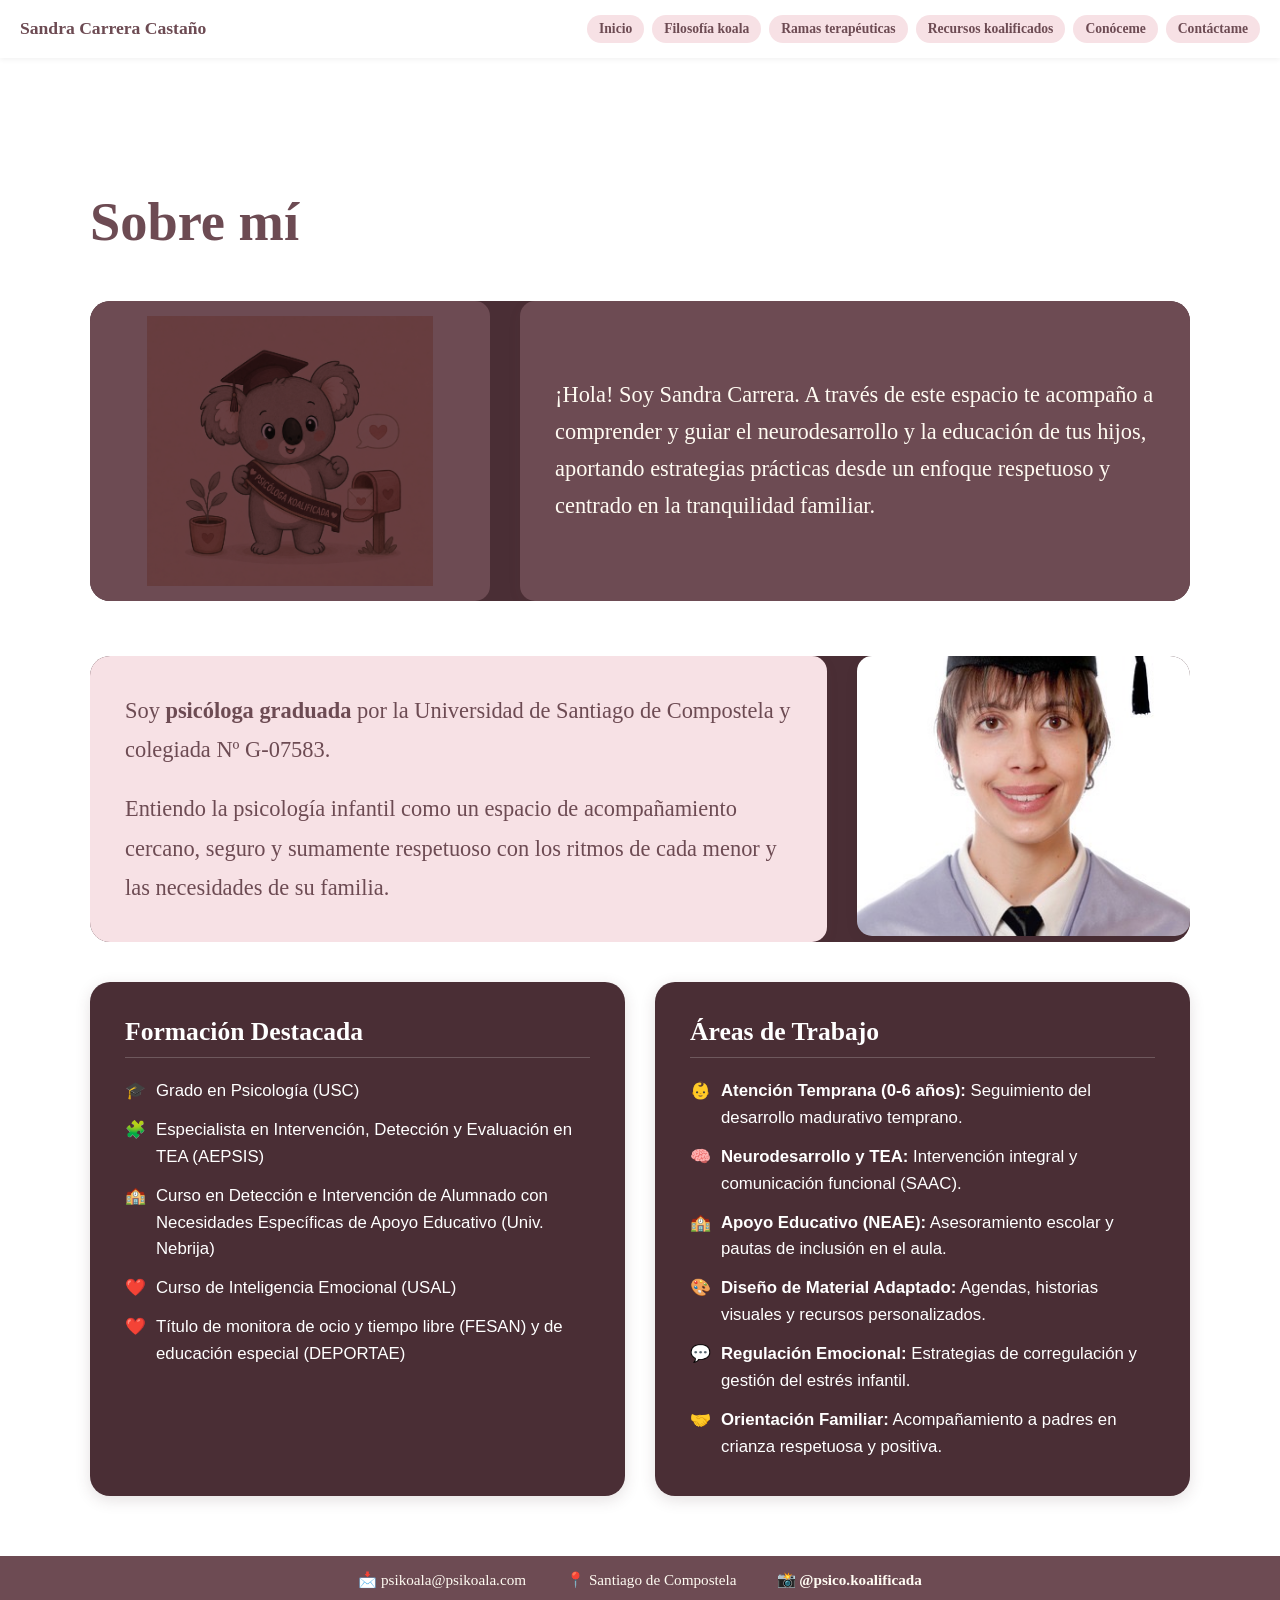
==== conoceme.html @ 3ca9caf6 "Update conoceme.html" ====
<!DOCTYPE html>
<html lang="es">
<head>
 <meta name="viewport" content="width=device-width, initial-scale=1.0">
   <meta charset="UTF-8">
    <title>Conóceme - Sandra Carrera</title>
    <link rel="stylesheet" href="style.css">
    <style>
        /* CONTENEDOR PRINCIPAL SEGURO */
        .sobre-mi-contenedor {
            max-width: 1100px; 
            margin: 140px auto 40px auto;
            padding: 0 20px;
            box-sizing: border-box;
        }

        /* FILA SUPERIOR: FLEXBOX EN DOS COLUMNAS */
        .fila-superior-flex {
            display: flex; 
            gap: 40px; 
            align-items: stretch; 
            margin-bottom: 40px; 
            flex-wrap: wrap;
        }

        /* COLUMNA FOTO DE SANDRA */
        .contenedor-foto-reducida {
            flex: 0.8; 
            min-width: 250px; 
            display: flex; 
            justify-content: center; 
            align-items: center;
        }

        .foto-perfil-sobremi {
            width: 100%; 
            max-width: 260px; 
            height: auto; 
            border-radius: 24px; 
            object-fit: cover;
            box-shadow: 0 8px 25px rgba(74, 46, 53, 0.1);
        }

        /* COLUMNA TARJETA SIDEBAR GRANATE */
        .tarjeta-sidebar {
            flex: 2; 
            min-width: 320px; 
            background-color: #4A2E35; 
            color: #ffffff; 
            padding: 35px; 
            border-radius: 24px; 
            box-shadow: 0 8px 25px rgba(74, 46, 53, 0.1);
            box-sizing: border-box;
        }
        .tarjeta-sidebar h3 {
            color: #F7E1E5; 
            font-size: 1.5rem; 
            margin-top: 0; 
            margin-bottom: 20px; 
            font-family: Georgia, serif;
            border-bottom: 1px solid rgba(247, 225, 229, 0.2);
            padding-bottom: 8px;
        }
        .tarjeta-sidebar ul {
            list-style: none;
            padding: 0;
            margin: 0;
        }
        .tarjeta-sidebar ul li {
            margin-bottom: 12px;
            line-height: 1.6;
            font-size: 1.05rem;
            color: #ffffff;
            display: flex;
            align-items: flex-start;
            gap: 10px;
        }

        /* FILA INFERIOR: TEXTO DE PRESENTACIÓN BLOCKE COMPLETO */
        .texto-presentacion {
            width: 100%; 
            text-align: left; 
            margin-top: 20px;
            box-sizing: border-box;
        }
        .texto-presentacion p {
            font-size: 1.15rem; 
            line-height: 1.7; 
            color: #4b4b4b; 
            margin-bottom: 20px;
            text-align: justify;
        }
        .bloque-destacado {
            background-color: #F7E1E5; 
            padding: 30px; 
            border-radius: 20px; 
            margin-bottom: 40px; 
            border-left: 6px solid #4A2E35;
        }
        .bloque-destacado p {
            font-size: 1.25rem; 
            font-style: italic; 
            color: #4A2E35; 
            margin: 0; 
            line-height: 1.6;
            text-align: left;
        }
        .texto-presentacion h2 {
            color: #4A2E35; 
            font-size: 2.1rem; 
            font-family: Georgia, serif; 
            margin: 40px 0 20px 0;
        }
    </style>
</head>
<body>

    <!-- MENÚ DE NAVEGACIÓN CORPORATIVA ADAPTADO A MÓVILES -->
    <nav class="nav-principal" style="display: flex; flex-wrap: wrap; justify-content: space-between; align-items: center; padding: 15px 20px; background-color: #ffffff; box-shadow: 0 2px 5px rgba(0,0,0,0.05); gap: 15px;">
        
        <!-- Nombre/Logo a la izquierda -->
        <a href="index.html" class="nav-logo" style="text-decoration: none; color: #6d4b53; font-family: Georgia, serif; font-weight: 700; font-size: 1.1rem;">
            <span style="white-space: nowrap;">Sandra Carrera Castaño</span>
        </a>
        
        <!-- Lista de botones que ahora se alinean al centro si caen de línea -->
        <ul class="nav-links" style="display: flex; flex-wrap: wrap; gap: 8px; justify-content: center; align-items: center; list-style: none; margin: 0; padding: 0;">
            <li><a href="index.html" style="background-color: #F7E1E5; color: #6d4b53; font-family: Georgia, serif; padding: 6px 12px; border-radius: 20px; text-decoration: none; display: inline-block; font-weight: 600; font-size: 0.85rem;">Inicio</a></li>
            <li><a href="filosofia.html" style="background-color: #F7E1E5; color: #6d4b53; font-family: Georgia, serif; padding: 6px 12px; border-radius: 20px; text-decoration: none; display: inline-block; font-weight: 600; font-size: 0.85rem;">Filosofía koala</a></li>
            <li><a href="terapia.html" style="background-color: #F7E1E5; color: #6d4b53; font-family: Georgia, serif; padding: 6px 12px; border-radius: 20px; text-decoration: none; display: inline-block; font-weight: 600; font-size: 0.85rem;">Ramas terapéuticas</a></li>
            <li><a href="recursos.html" style="background-color: #F7E1E5; color: #6d4b53; font-family: Georgia, serif; padding: 6px 12px; border-radius: 20px; text-decoration: none; display: inline-block; font-weight: 600; font-size: 0.85rem;">Recursos koalificados</a></li>
            <li><a href="conoceme.html" style="background-color: #F7E1E5; color: #6d4b53; font-family: Georgia, serif; padding: 6px 12px; border-radius: 20px; text-decoration: none; display: inline-block; font-weight: 600; font-size: 0.85rem;">Conóceme</a></li>
            <li><a href="contacto.html" style="background-color: #F7E1E5; color: #6d4b53; font-family: Georgia, serif; padding: 6px 12px; border-radius: 20px; text-decoration: none; display: inline-block; font-weight: 600; font-size: 0.85rem;">Contáctame</a></li>
        </ul>
    </nav>
</div>

 
<!-- CUERPO PRINCIPAL DE LA PÁGINA (SOBRE MÍ) -->
<main class="conoceme-contenedor-pagina" style="max-width: 1200px !important; margin: 0 auto !important; padding: 130px 20px 0 20px !important; box-sizing: border-box !important; display: block !important;">

  <!-- CONTENEDOR PRINCIPAL -->
  <div style="display: flex !important; flex-direction: column !important; gap: 20px !important; margin: 0 auto 40px auto !important; max-width: 1100px !important; width: 100% !important; box-sizing: border-box !important;">

    <!-- TÍTULO PRINCIPAL -->
    <h1 style="color: #6d4b53 !important; font-family: Georgia, 'Times New Roman', serif !important; font-size: 3.4rem !important; font-weight: 700 !important; margin: 0 0 25px 0 !important; line-height: 1.25 !important; text-transform: lowercase !important;">
        <span style="text-transform: capitalize !important;">Sobre</span> mí
    </h1>

    <!-- 1. SECCIÓN: PRESENTACIÓN (Koala a la izquierda, tarjeta rosa oscuro a la derecha) -->
    <div class="tarjeta-recurso" style="display: flex !important; flex-direction: row !important; gap: 30px !important; align-items: stretch !important; width: 100% !important; box-sizing: border-box !important; margin-bottom: 35px !important;">
        
        <!-- A. IMAGEN KOALA (A LA IZQUIERDA) -->
        <div style="flex: 1 !important; max-width: 400px !important; display: flex !important; background-color: #6d4b53 !important; border-radius: 15px !important; padding: 15px !important; box-sizing: border-box !important; justify-content: center !important; align-items: center !important;">
            <img src="img/conoceme-koala.png.PNG" alt="Conóceme Koala" style="width: 100% !important; height: auto !important; max-height: 100% !important; display: block !important; mix-blend-mode: multiply !important; object-fit: contain !important;">
        </div>

        <!-- B. TARJETA DE TEXTO ROSA OSCURO / LETRA CLARA (A LA DERECHA) -->
        <div class="tarjeta-presentacion-oscura" style="flex: 1.5 !important; background-color: #6d4b53 !important; padding: 35px !important; border-radius: 15px !important; box-shadow: 0 4px 15px rgba(109, 75, 83, 0.05) !important; box-sizing: border-box !important; display: flex !important; flex-direction: column !important; justify-content: center !important;">
            <p style="margin: 0 !important; color: #FFFBF2 !important; font-family: Georgia, 'Times New Roman', serif !important; font-size: 1.4rem !important; line-height: 1.65 !important;">
                ¡Hola! Soy Sandra Carrera. A través de este espacio te acompaño a comprender y guiar el neurodesarrollo y la educación de tus hijos, aportando estrategias prácticas desde un enfoque respetuoso y centrado en la tranquilidad familiar.
            </p>
        </div>

    </div>

    <!-- 2. SECCIÓN: BIOGRAFÍA (Texto a la izquierda con fondo actual, chica a la derecha) -->
    <div class="tarjeta-recurso" style="display: flex !important; flex-direction: row !important; gap: 30px !important; align-items: stretch !important; width: 100% !important; box-sizing: border-box !important;">
        
        <!-- D. TARJETA DE TEXTO CON SU FONDO ACTUAL (A LA IZQUIERDA) -->
        <div class="tarjeta-clara-texto" style="flex: 2 !important; background-color: #F7E1E5 !important; padding: 35px !important; border-radius: 15px !important; box-shadow: 0 4px 15px rgba(109, 75, 83, 0.05) !important; box-sizing: border-box !important; display: flex !important; flex-direction: column !important; justify-content: center !important;">
            <p style="margin: 0 0 20px 0 !important; color: #6d4b53 !important; font-size: 1.4rem !important; line-height: 1.75 !important; font-family: Georgia, serif !important;">
                Soy <strong style="color: #6d4b53 !important;">psicóloga graduada</strong> por la Universidad de Santiago de Compostela y colegiada Nº G-07583.
            </p>
            <p style="margin: 0 !important; color: #6d4b53 !important; font-size: 1.4rem !important; line-height: 1.75 !important; font-family: Georgia, serif !important;">
                Entiendo la psicología infantil como un espacio de acompañamiento cercano, seguro y sumamente respetuoso con los ritmos de cada menor y las necesidades de su familia.
            </p>
        </div>

        <!-- C. IMAGEN DE SANDRA (A LA DERECHA) -->
        <div style="flex: 1 !important; max-width: 400px !important; display: flex !important;">
            <img src="img/imagensandra.png" alt="Sandra Carrera - Psicóloga Infantil" style="width: 100% !important; height: 100% !important; border-radius: 15px !important; box-shadow: 0 4px 15px rgba(0,0,0,0.05) !important; object-fit: cover !important; display: block !important;">
        </div>

    </div>

  </div>
</main>


<!-- LÍNEA 2: COMPETENCIAS EN PARALELO (Mantienen su fondo oscuro para generar contraste) -->
<div class="fila-bloques-competencias" style="display: flex !important; gap: 30px !important; flex-wrap: wrap !important; align-items: stretch !important; margin: 0 auto 40px auto !important; max-width: 1100px !important; width: 100% !important; box-sizing: border-box !important;">
  
<!-- TARJETA Formación Destacada - TAMAÑO DE LETRA AUMENTADO -->
<aside class="tarjeta-sidebar" style="flex: 1 !important; min-width: 300px !important; background-color: #4A2E35 !important; padding: 35px !important; border-radius: 20px !important; box-shadow: 0 4px 15px rgba(74, 46, 53, 0.15) !important; box-sizing: border-box !important;">
    <h3 style="color: #ffffff !important; font-family: Georgia, serif !important; font-size: 1.6rem !important; margin-top: 0 !important; margin-bottom: 20px !important; border-bottom: 1px solid rgba(255,255,255,0.2) !important; padding-bottom: 10px !important;">Formación Destacada</h3>
    <ul style="margin: 0 !important; padding: 0 !important; list-style: none !important; font-family: sans-serif !important; color: #ffffff !important; line-height: 1.8 !important; font-size: 1.15rem !important;">
        <li style="margin-bottom: 12px !important; display: flex !important; gap: 10px !important; align-items: flex-start !important;"><span>🎓</span> <span>Grado en Psicología (USC)</span></li>
        <li style="margin-bottom: 12px !important; display: flex !important; gap: 10px !important; align-items: flex-start !important;"><span>🧩</span> <span>Especialista en Intervención, Detección y Evaluación en TEA (AEPSIS)</span></li>
        <li style="margin-bottom: 12px !important; display: flex !important; gap: 10px !important; align-items: flex-start !important;"><span>🏫</span> <span>Curso en Detección e Intervención de Alumnado con Necesidades Específicas de Apoyo Educativo (Univ. Nebrija)</span></li>
        <li style="margin-bottom: 12px !important; display: flex !important; gap: 10px !important; align-items: flex-start !important;"><span>❤️</span> <span>Curso de Inteligencia Emocional (USAL)</span></li>
        <li style="margin-bottom: 0 !important; display: flex !important; gap: 10px !important; align-items: flex-start !important;"><span>❤️</span> <span>Título de monitora de ocio y tiempo libre (FESAN) y de educación especial (DEPORTAE)</span></li>
    </ul>
</aside>

<!-- TARJETA Áreas de Trabajo - ENRIQUECIDA -->
<aside class="tarjeta-sidebar" style="flex: 1 !important; min-width: 300px !important; background-color: #4A2E35 !important; padding: 35px !important; border-radius: 20px !important; box-shadow: 0 4px 15px rgba(74, 46, 53, 0.15) !important; box-sizing: border-box !important;">
    <h3 style="color: #ffffff !important; font-family: Georgia, serif !important; font-size: 1.6rem !important; margin-top: 0 !important; margin-bottom: 20px !important; border-bottom: 1px solid rgba(255,255,255,0.2) !important; padding-bottom: 10px !important;">Áreas de Trabajo</h3>
    <ul style="margin: 0 !important; padding: 0 !important; list-style: none !important; font-family: sans-serif !important; color: #ffffff !important; line-height: 1.8 !important; font-size: 1.05rem !important;">
        <li style="margin-bottom: 12px !important; display: flex !important; gap: 10px !important; align-items: flex-start !important;"><span>👶</span> <span><strong>Atención Temprana (0-6 años):</strong> Seguimiento del desarrollo madurativo temprano.</span></li>
        <li style="margin-bottom: 12px !important; display: flex !important; gap: 10px !important; align-items: flex-start !important;"><span>🧠</span> <span><strong>Neurodesarrollo y TEA:</strong> Intervención integral y comunicación funcional (SAAC).</span></li>
        <li style="margin-bottom: 12px !important; display: flex !important; gap: 10px !important; align-items: flex-start !important;"><span>🏫</span> <span><strong>Apoyo Educativo (NEAE):</strong> Asesoramiento escolar y pautas de inclusión en el aula.</span></li>
        <li style="margin-bottom: 12px !important; display: flex !important; gap: 10px !important; align-items: flex-start !important;"><span>🎨</span> <span><strong>Diseño de Material Adaptado:</strong> Agendas, historias visuales y recursos personalizados.</span></li>
        <li style="margin-bottom: 12px !important; display: flex !important; gap: 10px !important; align-items: flex-start !important;"><span>💬</span> <span><strong>Regulación Emocional:</strong> Estrategias de corregulación y gestión del estrés infantil.</span></li>
        <li style="margin-bottom: 0 !important; display: flex !important; gap: 10px !important; align-items: flex-start !important;"><span>🤝</span> <span><strong>Orientación Familiar:</strong> Acompañamiento a padres en crianza respetuosa y positiva.</span></li>
    </ul>
</aside>
</div>

 
<!-- PIE DE PÁGINA FINAL HORIZONTAL EMPOJADO ABAJO DEL TODO -->
<footer class="pie-contacto-final" style="background-color: #6D4B53 !important; padding: 15px 0 !important; margin-top: 60px !important; width: 100vw !important; position: relative !important; left: 50% !important; right: 50% !important; margin-left: -50vw !important; margin-right: -50vw !important; box-sizing: border-box !important;">
    <div class="pie-contenedor" style="max-width: 1100px !important; margin: 0 auto !important; padding: 0 20px !important; box-sizing: border-box !important;">
        
        <ul class="contacto-final-lista" style="list-style: none !important; padding: 0 !important; margin: 0 !important; display: flex !important; flex-direction: row !important; justify-content: center !important; align-items: center !important; gap: 40px !important;">
            <li>
                <a href="mailto:psikoala@psikoala.com" style="text-decoration: none !important; color: #FFFBF2 !important; font-family: Georgia, serif !important; font-size: 0.95rem !important;">
                    📩 psikoala@psikoala.com
                </a>
            </li>
            <li style="display: inline-block !important; color: #FFFBF2 !important; font-family: Georgia, serif !important; font-size: 0.95rem !important; margin: 0 !important;">
                📍 Santiago de Compostela
            </li>
            <li>
                <a href="https://instagram.com" target="_blank" rel="noopener noreferrer" style="text-decoration: none !important; color: #FFFBF2 !important; font-family: Georgia, serif !important; font-size: 0.95rem !important; font-weight: 600 !important;">
                    📸 @psico.koalificada
                </a>
            </li>
        </ul>
    </div>
</footer>


</body>
</html>


</body>
</html>
---- style.css ----
/* ==========================================================================
   1. VARIABLES CORPORATIVAS (PALETA PASTEL UNIFICADA)
   ========================================================================== */
:root {
    --ff-display: 'Georgia', 'Playfair Display', serif, sans-serif;
    --bark: #6D4B53;                 /* Granate oscuro corporativo oficial */
    --cream: #FFFBF2;                /* Crema claro suave de contraste oficial */
    --white: #ffffff;                /* Blanco puro */
    --blush: #F7E1E5;                /* Rosa pastel de los botones del menú */
    --rose: #A36D77;                 /* Rosa viejo de las tarjetas del inicio */
    --muted: #8a636c;                /* Texto secundario apagado */
    --text: #332221;                 /* Texto principal oscuro */
    --radius-md: 20px;
    --radius-lg: 30px;
    --shadow: 0 10px 30px rgba(109, 75, 83, 0.08);
    
    /* Colores unificados para tarjetas de recursos y valores */
    --bg-dark-resource: #4A2E35;     /* Fondo ciruela oscuro */
    --text-light-resource: #FFFBF2;  /* Letras crema claro */
    --text-muted-resource: #e5dadc;  /* Texto secundario claro */
}

/* ==========================================================================
   2. REGLAS DE SOPORTE GENERAL (ORDENADOR Y MÓVIL)
   ========================================================================== */
* {
    box-sizing: border-box; /* Previene desbordamientos horizontales */
}

body {
    margin: 0;
    padding: 0;
    width: 100%;
    overflow-x: hidden;
    font-family: 'Segoe UI', Roboto, Helvetica, Arial, sans-serif;
    color: var(--text);
    background-color: var(--white);
}

section { 
    padding: 4rem 2rem; 
}

.section-inner { 
    max-width: 1100px; 
    margin: 0 auto; 
    padding: 0 20px;
    box-sizing: border-box;
}

/* Hace que todas las imágenes y vídeos sean responsivos por defecto */
img, video, iframe {
    max-width: 100%;
    height: auto;
    display: block;
}
/* ==========================================================================
   3. MENÚ DE NAVEGACIÓN COMPACTO Y FIJO (VISTA ORDENADOR)
   ========================================================================== */
.nav-principal {
    display: flex;
    justify-content: space-between;
    align-items: center;
    padding: 15px 40px;
    background-color: var(--white);
    position: sticky; /* Cambiado a sticky para que no pise el contenido superior */
    top: 0;
    left: 0;
    width: 100%;
    z-index: 1000;
    box-shadow: 0 2px 15px rgba(109, 75, 83, 0.05);
}

.nav-logo {
    font-family: var(--ff-display);
    color: var(--bark);
    font-size: 1.2rem;
    font-weight: 700;
    text-decoration: none;
    line-height: 1.2;
}

.nav-links {
    display: flex;
    list-style: none;
    gap: 12px; /* Espaciado ajustado para tus botones en óvalo */
    margin: 0;
    padding: 0;
    align-items: center;
}

.nav-links li {
    margin: 0;
    padding: 0;
}

.nav-links a {
    text-decoration: none;
    background-color: var(--blush); /* Fondo rosa pastel oficial */
    color: var(--bark);             /* Letra granate oficial */
    font-family: var(--ff-display); /* Tipografía Georgia unificada */
    padding: 8px 16px;
    border-radius: 20px;            /* Bordes redondeados perfectos */
    display: inline-block;
    font-weight: 600;
    font-size: 0.95rem;
    transition: background-color 0.2s ease, color 0.2s ease;
}

/* Efecto visual cuando pasas el ratón por encima de las pestañas */
.nav-links a:hover {
    background-color: var(--bark);
    color: var(--cream);
}

/* Clase de soporte para destacar un botón si lo necesitas en el futuro */
.boton-nav {
    background-color: var(--bark) !important;
    color: var(--cream) !important;
    padding: 8px 16px;
    border-radius: 20px;
}

.nav-links a.btn-contacto,
.nav-links a[href="contacto.html"] {
    font-weight: 700; /* Le da un ligero realce a la pestaña de contacto */
}
/* ==========================================================================
   4. HERO / CABECERA PRINCIPAL (VISTA ORDENADOR REORGANIZADA)
   ========================================================================== */
.hero-seccion {
    width: 100%;
    max-width: 1100px;
    margin: 0 auto;
    padding: 30px 20px 60px 20px;
    box-sizing: border-box;
}

/* Contenedor flexible vertical continuo para título -> koala -> tarjetas */
.hero-dos-columnas {
    display: flex;
    flex-direction: column;
    width: 100%;
    box-sizing: border-box;
}

.cabecera-titulo {
    width: 100%;
    text-align: center;
    margin-bottom: 30px;
    box-sizing: border-box;
}

.cabecera-titulo h1 {
    margin: 0;
    font-size: clamp(2.2rem, 4vw, 2.8rem);
    font-family: var(--ff-display);
    color: var(--bark); /* Granate corporativo unificado */
    line-height: 1.25;
    font-weight: 700;
}

/* Columna adaptada para centrar la ilustración del koala */
.columna-derecha-imagen {
    width: 100%;
    display: flex;
    align-items: center;
    justify-content: center;
    margin-bottom: 35px;
    box-sizing: border-box;
}

.imagen-sandra-koala-nueva {
    max-width: 100%;
    max-height: 320px;
    width: auto;
    object-fit: contain; /* Garantiza que el dibujo no se recorte de forma fea */
    display: block;
}

/* Contenedor de las dos tarjetas de texto inferiores */
.sub-tarjetas-container {
    display: flex;
    flex-direction: column;
    gap: 15px;
    width: 100%;
    box-sizing: border-box;
}

/* Estilo unificado para tus dos tarjetas de inicio */
.tarjeta-redondeada-cabecera {
    background-color: var(--rose) !important; /* Rosa viejo corporativo */
    padding: 20px 25px;
    border-radius: 12px;
    width: 100%;
    box-sizing: border-box;
    box-shadow: 0 4px 10px rgba(109, 75, 83, 0.05);
}

.tarjeta-redondeada-cabecera p {
    color: var(--cream) !important; /* Letras crema de alto contraste unificadas */
    font-family: var(--ff-display);
    font-size: 1.1rem;
    margin: 0;
    line-height: 1.5;
    font-weight: 400;
    text-align: left;
}
/* ==========================================================================
   5. SECCIÓN MIS VALORES (GRANATE OSCURO Y LETRA CREMA UNIFICADO)
   ========================================================================== */
#mis-valores { 
    background: var(--white); 
}

.seccion-valores-cabecera { 
    text-align: left; /* Alineado a la izquierda según tu HTML definitivo */
    margin-bottom: 40px; 
}

.valores-titulo { 
    font-family: var(--ff-display); 
    font-size: 2.6rem; 
    color: var(--bark); 
    font-weight: 700; 
    margin: 0;
    line-height: 1.25;
}

.linea-decorativa { 
    width: 60px; 
    height: 3px; 
    background-color: var(--bark); 
    margin: 15px 0 0 0; 
    border-radius: 2px; 
}

/* Cuadrícula de simetría forzada: 2 arriba y 2 abajo en pantallas grandes */
.values-list { 
    display: grid;
    grid-template-columns: repeat(auto-fit, minmax(48%, 1fr));
    gap: 30px; 
    width: 100%; 
    box-sizing: border-box;
}

.value-item, #mis-valores .card-valor, #mis-valores .card, .section-valores .card-valor, .valores-grid .card, .card-valor { 
    background-color: var(--bg-dark-resource) !important; /* Forzado a tu granate oficial */
    border: none !important;
    border-radius: 20px; 
    padding: 35px; 
    box-shadow: 0 6px 18px rgba(109, 75, 83, 0.08); 
    transition: transform 0.3s ease, box-shadow 0.3s ease; 
    display: flex; 
    flex-direction: column; 
    justify-content: space-between;
    box-sizing: border-box;
}

.value-item:hover { 
    transform: translateY(-4px); 
    box-shadow: 0 12px 36px rgba(109, 75, 83, 0.15); 
}

.value-icon { 
    font-size: 2.5rem; 
    margin-bottom: 15px; 
}

.value-name { 
    font-family: var(--ff-display) !important; 
    font-size: 1.5rem; 
    font-weight: 800; 
    color: var(--text-light-resource) !important; /* Letras crema claro */
    margin-top: 0;
    margin-bottom: 12px; 
}

.value-desc { 
    font-size: 1.1rem; 
    color: var(--text-light-resource) !important; 
    line-height: 1.6; 
    margin: 0;
    opacity: 0.95;
}

/* ==========================================================================
   6. SECCIÓN CÓMO TRABAJO Y TARJETAS ESTÁTICAS CONTINUAS
   ========================================================================== */
.como-trabajo-contenedor-seccion { 
    background: var(--cream);
    padding: 60px 0;
    width: 100%;
}

.como-trabajo-cabecera {
    text-align: center;
    margin-bottom: 4rem;
    width: 100%;
}

.como-trabajo-cabecera h2 {
    font-family: var(--ff-display) !important;
    font-size: clamp(2.4rem, 4vw, 3.2rem) !important;
    font-weight: 700 !important;
    color: var(--bark);
    margin: 0;
    padding-bottom: 15px;
    position: relative;
    display: inline-block;
}

.como-trabajo-cabecera h2::after {
    content: "";
    position: absolute;
    bottom: 0;
    left: 50%;
    transform: translateX(-50%);
    width: 60px;
    height: 3px;
    background-color: var(--rose);
    border-radius: 2px;
}

.tarjetas-grid-contenedor, .tarjetas-giratorias-contenedor {
    display: flex !important;
    flex-direction: row !important;
    justify-content: center;
    align-items: stretch; /* Mantiene alturas idénticas de tarjetas en PC */
    gap: 30px; 
    width: 100%;
    max-width: 1100px;
    margin: 0 auto;
    padding: 0 20px;
    flex-wrap: wrap; 
    box-sizing: border-box;
}

.tarjeta-giratoria, .card-trabajo-estatica { 
    flex: 1 1 320px !important; 
    max-width: 100%;
    background-color: var(--blush); /* Fondo rosa suave */
    border-radius: 20px; 
    box-shadow: var(--shadow);
    padding: 35px 24px; 
    box-sizing: border-box;
    display: flex;
    flex-direction: column;
    justify-content: space-between;
}

.contenido-frontal { 
    display: flex; 
    flex-direction: column; 
    height: 100%; 
    gap: 20px;
    justify-content: space-between;
}

.bloque-texto-frontal { 
    text-align: center; 
}

.tarjeta-frontal h3 { 
    font-family: var(--ff-display); 
    color: var(--bark); 
    font-size: 1.6rem; 
    font-weight: 700; 
    margin: 0 0 10px 0; 
}

.subtitulo-frontal { 
    color: var(--text); 
    font-size: 1rem; 
    line-height: 1.5; 
    margin: 0; 
    opacity: 0.9;
}

.bloque-imagen-frontal { 
    display: flex; 
    align-items: center; 
    justify-content: center; 
    overflow: hidden; 
    width: 100%;
}

.imagen-frontal-tarjeta { 
    width: 100%; 
    height: auto; 
    max-height: 220px; 
    object-fit: contain; 
    display: block;
}
/* ==========================================================================
   7. TARJETAS DE RECURSOS AMPLIAS (FONDOS OSCUROS DE ALTO CONTRASTE)
   ========================================================================== */
.tarjeta-recurso-amplia {
    max-width: 1000px; 
    margin: 0 auto 50px auto; 
    display: flex;
    flex-direction: row; 
    align-items: stretch; 
    gap: 30px; 
    width: 100%;
    background-color: transparent !important;
}

.tarjeta-recurso-amplia .contenedor-imagen-amplia {
    flex: 1; 
    display: flex;
    justify-content: center;
    align-items: center;
}

.tarjeta-recurso-amplia .contenedor-imagen-amplia img {
    width: 100%;
    height: 100%;
    object-fit: cover;
    border-radius: 16px;
}

.bloque-texto-difuminado {
    flex: 1;
    background-color: var(--bg-dark-resource) !important; /* Fondo granate oscuro */
    border-radius: 16px;
    padding: 30px 40px;
    box-shadow: 0 6px 20px rgba(52, 29, 34, 0.15);
    display: flex;
    flex-direction: column;
    justify-content: center;
}

.titulo-recurso-individual {
    color: var(--text-light-resource) !important; /* Letras crema claras */
    font-size: 2.2rem;
    font-weight: bold;
    margin-bottom: 20px;
    text-align: left;
}

.bloque-texto-difuminado p {
    color: var(--text-muted-resource) !important;
    font-size: 1.15rem;
    line-height: 1.7;
    margin: 0;
    text-align: left;
}

.imagen-cabecera-ramas {
    width: 140px;
    height: auto;
    object-fit: contain;
    vertical-align: middle;
    margin-left: 15px;
}

/* ==========================================================================
   8. ESTILOS GENERALES DE RECURSOS CUATRO BLOQUES (INFOGRAFÍAS PRINCIPALES)
   ========================================================================== */
.contenedor-articulos {
    max-width: 1100px;
    margin: 0 auto;
    padding: 20px;
    box-sizing: border-box;
    background: transparent !important;
}

.recurso-bloque {
    margin-bottom: 50px;
    display: flex;
    flex-direction: column;
    gap: 20px;
    background: none !important;
    border: none !important;
    padding: 0 !important;
}

.titulo-recurso {
    color: var(--bark);
    font-family: var(--ff-display);
    激font-size: 2.2rem;
    font-weight: 700;
    text-align: center;
    margin: 0;
}

/* Forzamos altura fija simétrica en pantallas de PC para unificar tamaños */
.tarjeta-recurso {
    display: flex !important;
    gap: 0 !important; /* Mantiene la unión perfecta entre texto e imagen */
    background-color: var(--bg-dark-resource) !important;
    border-radius: 20px !important;
    overflow: hidden !important;
    height: 380px !important; /* Altura idéntica unificada solicitada */
    width: 100%;
    box-sizing: border-box !important;
}

.contenedor-imagen {
    flex: 1 !important;
    height: 100% !important;
    display: flex !important;
    justify-content: center;
    align-items: center;
}

.contenedor-imagen img {
    width: 100% !important;
    height: 100% !important;
    object-fit: cover !important; /* Evita que las imágenes se deformen al estirarse */
    display: block !important;
}

.tarjeta-texto {
    flex: 1 !important;
    background-color: var(--bg-dark-resource) !important; /* Color granate corporativo */
    color: var(--text-light-resource) !important;        /* Letras crema unificadas */
    padding: 30px !important;
    display: flex !important;
    flex-direction: column !important;
    justify-content: center !important;
    box-sizing: border-box !important;
    overflow-y: auto !important; /* Añade soporte por si un texto es muy largo */
}

.subtitulo-recurso {
    font-size: 1.25rem;
    font-weight: 700;
    margin-top: 0;
    margin-bottom: 10px;
    color: var(--text-light-resource) !important;
    font-family: var(--ff-display);
}

.descripcion-recurso {
    margin-bottom: 20px;
    line-height: 1.6;
    color: var(--text-muted-resource) !important;
}

.lista-recurso {
    list-style: none;
    padding-left: 0;
    margin: 0;
    display: flex;
    flex-direction: column;
    gap: 12px;
    line-height: 1.5;
    color: var(--text-light-resource) !important;
}

.lista-recurso strong {
    color: var(--white) !important; /* Blanco puro para destacar términos clave */
}
/* ==========================================================================
   9. CONFIGURACIÓN DE IMÁGENES DE LA WEB (RESTAURADA)
   ========================================================================== */
.card-trabajo img,
.trabajo-grid img,
#como-trabajo img,
.contenedor-imagen img,
.recursos-container img,
.seccion-recursos img,
.bloque-izquierdo-visual img,
.tarjeta-horizontal img,
.contenedor-imagen-amplia img,
.imagen-sandra-koala-nueva {
    background-color: transparent !important;
    border-radius: 16px !important;
    box-shadow: none !important;
    border: none !important;
}


/* ==========================================================================
   10. PIE DE PÁGINA CORPORATIVO
   ========================================================================== */
.pie-contacto-final {
    width: 100% !important;
    background-color: var(--bark) !important; /* Granate oficial corporativo */
    padding: 15px 0 !important;
    margin-top: 60px !important; /* Margen fijo unificado para despegarlo */
    box-sizing: border-box !important;
}

.pie-contenedor {
    max-width: 1100px !important;
    margin: 0 auto !important;
    padding: 0 20px !important;
    box-sizing: border-box !important;
}

.contacto-final-lista {
    display: flex !important;
    flex-direction: row !important;
    justify-content: center !important;
    align-items: center !important;
    gap: 40px !important;
    list-style: none !important;
    margin: 0 !important;
    padding: 0 !important;
}

footer, footer p, footer a, .footer, .footer p, .footer a, .pie-contacto-final, .contacto-final-lista a, .contacto-final-lista span {
    color: var(--cream) !important; /* Tono crema claro oficial y legible */
    text-decoration: none !important;
    font-family: var(--ff-display) !important;
    font-size: 0.95rem !important;
    font-weight: 500 !important;
}

/* ==========================================================================
   11. CONSULTA DE MEDIOS (MEDIA QUERY DEFINITIVA RESPONSIVA < 768PX)
   ========================================================================== */
@media screen and (max-width: 768px) {
    /* Prevenir desbordamiento horizontal global en teléfonos */
    html, body {
        width: 100% !important;
        max-width: 100% !important;
        overflow-x: hidden !important;
    }
    
    body, container, main {
        padding-left: 15px !important;
        padding-right: 15px !important;
    }
    
    /* Convierte grids antiguos a una sola columna */
    .row, .flex-container, .grid-container {
        flex-direction: column !important;
        grid-template-columns: 1fr !important;
    }
    
    /* Fuentes adaptativas corregidas para evitar cortes de palabras largos */
    h1 { 
        font-size: 1.65rem !important; 
        word-wrap: break-word !important;
        text-align: center !important;
        width: 100% !important;
    }
    
    h2 { font-size: 1.5rem !important; }
    p { font-size: 1rem !important; line-height: 1.5 !important; }
    
    button, .btn, a.button {
        width: 100% !important;
        padding: 12px 20px !important;
        margin-bottom: 10px !important;
    }
    
    /* --- MENÚ DE NAVEGACIÓN MÓVIL COMPACTO --- */ 
    nav.nav-principal {
        display: flex !important;
        flex-direction: column !important;
        align-items: center !important;
        text-align: center !important;
        padding: 10px 5px !important;
        position: relative !important; /* Cambiado a relative para fluir en vertical sin pisar nada */
        width: 100% !important;
        height: auto !important;
    }
    
    nav.nav-principal .nav-logo {
        margin-bottom: 12px !important;
        font-size: 1.1rem !important;
        display: flex !important;
        flex-direction: column !important;
        align-items: center !important;
    }
    
    nav.nav-principal .nav-logo .colegiada {
        font-size: 0.85em !important;
        margin-top: 3px;
    }
    
    nav.nav-principal ul.nav-links {
        display: flex !important;
        flex-direction: row !important;
        flex-wrap: wrap !important; /* Botones ordenados en filas adaptativas */
        justify-content: center !important;
        gap: 8px !important;
        width: 100% !important;
        padding: 0 !important;
        margin: 0 !important;
    }
    
    nav.nav-principal ul.nav-links li {
        display: inline-block !important;
        margin: 0 !important;
        padding: 0 !important;
    }
    
    nav.nav-principal ul.nav-links li a {
        padding: 6px 12px !important;
        font-size: 0.8rem !important;
    }

    /* --- AJUSTE DE INFOGRAFÍAS Y RECURSOS EN MÓVIL --- */
    .hero-seccion {
        padding-top: 20px !important;
    }
    
    .hero-dos-columnas {
        display: flex !important;
        flex-direction: column-reverse !important; /* El koala sube encima del título */
        gap: 20px !important;
    }
    
    .tarjeta-recurso {
        height: auto !important; /* Elimina la altura fija de 380px en el móvil */
        display: flex !important;
        flex-direction: column !important; /* Apila texto arriba e imagen abajo */
    }
    
    .tarjeta-texto {
        height: auto !important;
        overflow-y: visible !important;
        padding: 20px !important;
    }
    
    .contenedor-imagen {
        height: auto !important;
        max-height: 300px !important;
        width: 100% !important;
    }
    
    .contenedor-imagen img {
        height: auto !important;
        max-height: 300px !important;
        object-fit: contain !important;
    }
    /* --- HERO MÓVIL --- */
    .columna-derecha-imagen {
        display: flex !important;
        justify-content: center !important;
    }
    
    .imagen-sandra-koala-nueva {
        max-width: 260px !important; /* Escala perfecta para pantallas de smartphones */
        height: auto !important;
        margin: 0 auto !important;
    }
    
    h1, .hero h1, .titulo-principal {
        text-align: center !important;
        width: 100% !important;
    }
    
    /* --- CONTROL ESTRICTO DE INFOGRAFÍAS (TÍTULO -> IMAGEN -> TEXTO) --- */
    /* Invierte el flujo en móvil para los recursos 2, 3 y 4. Fuerza a la imagen a subir arriba del texto de forma simétrica */
    .recurso-bloque:nth-child(2) .tarjeta-recurso,
    .recurso-bloque:nth-child(3) .tarjeta-recurso,
    .recurso-bloque:nth-child(4) .tarjeta-recurso {
        flex-direction: column-reverse !important;
    }
    
    .titulo-recurso { 
        font-size: 1.8rem !important; 
    }
    
    /* --- SECCIÓN RECURSOS AMPLIAS MÓVIL --- */
    .tarjeta-recurso-amplia {
        flex-direction: column !important; /* Apila imagen arriba y tarjeta abajo en teléfonos */
        gap: 20px !important;
    }
    
    .tarjeta-recurso-amplia .contenedor-imagen-amplia,
    .bloque-texto-difuminado {
        width: 100% !important;
        flex: none !important;
    }
    
    .bloque-texto-difuminado { 
        padding: 25px 20px !important; 
    }
    
    .titulo-recurso-individual { 
        font-size: 1.6rem !important; 
        text-align: center !important; 
    }
    
    /* --- OTRAS SECCIONES (VALORES, CONTACTO SIMPLE Y PIE) --- */
    .valores-container, .seccion-valores, .valor-card {
        width: 100% !important;
        max-width: 100% !important;
        box-sizing: border-box !important;
        padding-left: 15px !important;
        padding-right: 15px !important;
        overflow-x: hidden !important;
    }
    
    .valores-row, .flex-valores { 
        flex-direction: column !important; 
        width: 100% !important; 
    }
    
    .cards-grid, .valores-grid, .trabajo-grid, .lista-tarjetas-horizontales {
        display: flex !important;
        flex-direction: column !important;
        align-items: center !important;
        gap: 1.5rem !important;
        width: 100% !important;
        padding: 0 !important;
    }
    
    /* Mantenemos el pie de página fluido en móviles para que quepa en el ancho */
    .contacto-final-lista {
        display: flex !important;
        flex-direction: row !important;
        flex-wrap: wrap !important;
        justify-content: center !important;
        align-items: center !important;
        gap: 15px !important;
        width: 100% !important;
        padding: 0 !important;
    }
    
    .card-valor, .card-trabajo, .card-hero, .card, .tarjeta-horizontal {
        display: flex !important;
        flex-direction: column !important;
        max-width: 100% !important;
        width: 100% !important;
        overflow: hidden !important;
    }
    
    .bloque-izquierdo-visual, .bloque-derecho-texto {
        width: 100% !important;
        min-width: 0 !important;
        max-width: 100% !important;
        padding: 25px 15px !important;
    }
    
    .bloque-izquierdo-visual img { 
        max-width: 220px !important; 
        width: 100% !important; 
        margin: 0 auto !important; 
    }
    
    .tarjeta-horizontal h2, .tarjeta-horizontal h3 { 
        word-break: break-word; 
        hyphens: auto; 
        font-size: 1.4rem !important; 
    }
    
    .tarjeta-contacto h1, .tarjeta-contacto h2, .contacto-titulo {
        font-size: 1.8rem !important;
        word-wrap: break-word !important;
        overflow-wrap: break-word !important;
        white-space: normal !important;
        display: block !important;
        width: 100% !important;
        text-align: center !important;
    }
    
    .tarjeta-contacto, .contacto-card { 
        padding: 20px 15px !important; 
        max-width: 100% !important; 
    }
    
    /* El difuminado radial con máscara se ajusta en móviles para evitar parpadeos visuales */
    .bloque-izquierdo-visual img, .tarjeta-horizontal img {
        -webkit-mask-image: none !important;
        mask-image: none !important;
    }
} /* Fin de la consulta de medios móvil */
       /* --- ARREGLO DE INFOGRAFÍAS EN MÓVIL (QUITA LA ALTURA FIJA) --- */
    .tarjeta-recurso {
        height: auto !important; 
        display: flex !important;
        flex-direction: column !important; /* Por defecto: Elemento 1 (Imagen Koala) arriba, Elemento 2 (Texto) abajo */
    }

    /* Como en la Biografía pusimos el Texto primero en el HTML, lo invertimos en móvil para que la foto de la chica suba arriba */
    .tarjeta-recurso:nth-of-type(2) {
        flex-direction: column-reverse !important;
    }

    .tarjeta-clara-texto, .tarjeta-presentacion-oscura {
        height: auto !important;
        overflow-y: visible !important; 
        padding: 25px 20px !important; /* Reduce un poco el espacio interno en móviles */
    }

    /* Aplica el control de tamaño al contenedor del Koala y a la foto de Sandra */
    .tarjeta-recurso > div[style*="max-width: 400px"] {
        height: auto !important;
        max-height: 300px !important; 
        width: 100% !important;
    }

    .tarjeta-recurso img {
        height: auto !important;
        max-height: 280px !important;
        object-fit: contain !important; /* Evita que las imágenes se deformen */
        margin: 0 auto !important;
    }
           /* Asegura que el texto de la tarjeta del Koala se mantenga claro en móvil */
    .tarjeta-presentacion-oscura p {
        color: #FFFBF2 !important;
    }

    }
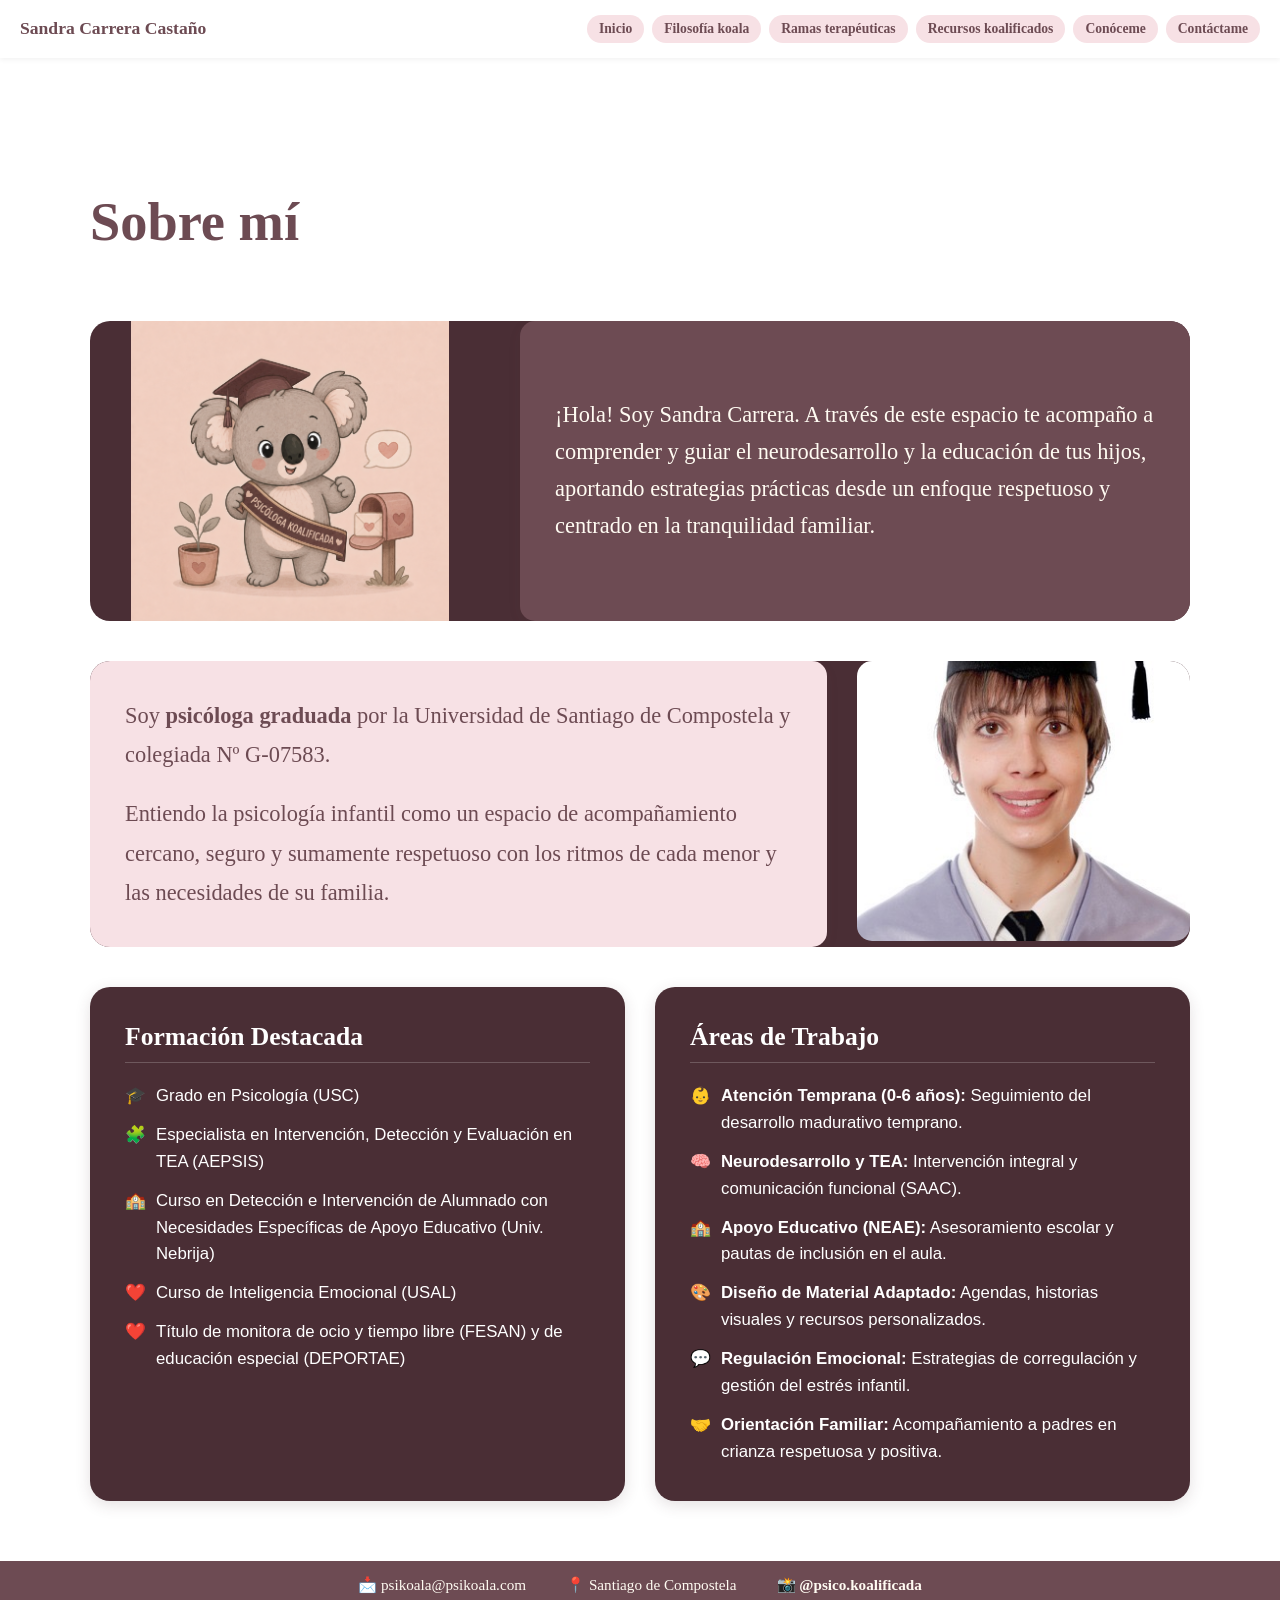
==== commit 2d38200e: "Update conoceme.html" ====
--- a/conoceme.html
+++ b/conoceme.html
@@ -140,19 +140,19 @@
 <main class="conoceme-contenedor-pagina" style="max-width: 1200px !important; margin: 0 auto !important; padding: 130px 20px 0 20px !important; box-sizing: border-box !important; display: block !important;">
 
   <!-- CONTENEDOR PRINCIPAL -->
-  <div style="display: flex !important; flex-direction: column !important; gap: 20px !important; margin: 0 auto 40px auto !important; max-width: 1100px !important; width: 100% !important; box-sizing: border-box !important;">
+  <div style="display: flex !important; flex-direction: column !important; gap: 40px !important; margin: 0 auto 40px auto !important; max-width: 1100px !important; width: 100% !important; box-sizing: border-box !important;">
 
     <!-- TÍTULO PRINCIPAL -->
     <h1 style="color: #6d4b53 !important; font-family: Georgia, 'Times New Roman', serif !important; font-size: 3.4rem !important; font-weight: 700 !important; margin: 0 0 25px 0 !important; line-height: 1.25 !important; text-transform: lowercase !important;">
         <span style="text-transform: capitalize !important;">Sobre</span> mí
     </h1>
 
-    <!-- 1. SECCIÓN: PRESENTACIÓN (Koala a la izquierda, tarjeta rosa oscuro a la derecha) -->
-    <div class="tarjeta-recurso" style="display: flex !important; flex-direction: row !important; gap: 30px !important; align-items: stretch !important; width: 100% !important; box-sizing: border-box !important; margin-bottom: 35px !important;">
-        
-        <!-- A. IMAGEN KOALA (A LA IZQUIERDA) -->
-        <div style="flex: 1 !important; max-width: 400px !important; display: flex !important; background-color: #6d4b53 !important; border-radius: 15px !important; padding: 15px !important; box-sizing: border-box !important; justify-content: center !important; align-items: center !important;">
-            <img src="img/conoceme-koala.png.PNG" alt="Conóceme Koala" style="width: 100% !important; height: auto !important; max-height: 100% !important; display: block !important; mix-blend-mode: multiply !important; object-fit: contain !important;">
+    <!-- 1. SECCIÓN: PRESENTACIÓN (Koala independiente a la izquierda, tarjeta rosa oscuro a la derecha) -->
+    <div class="tarjeta-recurso" style="display: flex !important; flex-direction: row !important; gap: 30px !important; align-items: stretch !important; width: 100% !important; box-sizing: border-box !important;">
+        
+        <!-- A. IMAGEN KOALA INDEPENDIENTE (Sin fondo unificador) -->
+        <div style="flex: 1 !important; max-width: 400px !important; display: flex !important; justify-content: center !important; align-items: center !important; box-sizing: border-box !important;">
+            <img src="img/conoceme-koala.png.PNG" alt="Conóceme Koala" style="width: 100% !important; height: auto !important; max-height: 100% !important; display: block !important; object-fit: contain !important;">
         </div>
 
         <!-- B. TARJETA DE TEXTO ROSA OSCURO / LETRA CLARA (A LA DERECHA) -->
@@ -164,7 +164,7 @@
 
     </div>
 
-    <!-- 2. SECCIÓN: BIOGRAFÍA (Texto a la izquierda con fondo actual, chica a la derecha) -->
+    <!-- 2. SECCIÓN: BIOGRAFÍA (Texto a la izquierda con fondo claro, chica independiente a la derecha) -->
     <div class="tarjeta-recurso" style="display: flex !important; flex-direction: row !important; gap: 30px !important; align-items: stretch !important; width: 100% !important; box-sizing: border-box !important;">
         
         <!-- D. TARJETA DE TEXTO CON SU FONDO ACTUAL (A LA IZQUIERDA) -->
@@ -177,9 +177,9 @@
             </p>
         </div>
 
-        <!-- C. IMAGEN DE SANDRA (A LA DERECHA) -->
+        <!-- C. IMAGEN DE SANDRA INDEPENDIENTE (Sin bordes ni fondos raros que la unan) -->
         <div style="flex: 1 !important; max-width: 400px !important; display: flex !important;">
-            <img src="img/imagensandra.png" alt="Sandra Carrera - Psicóloga Infantil" style="width: 100% !important; height: 100% !important; border-radius: 15px !important; box-shadow: 0 4px 15px rgba(0,0,0,0.05) !important; object-fit: cover !important; display: block !important;">
+            <img src="img/imagensandra.png" alt="Sandra Carrera - Psicóloga Infantil" style="width: 100% !important; height: 100% !important; border-radius: 15px !important; object-fit: cover !important; display: block !important;">
         </div>
 
     </div>
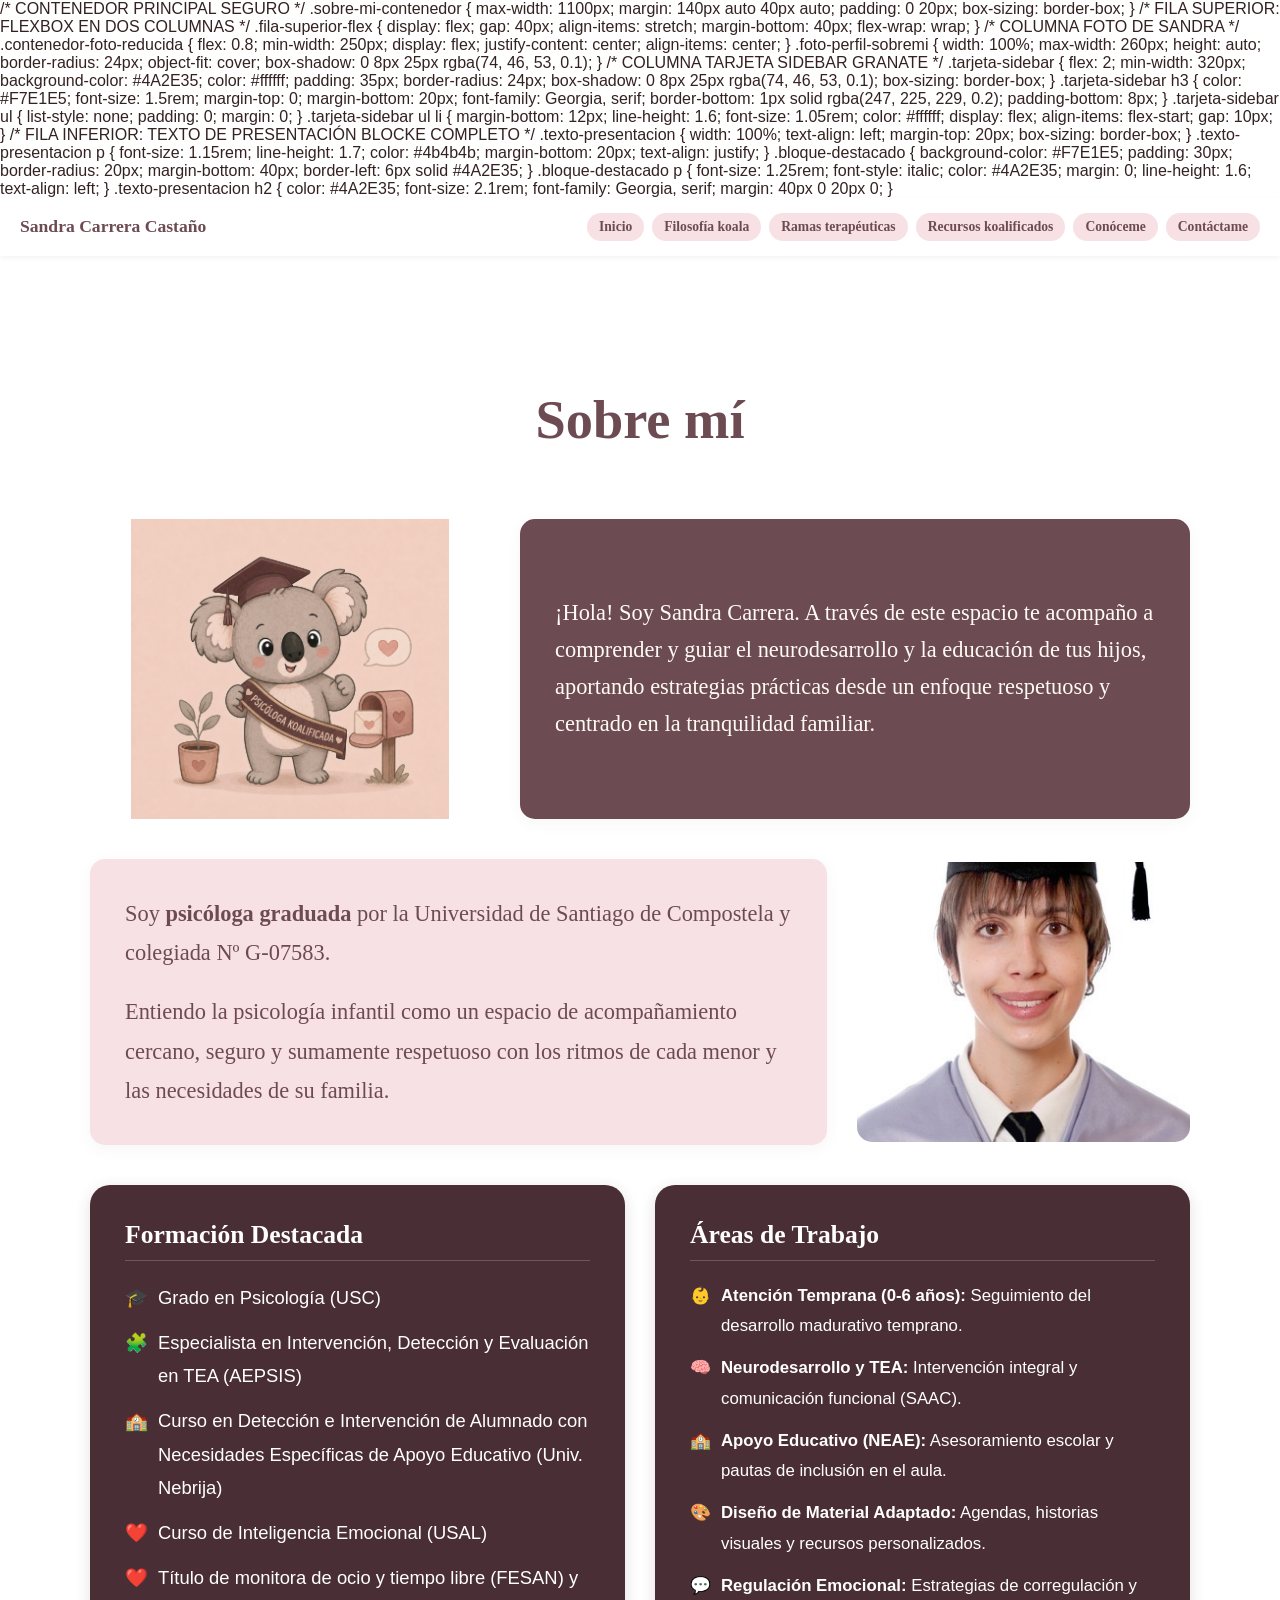
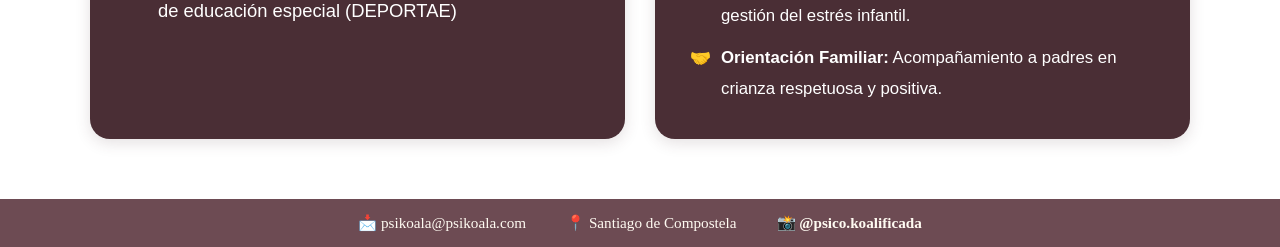
==== commit 288cf7fa: "Actualizar conoceme.html" ====
--- a/conoceme.html
+++ b/conoceme.html
@@ -1,11 +1,11 @@
- <!DOCTYPE html>
+<!DOCTYPE html>
 <html lang="es">
 <head>
- <meta name="viewport" content="width=device-width, initial-scale=1.0">
-   <meta charset="UTF-8">
+    <meta charset="UTF-8">
+    <meta name="viewport" content="width=device-width, initial-scale=1.0">
     <title>Conóceme - Sandra Carrera</title>
     <link rel="stylesheet" href="style.css">
-    <style>
+</head>
         /* CONTENEDOR PRINCIPAL SEGURO */
         .sobre-mi-contenedor {
             max-width: 1100px; 
--- a/style.css
+++ b/style.css
@@ -23,29 +23,31 @@
 /* ==========================================================================
    2. REGLAS DE SOPORTE GENERAL (ORDENADOR Y MÓVIL)
    ========================================================================== */
-* {
-    box-sizing: border-box; /* Previene desbordamientos horizontales */
+/* Se aplica de forma universal y estricta para evitar que los paddings rompan el layout */
+*, *::before, *::after {
+    box-sizing: border-box !important; 
 }
 
 body {
     margin: 0;
     padding: 0;
     width: 100%;
-    overflow-x: hidden;
+    overflow-x: hidden; /* Evita scrolls horizontales indeseados */
     font-family: 'Segoe UI', Roboto, Helvetica, Arial, sans-serif;
     color: var(--text);
     background-color: var(--white);
+    -webkit-font-smoothing: antialiased;
 }
 
 section { 
     padding: 4rem 2rem; 
+    width: 100%;
 }
 
 .section-inner { 
     max-width: 1100px; 
     margin: 0 auto; 
     padding: 0 20px;
-    box-sizing: border-box;
 }
 
 /* Hace que todas las imágenes y vídeos sean responsivos por defecto */
@@ -54,6 +56,7 @@
     height: auto;
     display: block;
 }
+
 /* ==========================================================================
    3. MENÚ DE NAVEGACIÓN COMPACTO Y FIJO (VISTA ORDENADOR)
    ========================================================================== */
@@ -63,7 +66,7 @@
     align-items: center;
     padding: 15px 40px;
     background-color: var(--white);
-    position: sticky; /* Cambiado a sticky para que no pise el contenido superior */
+    position: sticky; 
     top: 0;
     left: 0;
     width: 100%;
@@ -78,15 +81,17 @@
     font-weight: 700;
     text-decoration: none;
     line-height: 1.2;
+    flex-shrink: 0; /* Evita que el logo se deforme o se comprima */
 }
 
 .nav-links {
     display: flex;
     list-style: none;
-    gap: 12px; /* Espaciado ajustado para tus botones en óvalo */
+    gap: 12px; 
     margin: 0;
     padding: 0;
     align-items: center;
+    flex-wrap: wrap; /* Permite que los botones bajen de línea limpiamente si no caben en pantallas intermedias */
 }
 
 .nav-links li {
@@ -96,14 +101,15 @@
 
 .nav-links a {
     text-decoration: none;
-    background-color: var(--blush); /* Fondo rosa pastel oficial */
-    color: var(--bark);             /* Letra granate oficial */
-    font-family: var(--ff-display); /* Tipografía Georgia unificada */
+    background-color: var(--blush); 
+    color: var(--bark);             
+    font-family: var(--ff-display); 
     padding: 8px 16px;
-    border-radius: 20px;            /* Bordes redondeados perfectos */
+    border-radius: 20px;            
     display: inline-block;
     font-weight: 600;
     font-size: 0.95rem;
+    white-space: nowrap; /* Evita que los textos de los botones del menú se corten en dos líneas */
     transition: background-color 0.2s ease, color 0.2s ease;
 }
 
@@ -125,6 +131,7 @@
 .nav-links a[href="contacto.html"] {
     font-weight: 700; /* Le da un ligero realce a la pestaña de contacto */
 }
+
 /* ==========================================================================
    4. HERO / CABECERA PRINCIPAL (VISTA ORDENADOR REORGANIZADA)
    ========================================================================== */
@@ -133,7 +140,6 @@
     max-width: 1100px;
     margin: 0 auto;
     padding: 30px 20px 60px 20px;
-    box-sizing: border-box;
 }
 
 /* Contenedor flexible vertical continuo para título -> koala -> tarjetas */
@@ -141,14 +147,12 @@
     display: flex;
     flex-direction: column;
     width: 100%;
-    box-sizing: border-box;
 }
 
 .cabecera-titulo {
     width: 100%;
     text-align: center;
     margin-bottom: 30px;
-    box-sizing: border-box;
 }
 
 .cabecera-titulo h1 {
@@ -167,7 +171,6 @@
     align-items: center;
     justify-content: center;
     margin-bottom: 35px;
-    box-sizing: border-box;
 }
 
 .imagen-sandra-koala-nueva {
@@ -178,23 +181,23 @@
     display: block;
 }
 
-/* Contenedor de las dos tarjetas de texto inferiores */
+/* Contenedor de las dos tarjetas de texto inferiores (Optimizado para aprovechar el espacio en PC) */
 .sub-tarjetas-container {
     display: flex;
-    flex-direction: column;
-    gap: 15px;
-    width: 100%;
-    box-sizing: border-box;
+    flex-direction: row; /* En PC se alinean de forma paralela y limpia */
+    gap: 20px;
+    width: 100%;
 }
 
 /* Estilo unificado para tus dos tarjetas de inicio */
 .tarjeta-redondeada-cabecera {
     background-color: var(--rose) !important; /* Rosa viejo corporativo */
-    padding: 20px 25px;
-    border-radius: 12px;
-    width: 100%;
-    box-sizing: border-box;
+    padding: 25px;
+    border-radius: 15px; /* Ajustado sutilmente para seguir la línea de tu marca */
+    flex: 1; /* Hace que ambas tarjetas midan exactamente lo mismo de ancho */
     box-shadow: 0 4px 10px rgba(109, 75, 83, 0.05);
+    display: flex;
+    align-items: center;
 }
 
 .tarjeta-redondeada-cabecera p {
@@ -202,10 +205,11 @@
     font-family: var(--ff-display);
     font-size: 1.1rem;
     margin: 0;
-    line-height: 1.5;
+    line-height: 1.6;
     font-weight: 400;
     text-align: left;
 }
+
 /* ==========================================================================
    5. SECCIÓN MIS VALORES (GRANATE OSCURO Y LETRA CREMA UNIFICADO)
    ========================================================================== */
@@ -235,13 +239,13 @@
     border-radius: 2px; 
 }
 
-/* Cuadrícula de simetría forzada: 2 arriba y 2 abajo en pantallas grandes */
+/* Cuadrícula de simetría fluida: 2 arriba y 2 abajo en PC, se adapta sola en móviles */
 .values-list { 
     display: grid;
-    grid-template-columns: repeat(auto-fit, minmax(48%, 1fr));
+    /* Ajustado minmax a 300px mínimos para que en pantallas pequeñas no intente meter dos columnas apretadas */
+    grid-template-columns: repeat(auto-fit, minmax(300px, 1fr));
     gap: 30px; 
     width: 100%; 
-    box-sizing: border-box;
 }
 
 .value-item, #mis-valores .card-valor, #mis-valores .card, .section-valores .card-valor, .valores-grid .card, .card-valor { 
@@ -253,8 +257,8 @@
     transition: transform 0.3s ease, box-shadow 0.3s ease; 
     display: flex; 
     flex-direction: column; 
-    justify-content: space-between;
-    box-sizing: border-box;
+    justify-content: flex-start; /* Cambiado a flex-start para que el texto fluya mejor si hay diferentes largos */
+    gap: 12px;
 }
 
 .value-item:hover { 
@@ -264,7 +268,7 @@
 
 .value-icon { 
     font-size: 2.5rem; 
-    margin-bottom: 15px; 
+    margin-bottom: 5px; 
 }
 
 .value-name { 
@@ -273,7 +277,7 @@
     font-weight: 800; 
     color: var(--text-light-resource) !important; /* Letras crema claro */
     margin-top: 0;
-    margin-bottom: 12px; 
+    margin-bottom: 5px; 
 }
 
 .value-desc { 
@@ -333,20 +337,19 @@
     margin: 0 auto;
     padding: 0 20px;
     flex-wrap: wrap; 
-    box-sizing: border-box;
 }
 
 .tarjeta-giratoria, .card-trabajo-estatica { 
-    flex: 1 1 320px !important; 
+    flex: 1 1 300px !important; /* Cambiado el tamaño base a 300px para evitar desbordes en smartphones estándar */
     max-width: 100%;
     background-color: var(--blush); /* Fondo rosa suave */
     border-radius: 20px; 
     box-shadow: var(--shadow);
     padding: 35px 24px; 
-    box-sizing: border-box;
     display: flex;
     flex-direction: column;
     justify-content: space-between;
+    gap: 20px;
 }
 
 .contenido-frontal { 
@@ -383,6 +386,7 @@
     justify-content: center; 
     overflow: hidden; 
     width: 100%;
+    margin-top: auto; /* Empuja las ilustraciones hacia abajo de forma unificada si los textos difieren en tamaño */
 }
 
 .imagen-frontal-tarjeta { 
@@ -392,6 +396,7 @@
     object-fit: contain; 
     display: block;
 }
+
 /* ==========================================================================
    7. TARJETAS DE RECURSOS AMPLIAS (FONDOS OSCUROS DE ALTO CONTRASTE)
    ========================================================================== */
@@ -456,13 +461,13 @@
 }
 
 /* ==========================================================================
-   8. ESTILOS GENERALES DE RECURSOS CUATRO BLOQUES (INFOGRAFÍAS PRINCIPALES)
+   8 y 9. CORRECCIÓN DEFINITIVA: SEPARACIÓN DE IMÁGENES Y TARJETAS INDEPENDIENTES
    ========================================================================== */
+
 .contenedor-articulos {
     max-width: 1100px;
     margin: 0 auto;
     padding: 20px;
-    box-sizing: border-box;
     background: transparent !important;
 }
 
@@ -479,83 +484,41 @@
 .titulo-recurso {
     color: var(--bark);
     font-family: var(--ff-display);
-    激font-size: 2.2rem;
+    font-size: 2.2rem;
     font-weight: 700;
     text-align: center;
     margin: 0;
 }
 
-/* Forzamos altura fija simétrica en pantallas de PC para unificar tamaños */
+/* 1. Limpieza absoluta del contenedor que une los dos elementos */
 .tarjeta-recurso {
     display: flex !important;
-    gap: 0 !important; /* Mantiene la unión perfecta entre texto e imagen */
-    background-color: var(--bg-dark-resource) !important;
-    border-radius: 20px !important;
-    overflow: hidden !important;
-    height: 380px !important; /* Altura idéntica unificada solicitada */
-    width: 100%;
-    box-sizing: border-box !important;
-}
-
-.contenedor-imagen {
+    flex-direction: row !important;
+    gap: 40px !important;            /* Espacio amplio para separar la imagen del texto */
+    align-items: stretch !important;  /* Mantiene alturas alineadas en PC */
+    width: 100% !important;
+    background-color: transparent !important; 
+    background: transparent !important;       
+    border: none !important;                  
+    box-shadow: none !important;              
+    overflow: visible !important;             
+    height: auto !important;                  /* Elimina la altura fija de 380px en PC */
+}
+
+/* 2. Forzamos a que el contenedor de la imagen y la etiqueta img sean 100% transparentes */
+.contenedor-imagen, 
+.tarjeta-recurso > div[style*="max-width: 400px"] {
     flex: 1 !important;
-    height: 100% !important;
+    max-width: 400px !important;
     display: flex !important;
-    justify-content: center;
-    align-items: center;
-}
-
-.contenedor-imagen img {
-    width: 100% !important;
-    height: 100% !important;
-    object-fit: cover !important; /* Evita que las imágenes se deformen al estirarse */
-    display: block !important;
-}
-
-.tarjeta-texto {
-    flex: 1 !important;
-    background-color: var(--bg-dark-resource) !important; /* Color granate corporativo */
-    color: var(--text-light-resource) !important;        /* Letras crema unificadas */
-    padding: 30px !important;
-    display: flex !important;
-    flex-direction: column !important;
     justify-content: center !important;
-    box-sizing: border-box !important;
-    overflow-y: auto !important; /* Añade soporte por si un texto es muy largo */
-}
-
-.subtitulo-recurso {
-    font-size: 1.25rem;
-    font-weight: 700;
-    margin-top: 0;
-    margin-bottom: 10px;
-    color: var(--text-light-resource) !important;
-    font-family: var(--ff-display);
-}
-
-.descripcion-recurso {
-    margin-bottom: 20px;
-    line-height: 1.6;
-    color: var(--text-muted-resource) !important;
-}
-
-.lista-recurso {
-    list-style: none;
-    padding-left: 0;
-    margin: 0;
-    display: flex;
-    flex-direction: column;
-    gap: 12px;
-    line-height: 1.5;
-    color: var(--text-light-resource) !important;
-}
-
-.lista-recurso strong {
-    color: var(--white) !important; /* Blanco puro para destacar términos clave */
-}
-/* ==========================================================================
-   9. CONFIGURACIÓN DE IMÁGENES DE LA WEB (RESTAURADA)
-   ========================================================================== */
+    align-items: center !important;
+    background-color: transparent !important; 
+    background: transparent !important;
+    border: none !important;
+    box-shadow: none !important;
+}
+
 .card-trabajo img,
 .trabajo-grid img,
 #como-trabajo img,
@@ -565,11 +528,78 @@
 .bloque-izquierdo-visual img,
 .tarjeta-horizontal img,
 .contenedor-imagen-amplia img,
-.imagen-sandra-koala-nueva {
-    background-color: transparent !important;
+.imagen-sandra-koala-nueva,
+.tarjeta-recurso img {
+    background-color: transparent !important; /* CORRECCIÓN: Evita el fondo gris/granate en las fotos */
+    background: transparent !important;
     border-radius: 16px !important;
     box-shadow: none !important;
     border: none !important;
+    width: 100% !important;
+    height: 100% !important;
+    object-fit: contain !important; /* Muestra los koalas completos y nítidos */
+    display: block !important;
+}
+
+/* Asegura que la foto real de Sandra en Conóceme cubra su espacio sin deformarse */
+.tarjeta-recurso img[src*="imagensandra"] {
+    object-fit: cover !important; 
+}
+
+/* 3. El fondo granate y los bordes ahora pertenecen ÚNICAMENTE a la caja de texto */
+.tarjeta-texto {
+    flex: 1.5 !important;
+    background-color: var(--bg-dark-resource) !important; /* Aplica el granate ciruela en Recursos */
+    color: var(--text-light-resource) !important;        
+    padding: 40px !important;                 
+    border-radius: 20px !important;           
+    display: flex !important;
+    flex-direction: column !important;
+    justify-content: center !important;
+    box-shadow: 0 8px 24px rgba(109, 75, 83, 0.12) !important; 
+}
+
+/* El texto de la sección "Sobre mí" rosa oscuro también se estila de forma idéntica */
+.tarjeta-presentacion-oscura {
+    flex: 1.5 !important;
+    background-color: var(--bark) !important; /* Granate oficial en Sobre Mí */
+    padding: 40px !important;
+    border-radius: 20px !important;
+    display: flex !important;
+    flex-direction: column !important;
+    justify-content: center !important;
+    box-shadow: 0 8px 24px rgba(109, 75, 83, 0.12) !important;
+}
+
+/* Clases de apoyo para las descripciones */
+.subtitulo-recurso {
+    font-size: 1.25rem;
+    font-weight: 700;
+    margin-top: 0;
+    margin-bottom: 10px;
+    color: var(--text-light-resource) !important;
+    font-family: var(--ff-display);
+}
+
+.descripcion-recurso {
+    margin-bottom: 20px;
+    line-height: 1.6;
+    color: var(--text-muted-resource) !important;
+}
+
+.lista-recurso {
+    list-style: none;
+    padding-left: 0;
+    margin: 0;
+    display: flex;
+    flex-direction: column;
+    gap: 12px;
+    line-height: 1.5;
+    color: var(--text-light-resource) !important;
+}
+
+.lista-recurso strong {
+    color: var(--white) !important; 
 }
 
 
@@ -577,10 +607,15 @@
    10. PIE DE PÁGINA CORPORATIVO
    ========================================================================== */
 .pie-contacto-final {
-    width: 100% !important;
+    width: 100vw !important; /* Fuerza a ocupar el 100% real del ancho del visor de pantalla */
+    position: relative !important;
+    left: 50% !important;
+    right: 50% !important;
+    margin-left: -50vw !important;
+    margin-right: -50vw !important;
     background-color: var(--bark) !important; /* Granate oficial corporativo */
-    padding: 15px 0 !important;
-    margin-top: 60px !important; /* Margen fijo unificado para despegarlo */
+    padding: 20px 0 !important;
+    margin-top: 60px !important; 
     box-sizing: border-box !important;
 }
 
@@ -622,8 +657,8 @@
     }
     
     body, container, main {
-        padding-left: 15px !important;
-        padding-right: 15px !important;
+        padding-left: 10px !important;
+        padding-right: 10px !important;
     }
     
     /* Convierte grids antiguos a una sola columna */
@@ -634,7 +669,7 @@
     
     /* Fuentes adaptativas corregidas para evitar cortes de palabras largos */
     h1 { 
-        font-size: 1.65rem !important; 
+        font-size: 1.8rem !important; 
         word-wrap: break-word !important;
         text-align: center !important;
         width: 100% !important;
@@ -655,8 +690,8 @@
         flex-direction: column !important;
         align-items: center !important;
         text-align: center !important;
-        padding: 10px 5px !important;
-        position: relative !important; /* Cambiado a relative para fluir en vertical sin pisar nada */
+        padding: 15px 10px !important;
+        position: relative !important; 
         width: 100% !important;
         height: auto !important;
     }
@@ -677,7 +712,7 @@
     nav.nav-principal ul.nav-links {
         display: flex !important;
         flex-direction: row !important;
-        flex-wrap: wrap !important; /* Botones ordenados en filas adaptativas */
+        flex-wrap: wrap !important; 
         justify-content: center !important;
         gap: 8px !important;
         width: 100% !important;
@@ -696,40 +731,106 @@
         font-size: 0.8rem !important;
     }
 
-    /* --- AJUSTE DE INFOGRAFÍAS Y RECURSOS EN MÓVIL --- */
+    /* --- HERO CABECERA MÓVIL --- */
+    .sub-tarjetas-container {
+        flex-direction: column !important;
+        gap: 15px !important;
+    }
+
+    /* --- ADAPTACIÓN DE TARJETAS DE RECURSOS E INFOGRAFÍAS EN MÓVIL --- */
+    .tarjeta-recurso {
+        height: auto !important; /* Elimina alturas rígidas en el smartphone */
+        flex-direction: column !important; /* Apila los elementos en vertical */
+        gap: 20px !important;
+    }
+
+    /* Invierte el flujo en la fila de biografía de Sandra para que la foto suba arriba del texto */
+    .tarjeta-recurso:has(.tarjeta-clara-texto) {
+        flex-direction: column-reverse !important;
+    }
+
+    .tarjeta-texto, .tarjeta-clara-texto, .tarjeta-presentacion-oscura {
+        width: 100% !important;
+        flex: none !important;
+        padding: 25px 20px !important; /* Hace más compacto el espacio en pantallas pequeñas */
+        border-radius: 15px !important;
+    }
+
+    .contenedor-imagen {
+        width: 100% !important;
+        max-width: 100% !important;
+        flex: none !important;
+        height: auto !important;
+    }
+
+    .contenedor-imagen img {
+        max-height: 260px !important; /* Modula los koalas para que no crezcan de forma gigante */
+        width: auto !important;
+        margin: 0 auto !important;
+    }
+
+    /* --- ADAPTACIÓN DE PIE DE PÁGINA EN MÓVIL --- */
+    .contacto-final-lista {
+        flex-direction: column !important; /* Los datos de contacto bajan en fila limpia */
+        gap: 15px !important;
+        text-align: center !important;
+    }
+}
+
+     /* ==========================================================================
+       12. AJUSTES DE INFOGRAFÍAS Y RECURSOS EN MÓVIL (COMPLEMENTARIOS)
+       ========================================================================== */
     .hero-seccion {
         padding-top: 20px !important;
     }
     
     .hero-dos-columnas {
         display: flex !important;
-        flex-direction: column-reverse !important; /* El koala sube encima del título */
+        /* CORREGIDO: Se mantiene el título arriba y el dibujo del koala abajo para respetar el orden de lectura natural */
+        flex-direction: column !important; 
         gap: 20px !important;
     }
     
+    /* --- CONTROL ESTRICTO DE INFOGRAFÍAS (IMAGEN ARRIBA -> TEXTO ABAJO) --- */
     .tarjeta-recurso {
         height: auto !important; /* Elimina la altura fija de 380px en el móvil */
         display: flex !important;
-        flex-direction: column !important; /* Apila texto arriba e imagen abajo */
-    }
-    
-    .tarjeta-texto {
+        flex-direction: column !important; /* Por defecto pone el primer elemento (Imagen) arriba y el segundo (Texto) abajo */
+        gap: 20px !important;
+    }
+    
+    /* CORREGIDO: Como en la sección "Sobre mí" alteramos el orden del HTML en la Biografía para poner el texto a la izquierda, 
+       usamos esta regla específica para forzar a que la foto de Sandra suba arriba en los teléfonos */
+    .tarjeta-recurso:has(.tarjeta-clara-texto) {
+        flex-direction: column-reverse !important;
+    }
+    
+    .tarjeta-texto, .tarjeta-clara-texto, .tarjeta-presentacion-oscura {
         height: auto !important;
+        width: 100% !important;
+        flex: none !important;
         overflow-y: visible !important;
-        padding: 20px !important;
+        padding: 25px 20px !important; /* Reduce los espacios internos para que respire en pantallas estrechas */
+        border-radius: 15px !important;
     }
     
     .contenedor-imagen {
         height: auto !important;
-        max-height: 300px !important;
-        width: 100% !important;
+        width: 100% !important;
+        flex: none !important;
+        display: flex !important;
+        justify-content: center !important;
+        align-items: center !important;
     }
     
     .contenedor-imagen img {
         height: auto !important;
-        max-height: 300px !important;
+        max-height: 280px !important; /* Modula el tamaño de los koalas para que no queden gigantes */
+        width: auto !important;
         object-fit: contain !important;
-    }
+        margin: 0 auto !important;
+    }
+    
     /* --- HERO MÓVIL --- */
     .columna-derecha-imagen {
         display: flex !important;
@@ -745,14 +846,7 @@
     h1, .hero h1, .titulo-principal {
         text-align: center !important;
         width: 100% !important;
-    }
-    
-    /* --- CONTROL ESTRICTO DE INFOGRAFÍAS (TÍTULO -> IMAGEN -> TEXTO) --- */
-    /* Invierte el flujo en móvil para los recursos 2, 3 y 4. Fuerza a la imagen a subir arriba del texto de forma simétrica */
-    .recurso-bloque:nth-child(2) .tarjeta-recurso,
-    .recurso-bloque:nth-child(3) .tarjeta-recurso,
-    .recurso-bloque:nth-child(4) .tarjeta-recurso {
-        flex-direction: column-reverse !important;
+        word-wrap: break-word !important;
     }
     
     .titulo-recurso { 
@@ -803,7 +897,10 @@
         width: 100% !important;
         padding: 0 !important;
     }
-    
+
+      /* ==========================================================================
+       13. CIERRE DE SECCIONES GENERALES Y ADAPTACIÓN EN MÓVIL
+       ========================================================================== */
     /* Mantenemos el pie de página fluido en móviles para que quepa en el ancho */
     .contacto-final-lista {
         display: flex !important;
@@ -863,23 +960,28 @@
         -webkit-mask-image: none !important;
         mask-image: none !important;
     }
-} /* Fin de la consulta de medios móvil */
-       /* --- ARREGLO DE INFOGRAFÍAS EN MÓVIL (QUITA LA ALTURA FIJA) --- */
+
+    /* --- CORREGIDO: REGLAS CORRESPONDIENTES A LAS PÁGINAS REVISADAS (AHORA DENTRO DE MÓVIL) --- */
     .tarjeta-recurso {
         height: auto !important; 
         display: flex !important;
-        flex-direction: column !important; /* Por defecto: Elemento 1 (Imagen Koala) arriba, Elemento 2 (Texto) abajo */
-    }
-
-    /* Como en la Biografía pusimos el Texto primero en el HTML, lo invertimos en móvil para que la foto de la chica suba arriba */
-    .tarjeta-recurso:nth-of-type(2) {
+        flex-direction: column !important; /* Por defecto: Imagen Koala arriba, tarjeta con texto abajo */
+    }
+
+    /* Modificador exclusivo para la biografía en 'Sobre mí' que fuerza a la foto a subir arriba del texto */
+    .tarjeta-recurso:has(.tarjeta-clara-texto) {
         flex-direction: column-reverse !important;
     }
 
     .tarjeta-clara-texto, .tarjeta-presentacion-oscura {
         height: auto !important;
         overflow-y: visible !important; 
-        padding: 25px 20px !important; /* Reduce un poco el espacio interno en móviles */
+        padding: 25px 20px !important; 
+    }
+
+    /* Asegura que el texto de la tarjeta del Koala se mantenga claro en móvil */
+    .tarjeta-presentacion-oscura p {
+        color: #FFFBF2 !important;
     }
 
     /* Aplica el control de tamaño al contenedor del Koala y a la foto de Sandra */
@@ -892,12 +994,25 @@
     .tarjeta-recurso img {
         height: auto !important;
         max-height: 280px !important;
-        object-fit: contain !important; /* Evita que las imágenes se deformen */
+        object-fit: contain !important; 
         margin: 0 auto !important;
     }
-           /* Asegura que el texto de la tarjeta del Koala se mantenga claro en móvil */
-    .tarjeta-presentacion-oscura p {
-        color: #FFFBF2 !important;
-    }
-
-    }
+@media (max-width: 768px) {
+  /* Forzamos a que el contenedor cambie de fila a columna */
+  .tarjeta-recurso, 
+  .contenedor-mochila { 
+    display: flex !important;
+    flex-direction: column !important;
+    align-items: center !important;
+    width: 100% !important;
+  }
+
+  /* Ajustamos la imagen para que se ponga arriba y centrada */
+  .tarjeta-recurso img,
+  .contenedor-mochila img {
+    width: 120px; /* Ajusta el tamaño de la ilustración */
+    height: auto;
+    margin-bottom: 15px; /* Espacio entre la imagen y la tarjeta */
+  }
+}
+} /* <<< ESTE ES EL CIERRE DE LA MEDIA QUERY GENERAL MÓVIL (CORREGIDO Y SIN LLAVES SOBERANTES) */
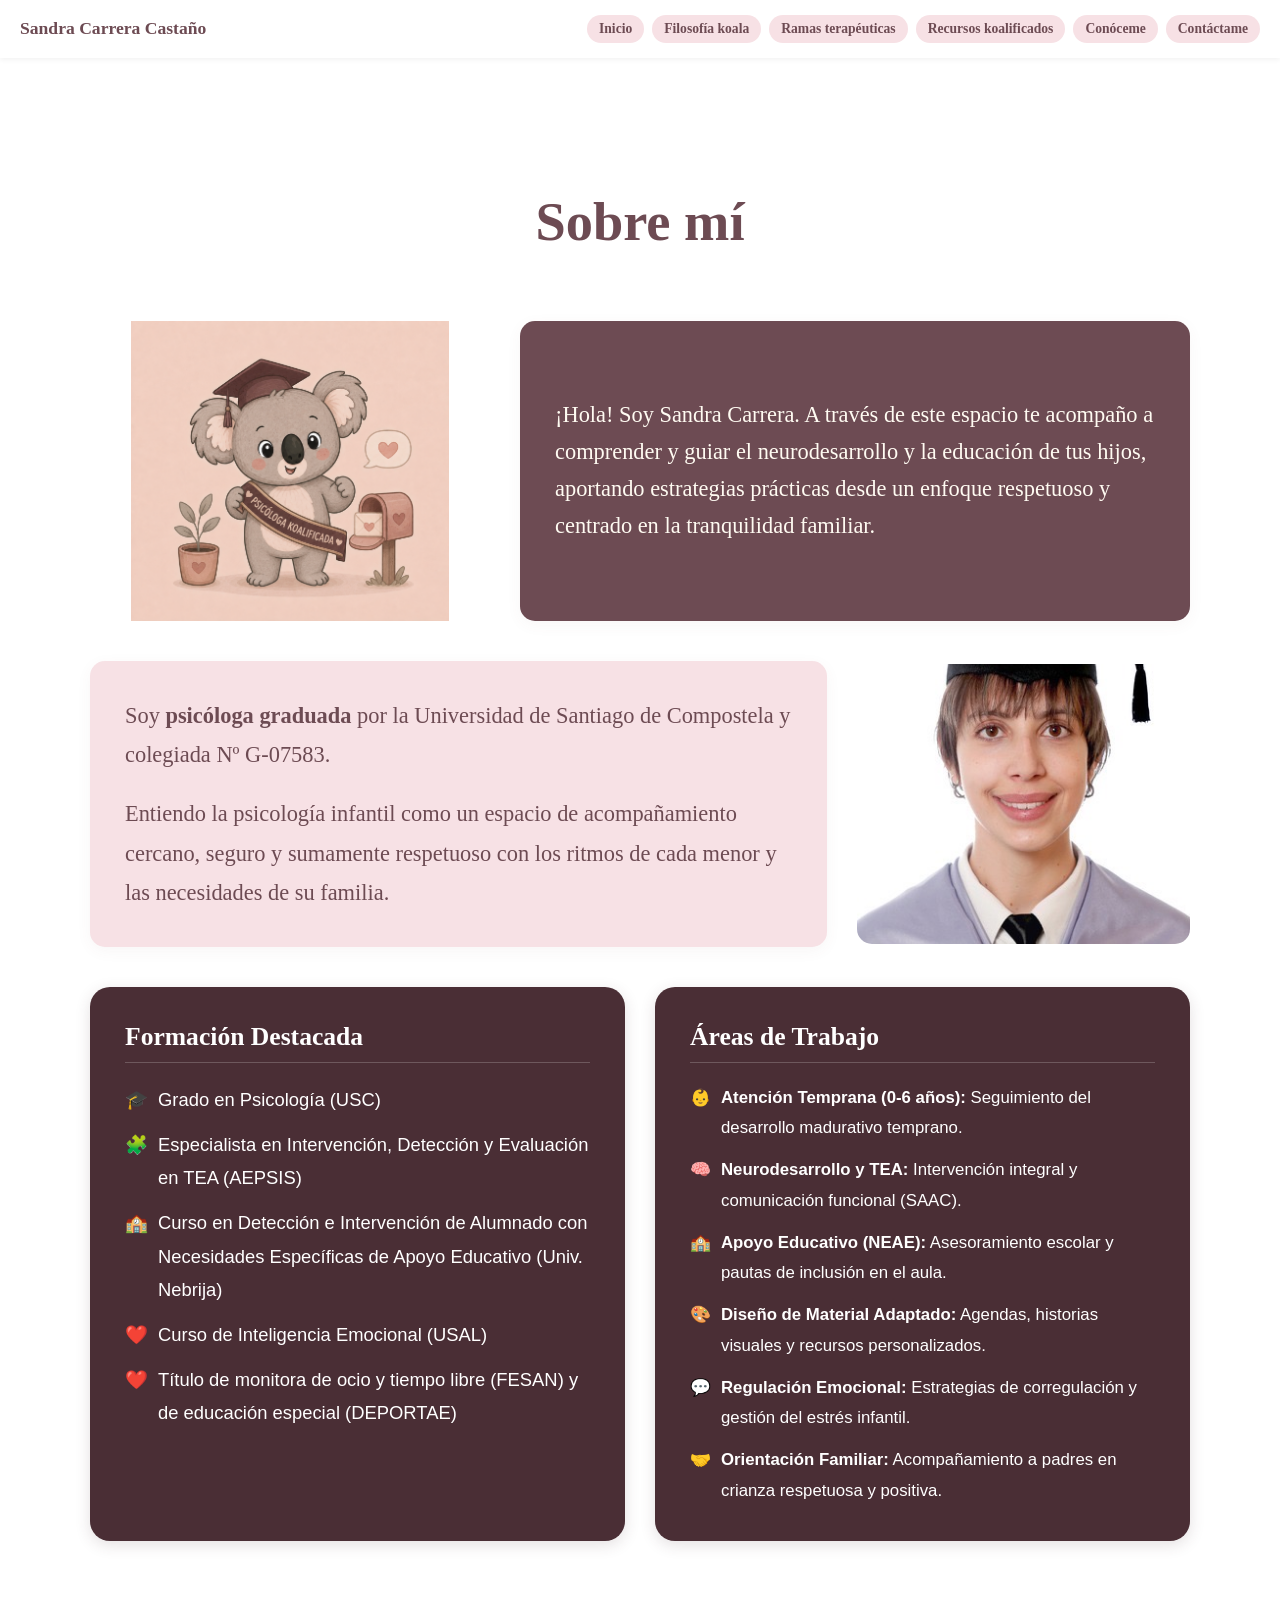
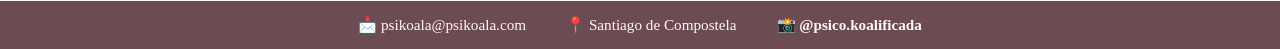
==== commit 574f4dbd: "Actualizar conoceme.html" ====
--- a/conoceme.html
+++ b/conoceme.html
@@ -6,114 +6,7 @@
     <title>Conóceme - Sandra Carrera</title>
     <link rel="stylesheet" href="style.css">
 </head>
-        /* CONTENEDOR PRINCIPAL SEGURO */
-        .sobre-mi-contenedor {
-            max-width: 1100px; 
-            margin: 140px auto 40px auto;
-            padding: 0 20px;
-            box-sizing: border-box;
-        }
 
-        /* FILA SUPERIOR: FLEXBOX EN DOS COLUMNAS */
-        .fila-superior-flex {
-            display: flex; 
-            gap: 40px; 
-            align-items: stretch; 
-            margin-bottom: 40px; 
-            flex-wrap: wrap;
-        }
-
-        /* COLUMNA FOTO DE SANDRA */
-        .contenedor-foto-reducida {
-            flex: 0.8; 
-            min-width: 250px; 
-            display: flex; 
-            justify-content: center; 
-            align-items: center;
-        }
-
-        .foto-perfil-sobremi {
-            width: 100%; 
-            max-width: 260px; 
-            height: auto; 
-            border-radius: 24px; 
-            object-fit: cover;
-            box-shadow: 0 8px 25px rgba(74, 46, 53, 0.1);
-        }
-
-        /* COLUMNA TARJETA SIDEBAR GRANATE */
-        .tarjeta-sidebar {
-            flex: 2; 
-            min-width: 320px; 
-            background-color: #4A2E35; 
-            color: #ffffff; 
-            padding: 35px; 
-            border-radius: 24px; 
-            box-shadow: 0 8px 25px rgba(74, 46, 53, 0.1);
-            box-sizing: border-box;
-        }
-        .tarjeta-sidebar h3 {
-            color: #F7E1E5; 
-            font-size: 1.5rem; 
-            margin-top: 0; 
-            margin-bottom: 20px; 
-            font-family: Georgia, serif;
-            border-bottom: 1px solid rgba(247, 225, 229, 0.2);
-            padding-bottom: 8px;
-        }
-        .tarjeta-sidebar ul {
-            list-style: none;
-            padding: 0;
-            margin: 0;
-        }
-        .tarjeta-sidebar ul li {
-            margin-bottom: 12px;
-            line-height: 1.6;
-            font-size: 1.05rem;
-            color: #ffffff;
-            display: flex;
-            align-items: flex-start;
-            gap: 10px;
-        }
-
-        /* FILA INFERIOR: TEXTO DE PRESENTACIÓN BLOCKE COMPLETO */
-        .texto-presentacion {
-            width: 100%; 
-            text-align: left; 
-            margin-top: 20px;
-            box-sizing: border-box;
-        }
-        .texto-presentacion p {
-            font-size: 1.15rem; 
-            line-height: 1.7; 
-            color: #4b4b4b; 
-            margin-bottom: 20px;
-            text-align: justify;
-        }
-        .bloque-destacado {
-            background-color: #F7E1E5; 
-            padding: 30px; 
-            border-radius: 20px; 
-            margin-bottom: 40px; 
-            border-left: 6px solid #4A2E35;
-        }
-        .bloque-destacado p {
-            font-size: 1.25rem; 
-            font-style: italic; 
-            color: #4A2E35; 
-            margin: 0; 
-            line-height: 1.6;
-            text-align: left;
-        }
-        .texto-presentacion h2 {
-            color: #4A2E35; 
-            font-size: 2.1rem; 
-            font-family: Georgia, serif; 
-            margin: 40px 0 20px 0;
-        }
-    </style>
-</head>
-<body>
 
     <!-- MENÚ DE NAVEGACIÓN CORPORATIVA ADAPTADO A MÓVILES -->
     <nav class="nav-principal" style="display: flex; flex-wrap: wrap; justify-content: space-between; align-items: center; padding: 15px 20px; background-color: #ffffff; box-shadow: 0 2px 5px rgba(0,0,0,0.05); gap: 15px;">
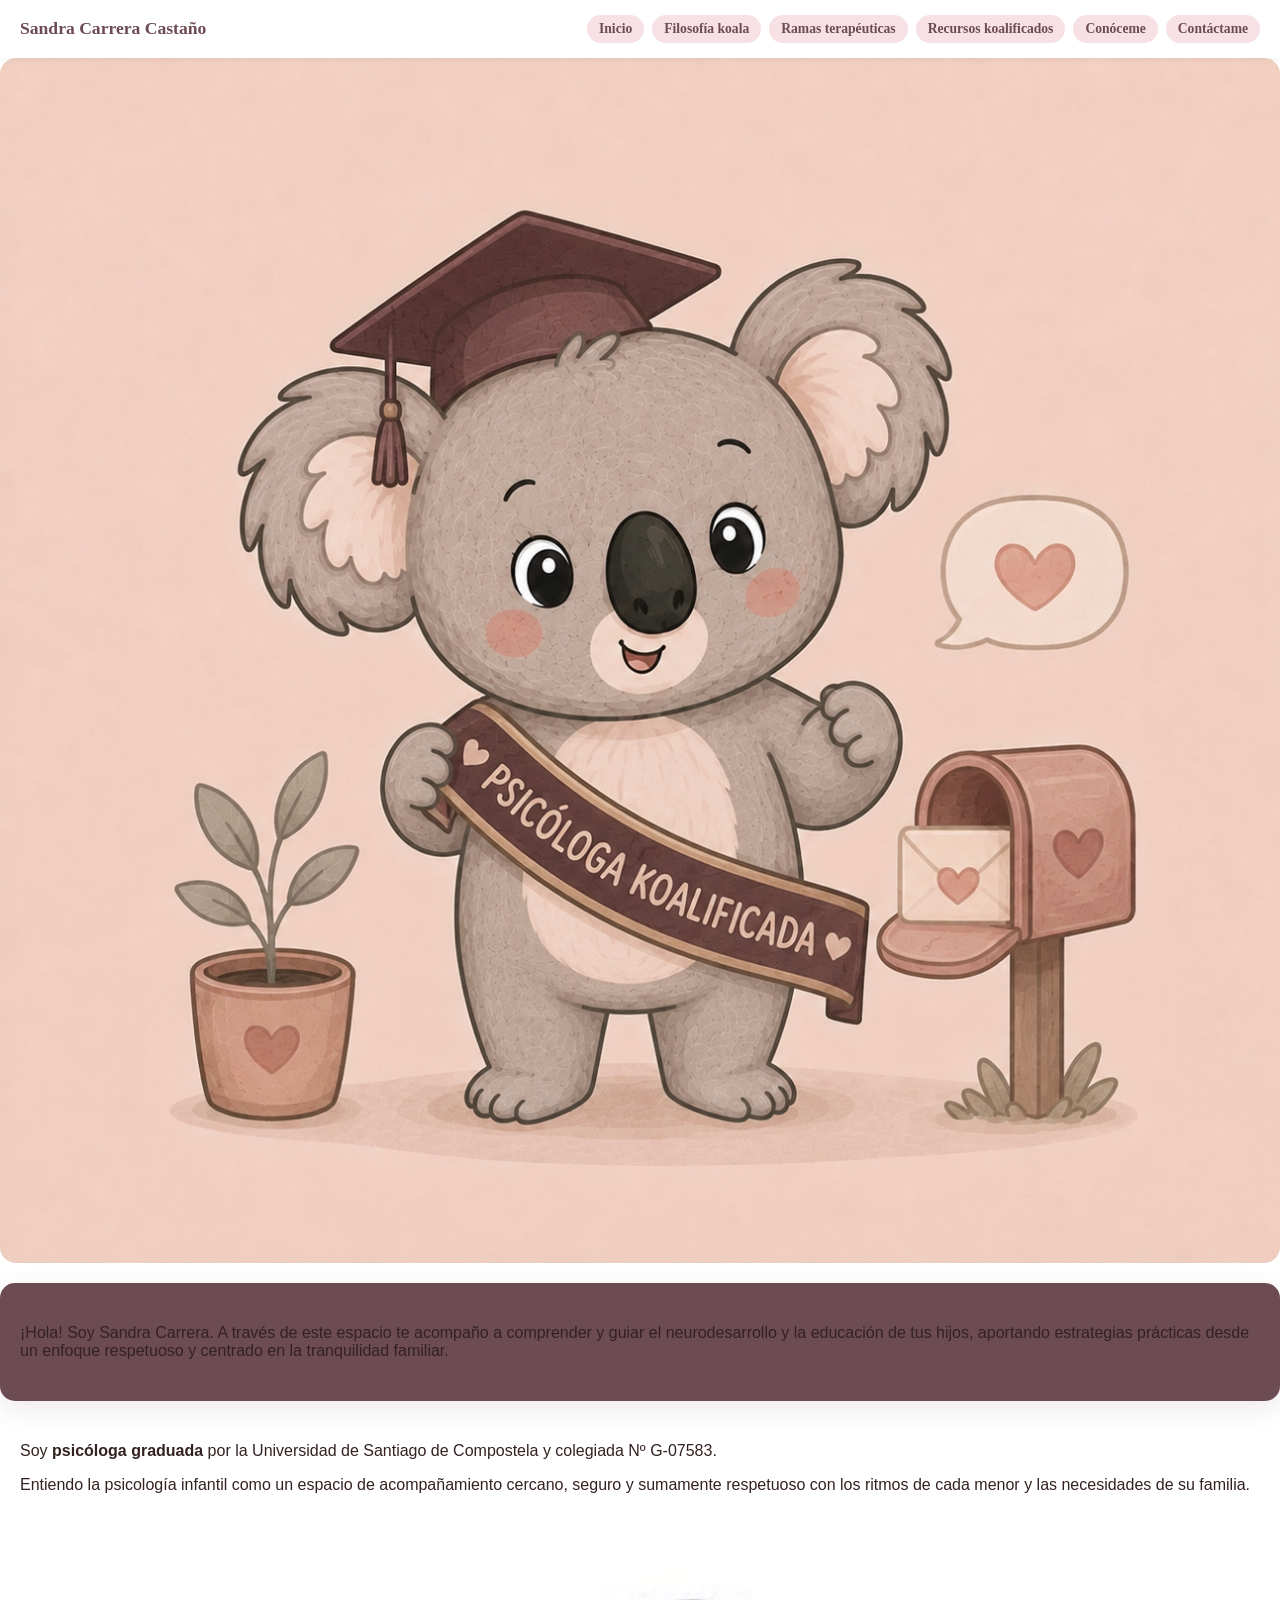
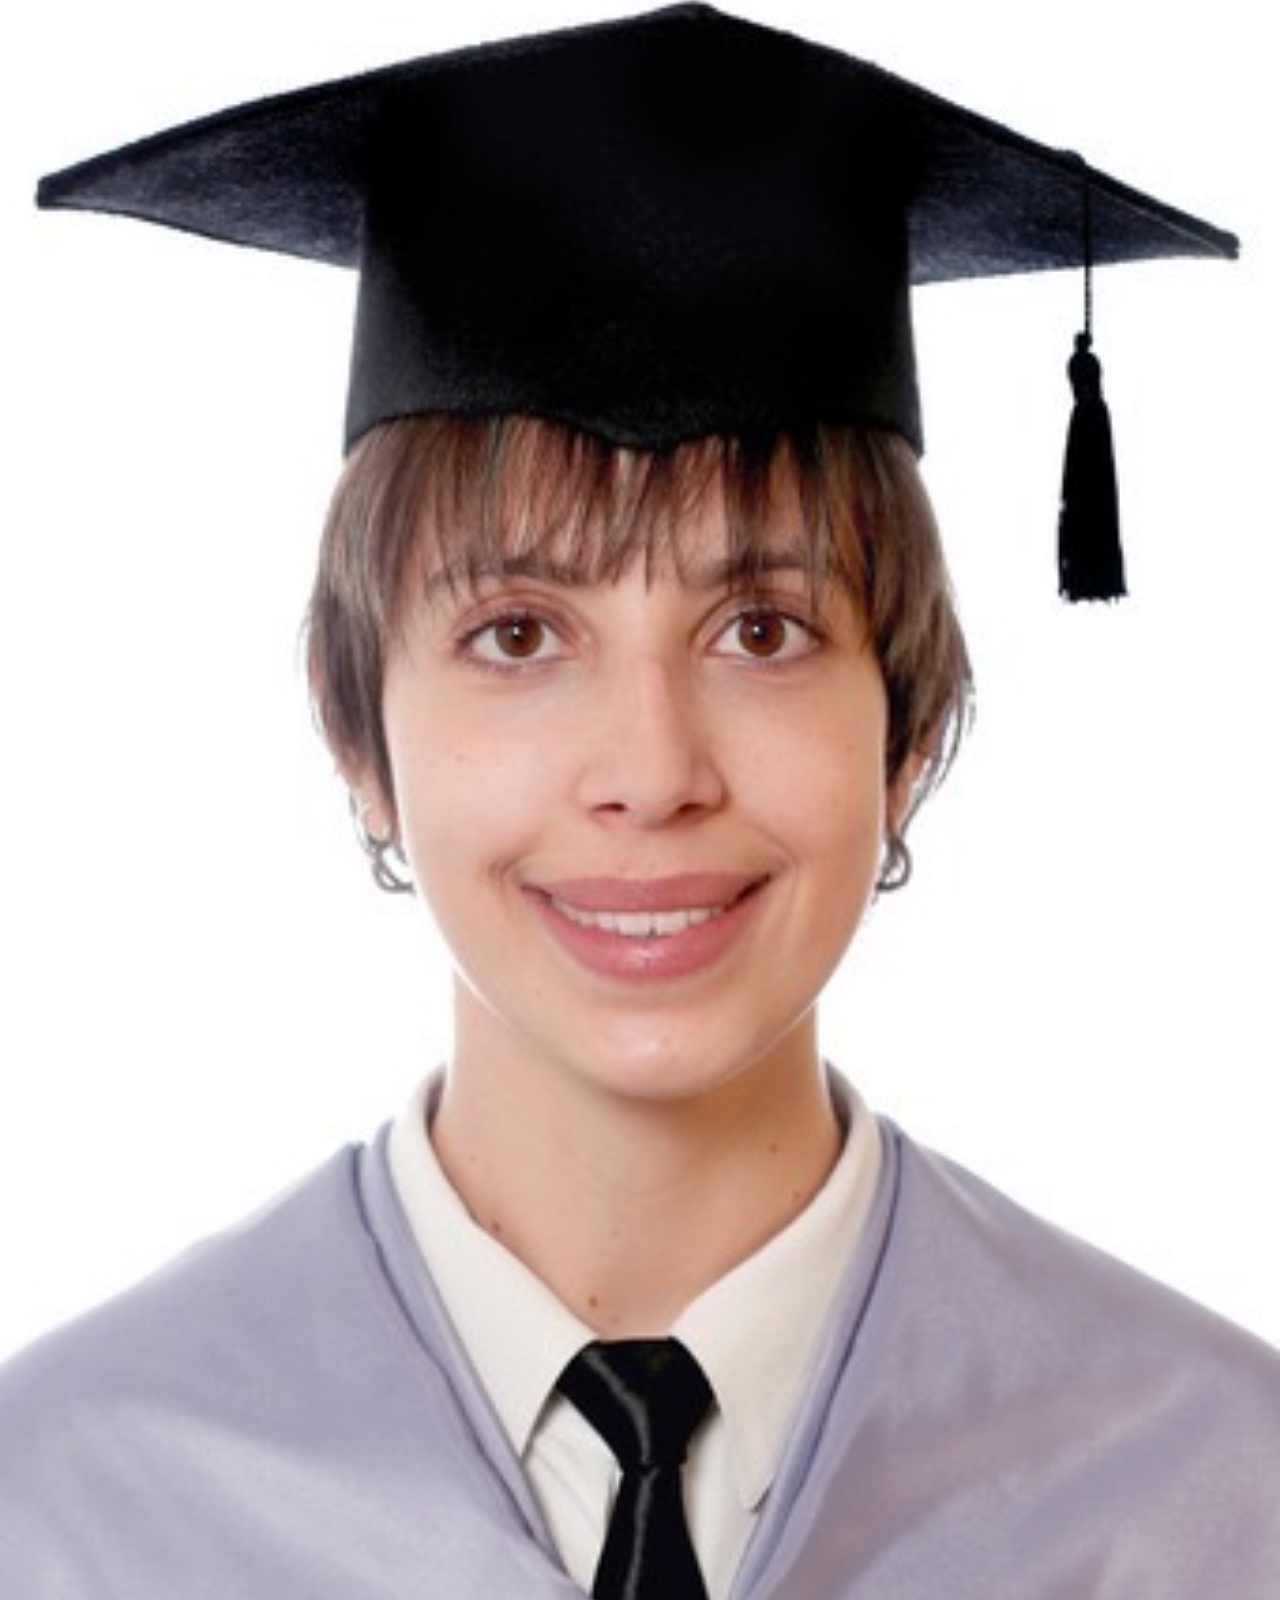
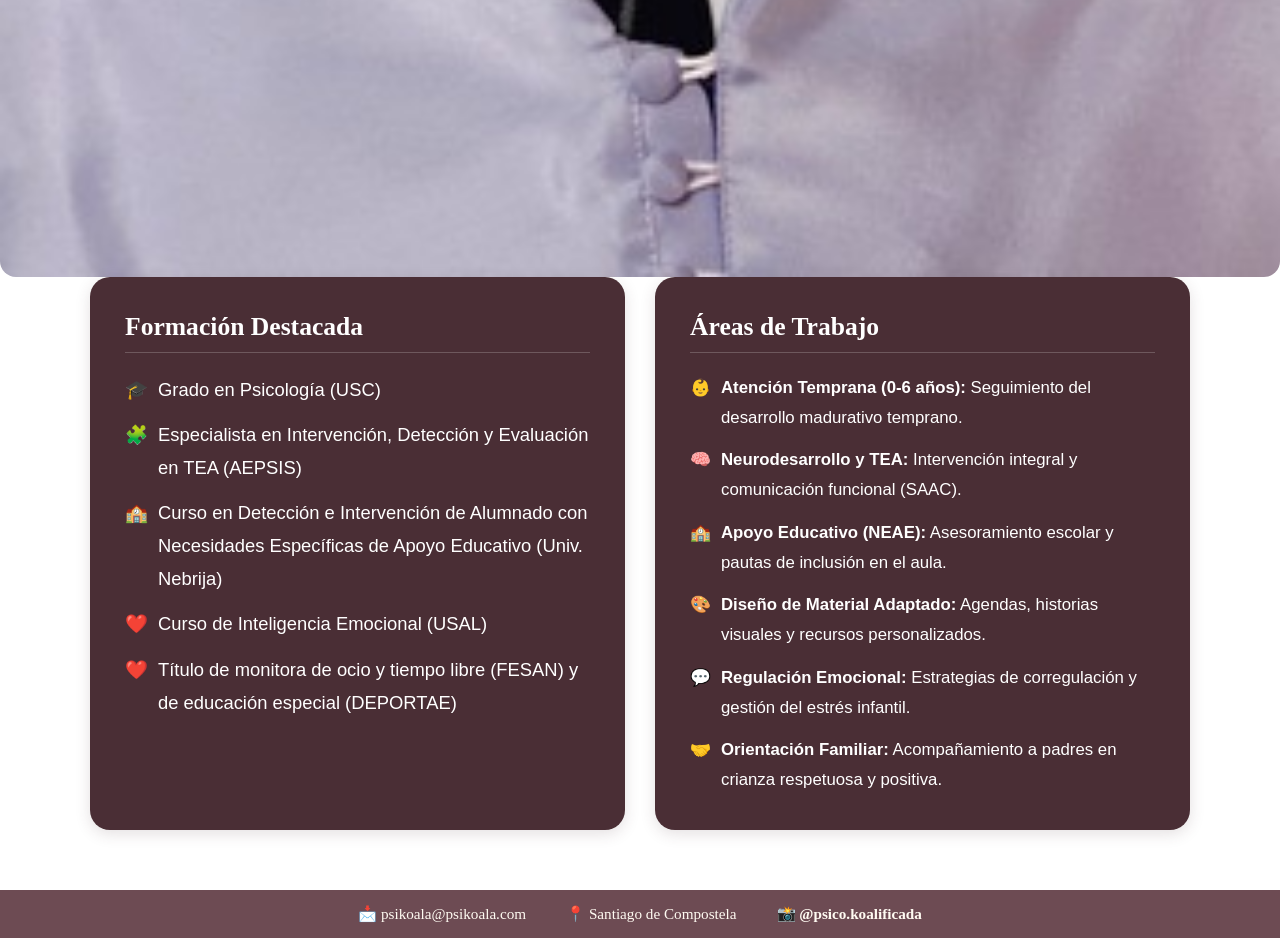
==== commit c12d0a85: "Actualizar conoceme.html" ====
--- a/conoceme.html
+++ b/conoceme.html
@@ -29,56 +29,42 @@
 </div>
 
  
-<!-- CUERPO PRINCIPAL DE LA PÁGINA (SOBRE MÍ) -->
-<main class="conoceme-contenedor-pagina" style="max-width: 1200px !important; margin: 0 auto !important; padding: 130px 20px 0 20px !important; box-sizing: border-box !important; display: block !important;">
-
-  <!-- CONTENEDOR PRINCIPAL -->
-  <div style="display: flex !important; flex-direction: column !important; gap: 40px !important; margin: 0 auto 40px auto !important; max-width: 1100px !important; width: 100% !important; box-sizing: border-box !important;">
-
-    <!-- TÍTULO PRINCIPAL -->
-    <h1 style="color: #6d4b53 !important; font-family: Georgia, 'Times New Roman', serif !important; font-size: 3.4rem !important; font-weight: 700 !important; margin: 0 0 25px 0 !important; line-height: 1.25 !important; text-transform: lowercase !important;">
-        <span style="text-transform: capitalize !important;">Sobre</span> mí
-    </h1>
-
-    <!-- 1. SECCIÓN: PRESENTACIÓN (Koala independiente a la izquierda, tarjeta rosa oscuro a la derecha) -->
-    <div class="tarjeta-recurso" style="display: flex !important; flex-direction: row !important; gap: 30px !important; align-items: stretch !important; width: 100% !important; box-sizing: border-box !important;">
-        
-        <!-- A. IMAGEN KOALA INDEPENDIENTE (Sin fondo unificador) -->
-        <div style="flex: 1 !important; max-width: 400px !important; display: flex !important; justify-content: center !important; align-items: center !important; box-sizing: border-box !important;">
-            <img src="img/conoceme-koala.png.PNG" alt="Conóceme Koala" style="width: 100% !important; height: auto !important; max-height: 100% !important; display: block !important; object-fit: contain !important;">
-        </div>
-
-        <!-- B. TARJETA DE TEXTO ROSA OSCURO / LETRA CLARA (A LA DERECHA) -->
-        <div class="tarjeta-presentacion-oscura" style="flex: 1.5 !important; background-color: #6d4b53 !important; padding: 35px !important; border-radius: 15px !important; box-shadow: 0 4px 15px rgba(109, 75, 83, 0.05) !important; box-sizing: border-box !important; display: flex !important; flex-direction: column !important; justify-content: center !important;">
-            <p style="margin: 0 !important; color: #FFFBF2 !important; font-family: Georgia, 'Times New Roman', serif !important; font-size: 1.4rem !important; line-height: 1.65 !important;">
-                ¡Hola! Soy Sandra Carrera. A través de este espacio te acompaño a comprender y guiar el neurodesarrollo y la educación de tus hijos, aportando estrategias prácticas desde un enfoque respetuoso y centrado en la tranquilidad familiar.
-            </p>
-        </div>
-
+<!-- 1. SECCIÓN: PRESENTACIÓN -->
+<div class="tarjeta-recurso">
+    
+    <!-- A. IMAGEN KOALA INDEPENDIENTE -->
+    <div class="contenedor-imagen-recurso">
+        <img src="img/conoceme-koala.png.PNG" alt="Conóceme Koala">
     </div>
 
-    <!-- 2. SECCIÓN: BIOGRAFÍA (Texto a la izquierda con fondo claro, chica independiente a la derecha) -->
-    <div class="tarjeta-recurso" style="display: flex !important; flex-direction: row !important; gap: 30px !important; align-items: stretch !important; width: 100% !important; box-sizing: border-box !important;">
-        
-        <!-- D. TARJETA DE TEXTO CON SU FONDO ACTUAL (A LA IZQUIERDA) -->
-        <div class="tarjeta-clara-texto" style="flex: 2 !important; background-color: #F7E1E5 !important; padding: 35px !important; border-radius: 15px !important; box-shadow: 0 4px 15px rgba(109, 75, 83, 0.05) !important; box-sizing: border-box !important; display: flex !important; flex-direction: column !important; justify-content: center !important;">
-            <p style="margin: 0 0 20px 0 !important; color: #6d4b53 !important; font-size: 1.4rem !important; line-height: 1.75 !important; font-family: Georgia, serif !important;">
-                Soy <strong style="color: #6d4b53 !important;">psicóloga graduada</strong> por la Universidad de Santiago de Compostela y colegiada Nº G-07583.
-            </p>
-            <p style="margin: 0 !important; color: #6d4b53 !important; font-size: 1.4rem !important; line-height: 1.75 !important; font-family: Georgia, serif !important;">
-                Entiendo la psicología infantil como un espacio de acompañamiento cercano, seguro y sumamente respetuoso con los ritmos de cada menor y las necesidades de su familia.
-            </p>
-        </div>
-
-        <!-- C. IMAGEN DE SANDRA INDEPENDIENTE (Sin bordes ni fondos raros que la unan) -->
-        <div style="flex: 1 !important; max-width: 400px !important; display: flex !important;">
-            <img src="img/imagensandra.png" alt="Sandra Carrera - Psicóloga Infantil" style="width: 100% !important; height: 100% !important; border-radius: 15px !important; object-fit: cover !important; display: block !important;">
-        </div>
-
+    <!-- B. TARJETA DE TEXTO ROSA OSCURO -->
+    <div class="tarjeta-presentacion-oscura">
+        <p>
+            ¡Hola! Soy Sandra Carrera. A través de este espacio te acompaño a comprender y guiar el neurodesarrollo y la educación de tus hijos, aportando estrategias prácticas desde un enfoque respetuoso y centrado en la tranquilidad familiar.
+        </p>
     </div>
 
-  </div>
-</main>
+</div>
+
+<!-- 2. SECCIÓN: BIOGRAFÍA (Imagen primero en el HTML para que en móvil quede arriba) -->
+<div class="tarjeta-recurso">
+    
+    <!-- C. IMAGEN DE SANDRA (Puesta arriba del texto) -->
+    <div class="contenedor-imagen-recurso">
+        <img src="img/imagensandra.png" alt="Sandra Carrera - Psicóloga Infantil" class="foto-sandra">
+    </div>
+
+    <!-- D. TARJETA DE TEXTO ROSA CLARO -->
+    <div class="tarjeta-clara-texto">
+        <p>
+            Soy <strong>psicóloga graduada</strong> por la Universidad de Santiago de Compostela y colegiada Nº G-07583.
+        </p>
+        <p>
+            Entiendo la psicología infantil como un espacio de acompañamiento cercano, seguro y sumamente respetuoso con los ritmos de cada menor y las necesidades de su familia.
+        </p>
+    </div>
+
+</div>
 
 
 <!-- LÍNEA 2: COMPETENCIAS EN PARALELO (Mantienen su fondo oscuro para generar contraste) -->
--- a/style.css
+++ b/style.css
@@ -899,9 +899,11 @@
     }
 
       /* ==========================================================================
-       13. CIERRE DE SECCIONES GENERALES Y ADAPTACIÓN EN MÓVIL
-       ========================================================================== */
-    /* Mantenemos el pie de página fluido en móviles para que quepa en el ancho */
+   13. CIERRE DE SECCIONES GENERALES Y ADAPTACIÓN EN MÓVIL
+   ========================================================================== */
+@media (max-width: 768px) {
+
+    /* Pie de página fluido */
     .contacto-final-lista {
         display: flex !important;
         flex-direction: row !important;
@@ -955,20 +957,23 @@
         max-width: 100% !important; 
     }
     
-    /* El difuminado radial con máscara se ajusta en móviles para evitar parpadeos visuales */
+    /* Quitar máscaras en móviles */
     .bloque-izquierdo-visual img, .tarjeta-horizontal img {
         -webkit-mask-image: none !important;
         mask-image: none !important;
     }
 
-    /* --- CORREGIDO: REGLAS CORRESPONDIENTES A LAS PÁGINAS REVISADAS (AHORA DENTRO DE MÓVIL) --- */
-    .tarjeta-recurso {
+    /* Adaptación de tarjetas y recursos */
+    .tarjeta-recurso, 
+    .contenedor-mochila {
         height: auto !important; 
         display: flex !important;
-        flex-direction: column !important; /* Por defecto: Imagen Koala arriba, tarjeta con texto abajo */
-    }
-
-    /* Modificador exclusivo para la biografía en 'Sobre mí' que fuerza a la foto a subir arriba del texto */
+        flex-direction: column !important;
+        align-items: center !important;
+        width: 100% !important;
+    }
+
+    /* Invierte el orden solo en la biografía si contiene la tarjeta clara */
     .tarjeta-recurso:has(.tarjeta-clara-texto) {
         flex-direction: column-reverse !important;
     }
@@ -979,40 +984,78 @@
         padding: 25px 20px !important; 
     }
 
-    /* Asegura que el texto de la tarjeta del Koala se mantenga claro en móvil */
     .tarjeta-presentacion-oscura p {
         color: #FFFBF2 !important;
     }
 
-    /* Aplica el control de tamaño al contenedor del Koala y a la foto de Sandra */
     .tarjeta-recurso > div[style*="max-width: 400px"] {
         height: auto !important;
         max-height: 300px !important; 
         width: 100% !important;
     }
 
-    .tarjeta-recurso img {
+    .tarjeta-recurso img,
+    .contenedor-mochila img {
+        width: 100% !important;
+        max-width: 220px !important;
         height: auto !important;
-        max-height: 280px !important;
         object-fit: contain !important; 
-        margin: 0 auto !important;
-    }
+        margin: 0 auto 15px auto !important;
+    }
+/* FORZAR APILADO VERTICAL EN MÓVILES */
 @media (max-width: 768px) {
-  /* Forzamos a que el contenedor cambie de fila a columna */
-  .tarjeta-recurso, 
-  .contenedor-mochila { 
+  
+  /* 1. SECCIÓN CONÓCEME */
+  .fila-superior-flex {
     display: flex !important;
-    flex-direction: column !important;
+    flex-direction: column !important; /* Pone los elementos uno debajo de otro */
     align-items: center !important;
     width: 100% !important;
   }
 
-  /* Ajustamos la imagen para que se ponga arriba y centrada */
+  .contenedor-foto-reducida {
+    order: 1 !important; /* Fuerza a la foto a ir ARRIBA */
+    width: 100% !important;
+    margin-bottom: 25px !important;
+  }
+
+  .contenedor-foto-reducida img,
+  .foto-perfil-sobremi {
+    width: 100% !important;
+    max-width: 240px !important; /* Tamaño visible y centrado de la foto */
+    height: auto !important;
+    margin: 0 auto !important;
+  }
+
+  .tarjeta-sidebar {
+    order: 2 !important; /* Fuerza a la tarjeta a ir DEBAJO de la foto */
+    width: 100% !important;
+    min-width: 0 !important;
+  }
+
+  /* 2. SECCIÓN RECURSOS (MOCHILA SENSORAL) */
+  .tarjeta-recurso,
+  div[class*="recurso"],
+  main > div {
+    display: flex !important;
+    flex-direction: column !important; /* Imagen arriba, tarjeta abajo */
+    align-items: center !important;
+    width: 100% !important;
+  }
+
   .tarjeta-recurso img,
-  .contenedor-mochila img {
-    width: 120px; /* Ajusta el tamaño de la ilustración */
-    height: auto;
-    margin-bottom: 15px; /* Espacio entre la imagen y la tarjeta */
+  div[class*="recurso"] img {
+    order: 1 !important;
+    width: 100% !important;
+    max-width: 200px !important; /* Tamaño grande de la ilustración de la mochila */
+    height: auto !important;
+    margin: 0 auto 20px auto !important;
   }
-}
-} /* <<< ESTE ES EL CIERRE DE LA MEDIA QUERY GENERAL MÓVIL (CORREGIDO Y SIN LLAVES SOBERANTES) */
+
+  .tarjeta-presentacion-oscura,
+  .tarjeta-clara-texto {
+    order: 2 !important;
+    width: 100% !important;
+  }
+}
+} /* Fin de la @media query */
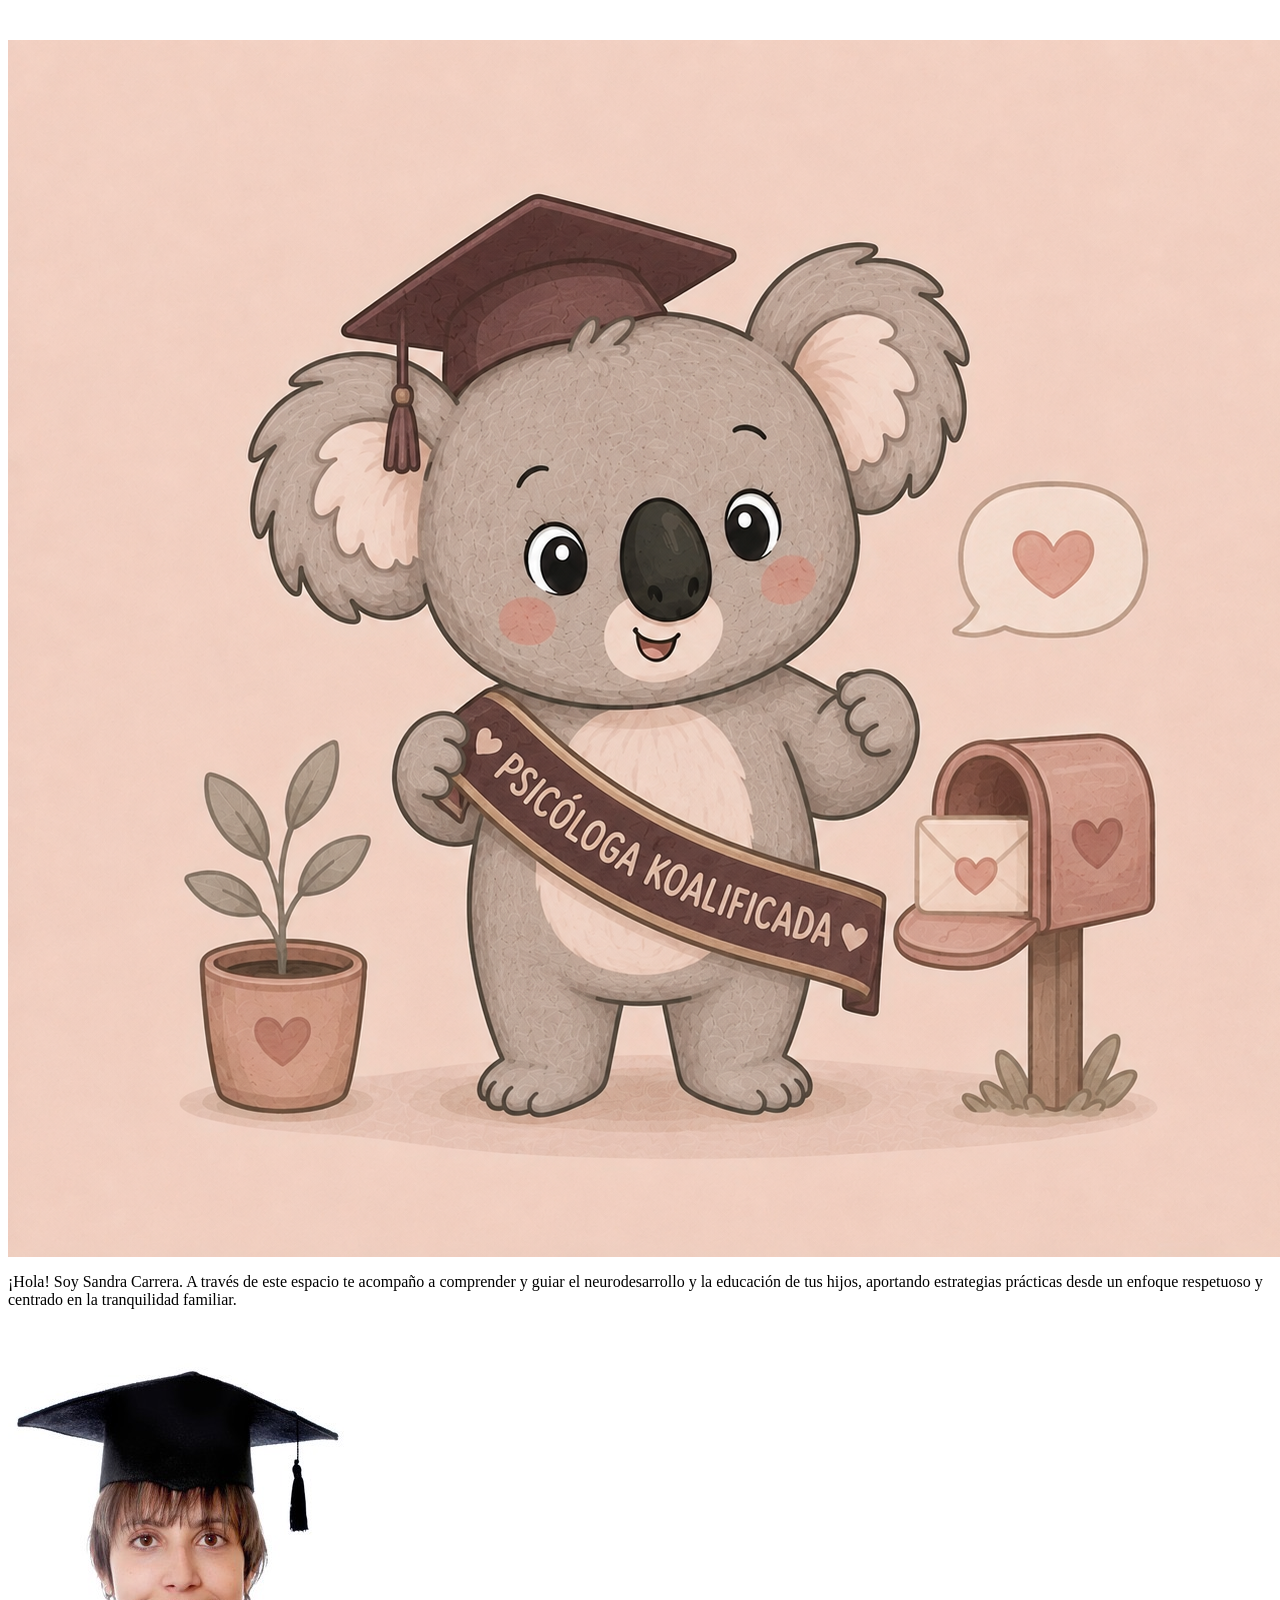
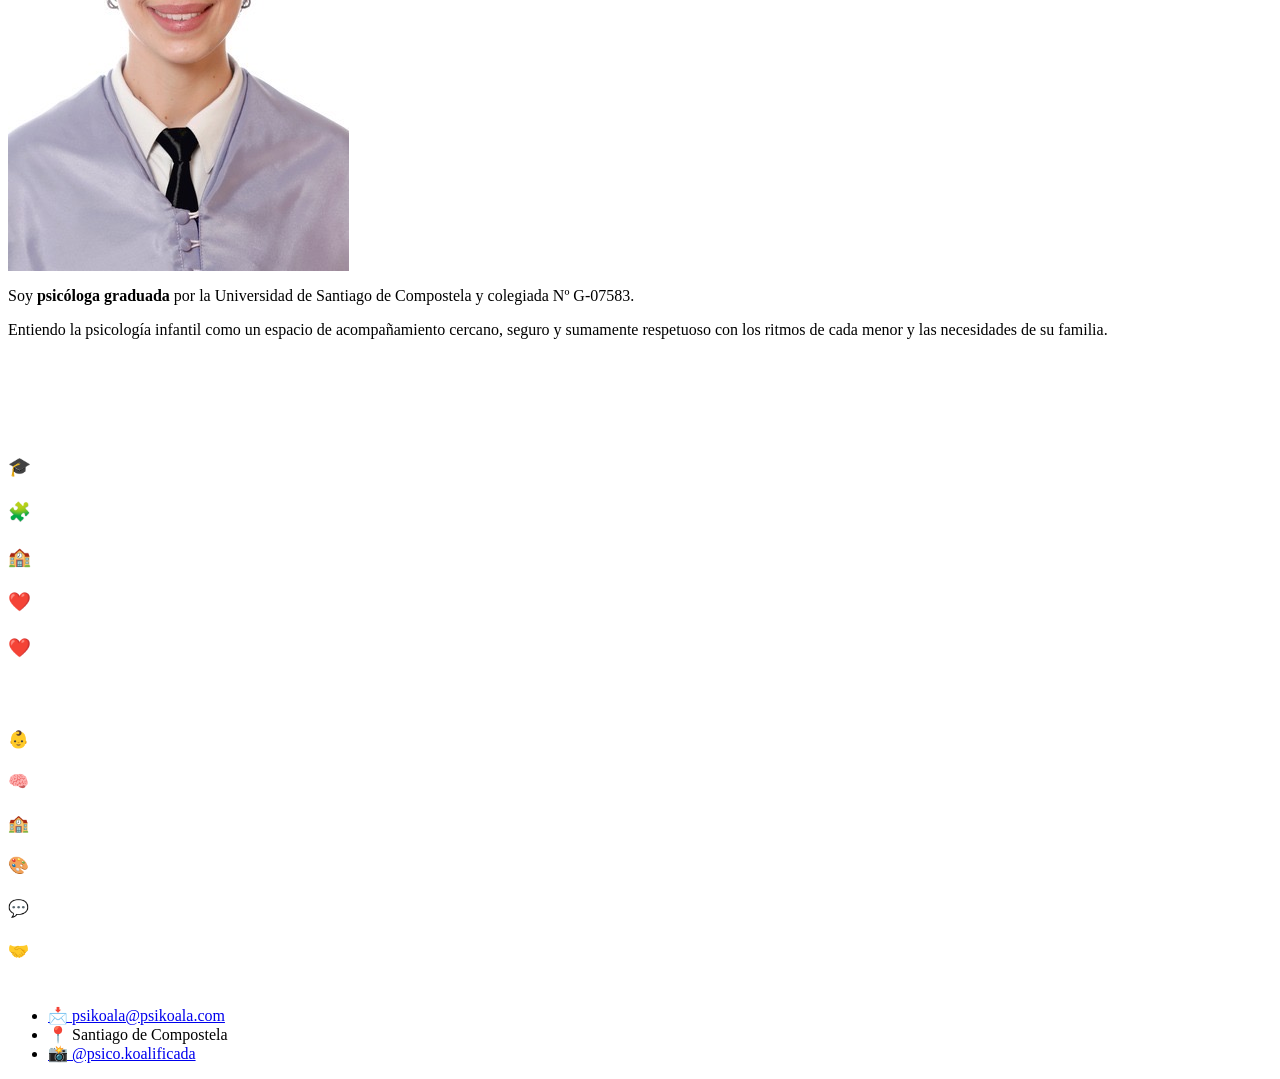
==== commit 04ff41b9: "Update conoceme.html" ====
--- a/conoceme.html
+++ b/conoceme.html
@@ -1,39 +1,11 @@
-<!DOCTYPE html>
-<html lang="es">
-<head>
-    <meta charset="UTF-8">
-    <meta name="viewport" content="width=device-width, initial-scale=1.0">
-    <title>Conóceme - Sandra Carrera</title>
-    <link rel="stylesheet" href="style.css">
-</head>
+<body> <!-- CORRECCIÓN: Agregada la etiqueta body que faltaba -->
 
-
-    <!-- MENÚ DE NAVEGACIÓN CORPORATIVA ADAPTADO A MÓVILES -->
-    <nav class="nav-principal" style="display: flex; flex-wrap: wrap; justify-content: space-between; align-items: center; padding: 15px 20px; background-color: #ffffff; box-shadow: 0 2px 5px rgba(0,0,0,0.05); gap: 15px;">
-        
-        <!-- Nombre/Logo a la izquierda -->
-        <a href="index.html" class="nav-logo" style="text-decoration: none; color: #6d4b53; font-family: Georgia, serif; font-weight: 700; font-size: 1.1rem;">
-            <span style="white-space: nowrap;">Sandra Carrera Castaño</span>
-        </a>
-        
-        <!-- Lista de botones que ahora se alinean al centro si caen de línea -->
-        <ul class="nav-links" style="display: flex; flex-wrap: wrap; gap: 8px; justify-content: center; align-items: center; list-style: none; margin: 0; padding: 0;">
-            <li><a href="index.html" style="background-color: #F7E1E5; color: #6d4b53; font-family: Georgia, serif; padding: 6px 12px; border-radius: 20px; text-decoration: none; display: inline-block; font-weight: 600; font-size: 0.85rem;">Inicio</a></li>
-            <li><a href="filosofia.html" style="background-color: #F7E1E5; color: #6d4b53; font-family: Georgia, serif; padding: 6px 12px; border-radius: 20px; text-decoration: none; display: inline-block; font-weight: 600; font-size: 0.85rem;">Filosofía koala</a></li>
-            <li><a href="terapia.html" style="background-color: #F7E1E5; color: #6d4b53; font-family: Georgia, serif; padding: 6px 12px; border-radius: 20px; text-decoration: none; display: inline-block; font-weight: 600; font-size: 0.85rem;">Ramas terapéuticas</a></li>
-            <li><a href="recursos.html" style="background-color: #F7E1E5; color: #6d4b53; font-family: Georgia, serif; padding: 6px 12px; border-radius: 20px; text-decoration: none; display: inline-block; font-weight: 600; font-size: 0.85rem;">Recursos koalificados</a></li>
-            <li><a href="conoceme.html" style="background-color: #F7E1E5; color: #6d4b53; font-family: Georgia, serif; padding: 6px 12px; border-radius: 20px; text-decoration: none; display: inline-block; font-weight: 600; font-size: 0.85rem;">Conóceme</a></li>
-            <li><a href="contacto.html" style="background-color: #F7E1E5; color: #6d4b53; font-family: Georgia, serif; padding: 6px 12px; border-radius: 20px; text-decoration: none; display: inline-block; font-weight: 600; font-size: 0.85rem;">Contáctame</a></li>
-        </ul>
-    </nav>
-</div>
-
- 
 <!-- 1. SECCIÓN: PRESENTACIÓN -->
-<div class="tarjeta-recurso">
+<!-- Agregamos 'section-inner' para centrar y dar márgenes limpios en PC -->
+<div class="tarjeta-recurso section-inner" style="margin-top: 40px; margin-bottom: 50px;">
     
-    <!-- A. IMAGEN KOALA INDEPENDIENTE -->
-    <div class="contenedor-imagen-recurso">
+    <!-- CORRECCIÓN: Cambiado a 'contenedor-imagen' para que el CSS controle el tamaño del koala -->
+    <div class="contenedor-imagen">
         <img src="img/conoceme-koala.png.PNG" alt="Conóceme Koala">
     </div>
 
@@ -46,11 +18,11 @@
 
 </div>
 
-<!-- 2. SECCIÓN: BIOGRAFÍA (Imagen primero en el HTML para que en móvil quede arriba) -->
-<div class="tarjeta-recurso">
+<!-- 2. SECCIÓN: BIOGRAFÍA -->
+<div class="tarjeta-recurso section-inner" style="margin-bottom: 50px;">
     
-    <!-- C. IMAGEN DE SANDRA (Puesta arriba del texto) -->
-    <div class="contenedor-imagen-recurso">
+    <!-- CORRECCIÓN: Cambiado a 'contenedor-imagen' para que la foto de Sandra se adapte perfectamente -->
+    <div class="contenedor-imagen">
         <img src="img/imagensandra.png" alt="Sandra Carrera - Psicóloga Infantil" class="foto-sandra">
     </div>
 
@@ -66,52 +38,52 @@
 
 </div>
 
+<!-- LÍNEA 2: COMPETENCIAS EN PARALELO (Adaptado a móviles) -->
+<!-- CORRECCIÓN: Quitamos el display:flex inline para que actúe la clase responsiva y eliminamos etiquetas duplicadas al final -->
+<div class="tarjetas-grid-contenedor section-inner" style="margin: 0 auto 40px auto !important; margin-top: 30px !important;">
+    
+    <!-- TARJETA Formación Destacada -->
+    <aside class="tarjeta-sidebar value-item">
+        <h3 style="color: #ffffff !important; font-family: Georgia, serif !important; font-size: 1.6rem !important; margin-top: 0 !important; margin-bottom: 20px !important; border-bottom: 1px solid rgba(255,255,255,0.2) !important; padding-bottom: 10px !important;">Formación Destacada</h3>
+        <ul style="margin: 0 !important; padding: 0 !important; list-style: none !important; font-family: sans-serif !important; color: #ffffff !important; line-height: 1.8 !important; font-size: 1.15rem !important;">
+            <li style="margin-bottom: 12px !important; display: flex !important; gap: 10px !important; align-items: flex-start !important;"><span>🎓</span> <span>Grado en Psicología (USC)</span></li>
+            <li style="margin-bottom: 12px !important; display: flex !important; gap: 10px !important; align-items: flex-start !important;"><span>🧩</span> <span>Especialista en Intervención, Detección y Evaluación en TEA (AEPSIS)</span></li>
+            <li style="margin-bottom: 12px !important; display: flex !important; gap: 10px !important; align-items: flex-start !important;"><span>🏫</span> <span>Curso en Detección e Intervención de Alumnado con Necesidades Específicas de Apoyo Educativo (Univ. Nebrija)</span></li>
+            <li style="margin-bottom: 12px !important; display: flex !important; gap: 10px !important; align-items: flex-start !important;"><span>❤️</span> <span>Curso de Inteligencia Emocional (USAL)</span></li>
+            <li style="margin-bottom: 0 !important; display: flex !important; gap: 10px !important; align-items: flex-start !important;"><span>❤️</span> <span>Título de monitora de ocio y tiempo libre (FESAN) y de educación especial (DEPORTAE)</span></li>
+        </ul>
+    </aside>
 
-<!-- LÍNEA 2: COMPETENCIAS EN PARALELO (Mantienen su fondo oscuro para generar contraste) -->
-<div class="fila-bloques-competencias" style="display: flex !important; gap: 30px !important; flex-wrap: wrap !important; align-items: stretch !important; margin: 0 auto 40px auto !important; max-width: 1100px !important; width: 100% !important; box-sizing: border-box !important;">
-  
-<!-- TARJETA Formación Destacada - TAMAÑO DE LETRA AUMENTADO -->
-<aside class="tarjeta-sidebar" style="flex: 1 !important; min-width: 300px !important; background-color: #4A2E35 !important; padding: 35px !important; border-radius: 20px !important; box-shadow: 0 4px 15px rgba(74, 46, 53, 0.15) !important; box-sizing: border-box !important;">
-    <h3 style="color: #ffffff !important; font-family: Georgia, serif !important; font-size: 1.6rem !important; margin-top: 0 !important; margin-bottom: 20px !important; border-bottom: 1px solid rgba(255,255,255,0.2) !important; padding-bottom: 10px !important;">Formación Destacada</h3>
-    <ul style="margin: 0 !important; padding: 0 !important; list-style: none !important; font-family: sans-serif !important; color: #ffffff !important; line-height: 1.8 !important; font-size: 1.15rem !important;">
-        <li style="margin-bottom: 12px !important; display: flex !important; gap: 10px !important; align-items: flex-start !important;"><span>🎓</span> <span>Grado en Psicología (USC)</span></li>
-        <li style="margin-bottom: 12px !important; display: flex !important; gap: 10px !important; align-items: flex-start !important;"><span>🧩</span> <span>Especialista en Intervención, Detección y Evaluación en TEA (AEPSIS)</span></li>
-        <li style="margin-bottom: 12px !important; display: flex !important; gap: 10px !important; align-items: flex-start !important;"><span>🏫</span> <span>Curso en Detección e Intervención de Alumnado con Necesidades Específicas de Apoyo Educativo (Univ. Nebrija)</span></li>
-        <li style="margin-bottom: 12px !important; display: flex !important; gap: 10px !important; align-items: flex-start !important;"><span>❤️</span> <span>Curso de Inteligencia Emocional (USAL)</span></li>
-        <li style="margin-bottom: 0 !important; display: flex !important; gap: 10px !important; align-items: flex-start !important;"><span>❤️</span> <span>Título de monitora de ocio y tiempo libre (FESAN) y de educación especial (DEPORTAE)</span></li>
-    </ul>
-</aside>
-
-<!-- TARJETA Áreas de Trabajo - ENRIQUECIDA -->
-<aside class="tarjeta-sidebar" style="flex: 1 !important; min-width: 300px !important; background-color: #4A2E35 !important; padding: 35px !important; border-radius: 20px !important; box-shadow: 0 4px 15px rgba(74, 46, 53, 0.15) !important; box-sizing: border-box !important;">
-    <h3 style="color: #ffffff !important; font-family: Georgia, serif !important; font-size: 1.6rem !important; margin-top: 0 !important; margin-bottom: 20px !important; border-bottom: 1px solid rgba(255,255,255,0.2) !important; padding-bottom: 10px !important;">Áreas de Trabajo</h3>
-    <ul style="margin: 0 !important; padding: 0 !important; list-style: none !important; font-family: sans-serif !important; color: #ffffff !important; line-height: 1.8 !important; font-size: 1.05rem !important;">
-        <li style="margin-bottom: 12px !important; display: flex !important; gap: 10px !important; align-items: flex-start !important;"><span>👶</span> <span><strong>Atención Temprana (0-6 años):</strong> Seguimiento del desarrollo madurativo temprano.</span></li>
-        <li style="margin-bottom: 12px !important; display: flex !important; gap: 10px !important; align-items: flex-start !important;"><span>🧠</span> <span><strong>Neurodesarrollo y TEA:</strong> Intervención integral y comunicación funcional (SAAC).</span></li>
-        <li style="margin-bottom: 12px !important; display: flex !important; gap: 10px !important; align-items: flex-start !important;"><span>🏫</span> <span><strong>Apoyo Educativo (NEAE):</strong> Asesoramiento escolar y pautas de inclusión en el aula.</span></li>
-        <li style="margin-bottom: 12px !important; display: flex !important; gap: 10px !important; align-items: flex-start !important;"><span>🎨</span> <span><strong>Diseño de Material Adaptado:</strong> Agendas, historias visuales y recursos personalizados.</span></li>
-        <li style="margin-bottom: 12px !important; display: flex !important; gap: 10px !important; align-items: flex-start !important;"><span>💬</span> <span><strong>Regulación Emocional:</strong> Estrategias de corregulación y gestión del estrés infantil.</span></li>
-        <li style="margin-bottom: 0 !important; display: flex !important; gap: 10px !important; align-items: flex-start !important;"><span>🤝</span> <span><strong>Orientación Familiar:</strong> Acompañamiento a padres en crianza respetuosa y positiva.</span></li>
-    </ul>
-</aside>
+    <!-- TARJETA Áreas de Trabajo -->
+    <aside class="tarjeta-sidebar value-item">
+        <h3 style="color: #ffffff !important; font-family: Georgia, serif !important; font-size: 1.6rem !important; margin-top: 0 !important; margin-bottom: 20px !important; border-bottom: 1px solid rgba(255,255,255,0.2) !important; padding-bottom: 10px !important;">Áreas de Trabajo</h3>
+        <ul style="margin: 0 !important; padding: 0 !important; list-style: none !important; font-family: sans-serif !important; color: #ffffff !important; line-height: 1.8 !important; font-size: 1.05rem !important;">
+            <li style="margin-bottom: 12px !important; display: flex !important; gap: 10px !important; align-items: flex-start !important;"><span>👶</span> <span><strong>Atención Temprana (0-6 años):</strong> Seguimiento del desarrollo madurativo temprano.</span></li>
+            <li style="margin-bottom: 12px !important; display: flex !important; gap: 10px !important; align-items: flex-start !important;"><span>🧠</span> <span><strong>Neurodesarrollo y TEA:</strong> Intervención integral y comunicación funcional (SAAC).</span></li>
+            <li style="margin-bottom: 12px !important; display: flex !important; gap: 10px !important; align-items: flex-start !important;"><span>🏫</span> <span><strong>Apoyo Educativo (NEAE):</strong> Asesoramiento escolar y pautas de inclusión en el aula.</span></li>
+            <li style="margin-bottom: 12px !important; display: flex !important; gap: 10px !important; align-items: flex-start !important;"><span>🎨</span> <span><strong>Diseño de Material Adaptado:</strong> Agendas, historias visuales y recursos personalizados.</span></li>
+            <li style="margin-bottom: 12px !important; display: flex !important; gap: 10px !important; align-items: flex-start !important;"><span>💬</span> <span><strong>Regulación Emocional:</strong> Estrategias de corregulación y gestión del estrés infantil.</span></li>
+            <li style="margin-bottom: 0 !important; display: flex !important; gap: 10px !important; align-items: flex-start !important;"><span>🤝</span> <span><strong>Orientación Familiar:</strong> Acompañamiento a padres en crianza respetuosa y positiva.</span></li>
+        </ul>
+    </aside>
 </div>
 
  
-<!-- PIE DE PÁGINA FINAL HORIZONTAL EMPOJADO ABAJO DEL TODO -->
-<footer class="pie-contacto-final" style="background-color: #6D4B53 !important; padding: 15px 0 !important; margin-top: 60px !important; width: 100vw !important; position: relative !important; left: 50% !important; right: 50% !important; margin-left: -50vw !important; margin-right: -50vw !important; box-sizing: border-box !important;">
-    <div class="pie-contenedor" style="max-width: 1100px !important; margin: 0 auto !important; padding: 0 20px !important; box-sizing: border-box !important;">
-        
-        <ul class="contacto-final-lista" style="list-style: none !important; padding: 0 !important; margin: 0 !important; display: flex !important; flex-direction: row !important; justify-content: center !important; align-items: center !important; gap: 40px !important;">
+<!-- PIE DE PÁGINA CORPORATIVO -->
+<!-- CORRECCIÓN: Eliminamos el ancho 100vw inline y los márgenes negativos que rompen el móvil -->
+<footer class="pie-contacto-final">
+    <div class="pie-contenedor">
+        <ul class="contacto-final-lista">
             <li>
-                <a href="mailto:psikoala@psikoala.com" style="text-decoration: none !important; color: #FFFBF2 !important; font-family: Georgia, serif !important; font-size: 0.95rem !important;">
+                <a href="mailto:psikoala@psikoala.com">
                     📩 psikoala@psikoala.com
                 </a>
             </li>
-            <li style="display: inline-block !important; color: #FFFBF2 !important; font-family: Georgia, serif !important; font-size: 0.95rem !important; margin: 0 !important;">
+            <li>
                 📍 Santiago de Compostela
             </li>
             <li>
-                <a href="https://instagram.com" target="_blank" rel="noopener noreferrer" style="text-decoration: none !important; color: #FFFBF2 !important; font-family: Georgia, serif !important; font-size: 0.95rem !important; font-weight: 600 !important;">
+                <a href="https://instagram.com" target="_blank" rel="noopener noreferrer">
                     📸 @psico.koalificada
                 </a>
             </li>
@@ -119,10 +91,5 @@
     </div>
 </footer>
 
-
 </body>
 </html>
-
-
-</body>
-</html>
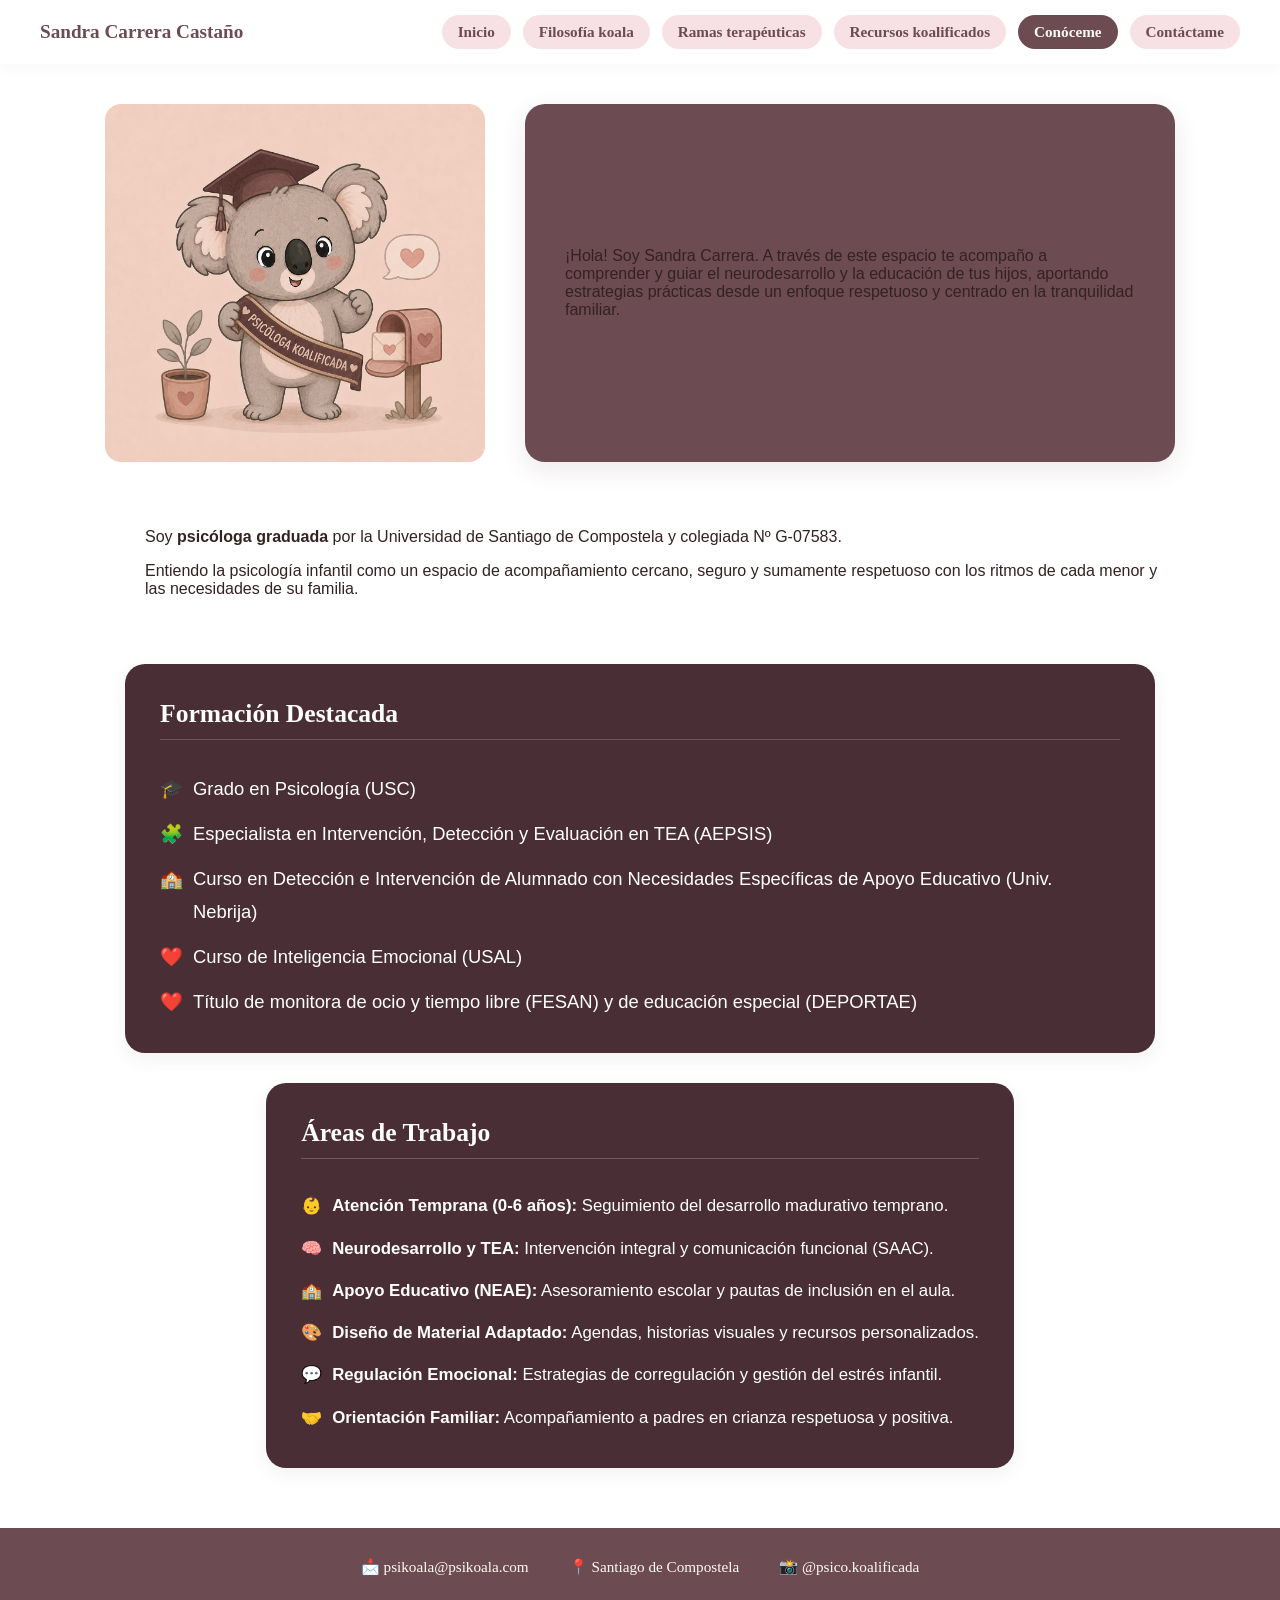
==== commit 088a26c5: "Update conoceme.html" ====
--- a/conoceme.html
+++ b/conoceme.html
@@ -1,95 +1,114 @@
-<body> <!-- CORRECCIÓN: Agregada la etiqueta body que faltaba -->
+<!DOCTYPE html>
+<html lang="es">
+<head>
+    <meta charset="UTF-8">
+    <meta name="viewport" content="width=device-width, initial-scale=1.0">
+    <title>Conóceme - Sandra Carrera</title>
+    <link rel="stylesheet" href="style.css">
+</head>
+<body>
 
-<!-- 1. SECCIÓN: PRESENTACIÓN -->
-<!-- Agregamos 'section-inner' para centrar y dar márgenes limpios en PC -->
-<div class="tarjeta-recurso section-inner" style="margin-top: 40px; margin-bottom: 50px;">
-    
-    <!-- CORRECCIÓN: Cambiado a 'contenedor-imagen' para que el CSS controle el tamaño del koala -->
-    <div class="contenedor-imagen">
-        <img src="img/conoceme-koala.png.PNG" alt="Conóceme Koala">
-    </div>
+    <!-- MENÚ DE NAVEGACIÓN CORPORATIVA -->
+    <nav class="nav-principal">
+        <!-- Nombre/Logo a la izquierda -->
+        <a href="index.html" class="nav-logo">
+            <span>Sandra Carrera Castaño</span>
+        </a>
+        
+        <!-- Lista de botones -->
+        <ul class="nav-links">
+            <li><a href="index.html">Inicio</a></li>
+            <li><a href="filosofia.html">Filosofía koala</a></li>
+            <li><a href="terapia.html">Ramas terapéuticas</a></li>
+            <li><a href="recursos.html">Recursos koalificados</a></li>
+            <li><a href="conoceme.html" class="boton-nav">Conóceme</a></li>
+            <li><a href="contacto.html">Contáctame</a></li>
+        </ul>
+    </nav>
 
-    <!-- B. TARJETA DE TEXTO ROSA OSCURO -->
-    <div class="tarjeta-presentacion-oscura">
-        <p>
-            ¡Hola! Soy Sandra Carrera. A través de este espacio te acompaño a comprender y guiar el neurodesarrollo y la educación de tus hijos, aportando estrategias prácticas desde un enfoque respetuoso y centrado en la tranquilidad familiar.
-        </p>
-    </div>
+    <!-- CONTENEDOR PRINCIPAL QUE LIMITA EL ANCHO EN PC Y DA MÁRGENES EN MÓVIL -->
+    <main class="section-inner" style="margin-top: 40px;">
 
-</div>
+        <!-- 1. SECCIÓN: PRESENTACIÓN (Koala + Texto Rosa Oscuro) -->
+        <div class="tarjeta-recurso" style="margin-bottom: 50px;">
+            <!-- Contenedor de la imagen corregido para el CSS -->
+            <div class="contenedor-imagen">
+                <img src="img/conoceme-koala.png.PNG" alt="Conóceme Koala">
+            </div>
 
-<!-- 2. SECCIÓN: BIOGRAFÍA -->
-<div class="tarjeta-recurso section-inner" style="margin-bottom: 50px;">
-    
-    <!-- CORRECCIÓN: Cambiado a 'contenedor-imagen' para que la foto de Sandra se adapte perfectamente -->
-    <div class="contenedor-imagen">
-        <img src="img/imagensandra.png" alt="Sandra Carrera - Psicóloga Infantil" class="foto-sandra">
-    </div>
+            <!-- Tarjeta de texto rosa oscuro -->
+            <div class="tarjeta-presentacion-oscura">
+                <p>
+                    ¡Hola! Soy Sandra Carrera. A través de este espacio te acompaño a comprender y guiar el neurodesarrollo y la educación de tus hijos, aportando estrategias prácticas desde un enfoque respetuoso y centrado en la tranquilidad familiar.
+                </p>
+            </div>
+        </div>
 
-    <!-- D. TARJETA DE TEXTO ROSA CLARO -->
-    <div class="tarjeta-clara-texto">
-        <p>
-            Soy <strong>psicóloga graduada</strong> por la Universidad de Santiago de Compostela y colegiada Nº G-07583.
-        </p>
-        <p>
-            Entiendo la psicología infantil como un espacio de acompañamiento cercano, seguro y sumamente respetuoso con los ritmos de cada menor y las necesidades de su familia.
-        </p>
-    </div>
+        <!-- 2. SECCIÓN: BIOGRAFÍA (Foto Sandra + Texto Rosa Claro) -->
+        <div class="tarjeta-recurso" style="margin-bottom: 50px;">
+            <!-- Contenedor de la imagen de Sandra -->
+            <div class="contenedor-imagen">
+                <img src="img/imagensandra.png" alt="Sandra Carrera - Psicóloga Infantil" class="foto-sandra">
+            </div>
 
-</div>
+            <!-- Tarjeta de texto rosa claro -->
+            <div class="tarjeta-clara-texto">
+                <p>
+                    Soy <strong>psicóloga graduada</strong> por la Universidad de Santiago de Compostela y colegiada Nº G-07583.
+                </p>
+                <p>
+                    Entiendo la psicología infantil como un espacio de acompañamiento cercano, seguro y sumamente respetuoso con los ritmos de cada menor y las necesidades de su familia.
+                </p>
+            </div>
+        </div>
 
-<!-- LÍNEA 2: COMPETENCIAS EN PARALELO (Adaptado a móviles) -->
-<!-- CORRECCIÓN: Quitamos el display:flex inline para que actúe la clase responsiva y eliminamos etiquetas duplicadas al final -->
-<div class="tarjetas-grid-contenedor section-inner" style="margin: 0 auto 40px auto !important; margin-top: 30px !important;">
-    
-    <!-- TARJETA Formación Destacada -->
-    <aside class="tarjeta-sidebar value-item">
-        <h3 style="color: #ffffff !important; font-family: Georgia, serif !important; font-size: 1.6rem !important; margin-top: 0 !important; margin-bottom: 20px !important; border-bottom: 1px solid rgba(255,255,255,0.2) !important; padding-bottom: 10px !important;">Formación Destacada</h3>
-        <ul style="margin: 0 !important; padding: 0 !important; list-style: none !important; font-family: sans-serif !important; color: #ffffff !important; line-height: 1.8 !important; font-size: 1.15rem !important;">
-            <li style="margin-bottom: 12px !important; display: flex !important; gap: 10px !important; align-items: flex-start !important;"><span>🎓</span> <span>Grado en Psicología (USC)</span></li>
-            <li style="margin-bottom: 12px !important; display: flex !important; gap: 10px !important; align-items: flex-start !important;"><span>🧩</span> <span>Especialista en Intervención, Detección y Evaluación en TEA (AEPSIS)</span></li>
-            <li style="margin-bottom: 12px !important; display: flex !important; gap: 10px !important; align-items: flex-start !important;"><span>🏫</span> <span>Curso en Detección e Intervención de Alumnado con Necesidades Específicas de Apoyo Educativo (Univ. Nebrija)</span></li>
-            <li style="margin-bottom: 12px !important; display: flex !important; gap: 10px !important; align-items: flex-start !important;"><span>❤️</span> <span>Curso de Inteligencia Emocional (USAL)</span></li>
-            <li style="margin-bottom: 0 !important; display: flex !important; gap: 10px !important; align-items: flex-start !important;"><span>❤️</span> <span>Título de monitora de ocio y tiempo libre (FESAN) y de educación especial (DEPORTAE)</span></li>
-        </ul>
-    </aside>
+        <!-- 3. SECCIÓN: COMPETENCIAS Y FORMACIÓN (Tarjetas en Paralelo) -->
+        <div class="tarjetas-grid-contenedor" style="margin-bottom: 60px;">
+            
+            <!-- Tarjeta Formación Destacada -->
+            <aside class="tarjeta-sidebar value-item">
+                <h3 style="color: #ffffff !important; font-family: var(--ff-display) !important; font-size: 1.6rem !important; margin-top: 0 !important; margin-bottom: 20px !important; border-bottom: 1px solid rgba(255,255,255,0.2) !important; padding-bottom: 10px !important;">Formación Destacada</h3>
+                <ul style="margin: 0 !important; padding: 0 !important; list-style: none !important; font-family: sans-serif !important; color: #ffffff !important; line-height: 1.8 !important; font-size: 1.15rem !important;">
+                    <li style="margin-bottom: 12px !important; display: flex !important; gap: 10px !important; align-items: flex-start !important;"><span>🎓</span> <span>Grado en Psicología (USC)</span></li>
+                    <li style="margin-bottom: 12px !important; display: flex !important; gap: 10px !important; align-items: flex-start !important;"><span>🧩</span> <span>Especialista en Intervención, Detección y Evaluación en TEA (AEPSIS)</span></li>
+                    <li style="margin-bottom: 12px !important; display: flex !important; gap: 10px !important; align-items: flex-start !important;"><span>🏫</span> <span>Curso en Detección e Intervención de Alumnado con Necesidades Específicas de Apoyo Educativo (Univ. Nebrija)</span></li>
+                    <li style="margin-bottom: 12px !important; display: flex !important; gap: 10px !important; align-items: flex-start !important;"><span>❤️</span> <span>Curso de Inteligencia Emocional (USAL)</span></li>
+                    <li style="margin-bottom: 0 !important; display: flex !important; gap: 10px !important; align-items: flex-start !important;"><span>❤️</span> <span>Título de monitora de ocio y tiempo libre (FESAN) y de educación especial (DEPORTAE)</span></li>
+                </ul>
+            </aside>
 
-    <!-- TARJETA Áreas de Trabajo -->
-    <aside class="tarjeta-sidebar value-item">
-        <h3 style="color: #ffffff !important; font-family: Georgia, serif !important; font-size: 1.6rem !important; margin-top: 0 !important; margin-bottom: 20px !important; border-bottom: 1px solid rgba(255,255,255,0.2) !important; padding-bottom: 10px !important;">Áreas de Trabajo</h3>
-        <ul style="margin: 0 !important; padding: 0 !important; list-style: none !important; font-family: sans-serif !important; color: #ffffff !important; line-height: 1.8 !important; font-size: 1.05rem !important;">
-            <li style="margin-bottom: 12px !important; display: flex !important; gap: 10px !important; align-items: flex-start !important;"><span>👶</span> <span><strong>Atención Temprana (0-6 años):</strong> Seguimiento del desarrollo madurativo temprano.</span></li>
-            <li style="margin-bottom: 12px !important; display: flex !important; gap: 10px !important; align-items: flex-start !important;"><span>🧠</span> <span><strong>Neurodesarrollo y TEA:</strong> Intervención integral y comunicación funcional (SAAC).</span></li>
-            <li style="margin-bottom: 12px !important; display: flex !important; gap: 10px !important; align-items: flex-start !important;"><span>🏫</span> <span><strong>Apoyo Educativo (NEAE):</strong> Asesoramiento escolar y pautas de inclusión en el aula.</span></li>
-            <li style="margin-bottom: 12px !important; display: flex !important; gap: 10px !important; align-items: flex-start !important;"><span>🎨</span> <span><strong>Diseño de Material Adaptado:</strong> Agendas, historias visuales y recursos personalizados.</span></li>
-            <li style="margin-bottom: 12px !important; display: flex !important; gap: 10px !important; align-items: flex-start !important;"><span>💬</span> <span><strong>Regulación Emocional:</strong> Estrategias de corregulación y gestión del estrés infantil.</span></li>
-            <li style="margin-bottom: 0 !important; display: flex !important; gap: 10px !important; align-items: flex-start !important;"><span>🤝</span> <span><strong>Orientación Familiar:</strong> Acompañamiento a padres en crianza respetuosa y positiva.</span></li>
-        </ul>
-    </aside>
-</div>
+            <!-- Tarjeta Áreas de Trabajo -->
+            <aside class="tarjeta-sidebar value-item">
+                <h3 style="color: #ffffff !important; font-family: var(--ff-display) !important; font-size: 1.6rem !important; margin-top: 0 !important; margin-bottom: 20px !important; border-bottom: 1px solid rgba(255,255,255,0.2) !important; padding-bottom: 10px !important;">Áreas de Trabajo</h3>
+                <ul style="margin: 0 !important; padding: 0 !important; list-style: none !important; font-family: sans-serif !important; color: #ffffff !important; line-height: 1.8 !important; font-size: 1.05rem !important;">
+                    <li style="margin-bottom: 12px !important; display: flex !important; gap: 10px !important; align-items: flex-start !important;"><span>👶</span> <span><strong>Atención Temprana (0-6 años):</strong> Seguimiento del desarrollo madurativo temprano.</span></li>
+                    <li style="margin-bottom: 12px !important; display: flex !important; gap: 10px !important; align-items: flex-start !important;"><span>🧠</span> <span><strong>Neurodesarrollo y TEA:</strong> Intervención integral y comunicación funcional (SAAC).</span></li>
+                    <li style="margin-bottom: 12px !important; display: flex !important; gap: 10px !important; align-items: flex-start !important;"><span>🏫</span> <span><strong>Apoyo Educativo (NEAE):</strong> Asesoramiento escolar y pautas de inclusión en el aula.</span></li>
+                    <li style="margin-bottom: 12px !important; display: flex !important; gap: 10px !important; align-items: flex-start !important;"><span>🎨</span> <span><strong>Diseño de Material Adaptado:</strong> Agendas, historias visuales y recursos personalizados.</span></li>
+                    <li style="margin-bottom: 12px !important; display: flex !important; gap: 10px !important; align-items: flex-start !important;"><span>💬</span> <span><strong>Regulación Emocional:</strong> Estrategias de corregulación y gestión del estrés infantil.</span></li>
+                    <li style="margin-bottom: 0 !important; display: flex !important; gap: 10px !important; align-items: flex-start !important;"><span>🤝</span> <span><strong>Orientación Familiar:</strong> Acompañamiento a padres en crianza respetuosa y positiva.</span></li>
+                </ul>
+            </aside>
 
- 
-<!-- PIE DE PÁGINA CORPORATIVO -->
-<!-- CORRECCIÓN: Eliminamos el ancho 100vw inline y los márgenes negativos que rompen el móvil -->
-<footer class="pie-contacto-final">
-    <div class="pie-contenedor">
-        <ul class="contacto-final-lista">
-            <li>
-                <a href="mailto:psikoala@psikoala.com">
-                    📩 psikoala@psikoala.com
-                </a>
-            </li>
-            <li>
-                📍 Santiago de Compostela
-            </li>
-            <li>
-                <a href="https://instagram.com" target="_blank" rel="noopener noreferrer">
-                    📸 @psico.koalificada
-                </a>
-            </li>
-        </ul>
-    </div>
-</footer>
+        </div>
+    </main>
+
+    <!-- PIE DE PÁGINA CORPORATIVO (Ancho fluido controlado por CSS) -->
+    <footer class="pie-contacto-final">
+        <div class="pie-contenedor">
+            <ul class="contacto-final-lista">
+                <li>
+                    <a href="mailto:psikoala@psikoala.com">📩 psikoala@psikoala.com</a>
+                </li>
+                <li>
+                    📍 Santiago de Compostela
+                </li>
+                <li>
+                    <a href="https://instagram.com" target="_blank" rel="noopener noreferrer">📸 @psico.koalificada</a>
+                </li>
+            </ul>
+        </div>
+    </footer>
 
 </body>
 </html>
--- a/style.css
+++ b/style.css
@@ -0,0 +1,1058 @@
+/* ==========================================================================
+   1. VARIABLES CORPORATIVAS (PALETA PASTEL UNIFICADA)
+   ========================================================================== */
+:root {
+    --ff-display: 'Georgia', 'Playfair Display', serif, sans-serif;
+    --bark: #6D4B53;                 /* Granate oscuro corporativo oficial */
+    --cream: #FFFBF2;                /* Crema claro suave de contraste oficial */
+    --white: #ffffff;                /* Blanco puro */
+    --blush: #F7E1E5;                /* Rosa pastel de los botones del menú */
+    --rose: #A36D77;                 /* Rosa viejo de las tarjetas del inicio */
+    --muted: #8a636c;                /* Texto secundario apagado */
+    --text: #332221;                 /* Texto principal oscuro */
+    --radius-md: 20px;
+    --radius-lg: 30px;
+    --shadow: 0 10px 30px rgba(109, 75, 83, 0.08);
+    
+    /* Colores unificados para tarjetas de recursos y valores */
+    --bg-dark-resource: #4A2E35;     /* Fondo ciruela oscuro */
+    --text-light-resource: #FFFBF2;  /* Letras crema claro */
+    --text-muted-resource: #e5dadc;  /* Texto secundario claro */
+}
+
+/* ==========================================================================
+   2. REGLAS DE SOPORTE GENERAL (ORDENADOR Y MÓVIL)
+   ========================================================================== */
+*, *::before, *::after {
+    box-sizing: border-box !important; 
+}
+
+body {
+    margin: 0;
+    padding: 0;
+    width: 100%;
+    overflow-x: hidden; /* Evita scrolls horizontales indeseados */
+    font-family: 'Segoe UI', Roboto, Helvetica, Arial, sans-serif;
+    color: var(--text);
+    background-color: var(--white);
+    -webkit-font-smoothing: antialiased;
+}
+
+section { 
+    padding: 3rem 1.5rem; 
+    width: 100%;
+    max-width: 1200px; /* Limita la expansión infinita en PC */
+    margin: 0 auto;    /* Centra la sección en pantallas de ordenador */
+}
+
+.section-inner { 
+    max-width: 1100px; 
+    margin: 0 auto; 
+    padding: 0 15px;
+}
+
+/* Hace que todas las imágenes y vídeos sean responsivos por defecto */
+img, video, iframe {
+    max-width: 100%;
+    height: auto;
+    display: block;
+}
+
+/* ==========================================================================
+   3. MENÚ DE NAVEGACIÓN COMPACTO Y FIJO (VISTA ORDENADOR)
+   ========================================================================== */
+.nav-principal {
+    display: flex;
+    justify-content: space-between;
+    align-items: center;
+    padding: 15px 40px;
+    background-color: var(--white);
+    position: sticky; 
+    top: 0;
+    left: 0;
+    width: 100%;
+    z-index: 1000;
+    box-shadow: 0 2px 15px rgba(109, 75, 83, 0.05);
+}
+
+.nav-logo {
+    font-family: var(--ff-display);
+    color: var(--bark);
+    font-size: 1.2rem;
+    font-weight: 700;
+    text-decoration: none;
+    line-height: 1.2;
+    flex-shrink: 0; 
+}
+
+.nav-links {
+    display: flex;
+    list-style: none;
+    gap: 12px; 
+    margin: 0;
+    padding: 0;
+    align-items: center;
+    flex-wrap: wrap; 
+}
+
+.nav-links li {
+    margin: 0;
+    padding: 0;
+}
+
+.nav-links a {
+    text-decoration: none;
+    background-color: var(--blush); 
+    color: var(--bark);             
+    font-family: var(--ff-display); 
+    padding: 8px 16px;
+    border-radius: 20px;            
+    display: inline-block;
+    font-weight: 600;
+    font-size: 0.95rem;
+    white-space: nowrap; 
+    transition: background-color 0.2s ease, color 0.2s ease;
+}
+
+.nav-links a:hover {
+    background-color: var(--bark);
+    color: var(--cream);
+}
+
+.boton-nav {
+    background-color: var(--bark) !important;
+    color: var(--cream) !important;
+    padding: 8px 16px;
+    border-radius: 20px;
+}
+
+.nav-links a.btn-contacto,
+.nav-links a[href="contacto.html"] {
+    font-weight: 700; 
+}
+
+/* ==========================================================================
+   4. HERO / CABECERA PRINCIPAL (VISTA ORDENADOR REORGANIZADA)
+   ========================================================================== */
+.hero-seccion {
+    width: 100%;
+    max-width: 1100px;
+    margin: 0 auto;
+    padding: 30px 20px 60px 20px;
+}
+
+.hero-dos-columnas {
+    display: flex;
+    flex-direction: column;
+    width: 100%;
+}
+
+.cabecera-titulo {
+    width: 100%;
+    text-align: center;
+    margin-bottom: 30px;
+}
+
+.cabecera-titulo h1 {
+    margin: 0;
+    font-size: clamp(2rem, 4vw, 2.8rem); /* Escala suave según la pantalla */
+    font-family: var(--ff-display);
+    color: var(--bark); 
+    line-height: 1.25;
+    font-weight: 700;
+}
+
+.columna-derecha-imagen {
+    width: 100%;
+    display: flex;
+    align-items: center;
+    justify-content: center;
+    margin-bottom: 35px;
+}
+
+.imagen-sandra-koala-nueva {
+    max-width: 100%;
+    max-height: 320px;
+    width: auto;
+    object-fit: contain; 
+    display: block;
+}
+
+/* Contenedor de las dos tarjetas inferiores */
+.sub-tarjetas-container {
+    display: flex;
+    flex-direction: row; /* En PC van paralelas */
+    gap: 20px;
+    width: 100%;
+}
+
+.tarjeta-redondeada-cabecera {
+    background-color: var(--rose) !important; 
+    padding: 25px;
+    border-radius: 15px; 
+    flex: 1; 
+    box-shadow: 0 4px 10px rgba(109, 75, 83, 0.05);
+    display: flex;
+    align-items: center;
+}
+
+.tarjeta-redondeada-cabecera p {
+    color: var(--cream) !important; 
+    font-family: var(--ff-display);
+    font-size: 1.1rem;
+    margin: 0;
+    line-height: 1.6;
+    font-weight: 400;
+    text-align: left;
+}
+
+/* ==========================================================================
+   5. SECCIÓN MIS VALORES (GRANATE OSCURO Y LETRA CREMA UNIFICADO)
+   ========================================================================== */
+#mis-valores { 
+    background: var(--white); 
+}
+
+.seccion-valores-cabecera { 
+    text-align: left; 
+    margin-bottom: 40px; 
+}
+
+.valores-titulo { 
+    font-family: var(--ff-display); 
+    font-size: 2.6rem; 
+    color: var(--bark); 
+    font-weight: 700; 
+    margin: 0;
+    line-height: 1.25;
+}
+
+.linea-decorativa { 
+    width: 60px; 
+    height: 3px; 
+    background-color: var(--bark); 
+    margin: 15px 0 0 0; 
+    border-radius: 2px; 
+}
+
+/* Cuadrícula de simetría fluida: adaptable automáticamente */
+.values-list { 
+    display: grid;
+    grid-template-columns: repeat(auto-fit, minmax(300px, 1fr));
+    gap: 30px; 
+    width: 100%; 
+}
+
+.value-item, #mis-valores .card-valor, #mis-valores .card, .section-valores .card-valor, .valores-grid .card, .card-valor { 
+    background-color: var(--bg-dark-resource) !important; 
+    border: none !important;
+    border-radius: 20px; 
+    padding: 35px; 
+    box-shadow: 0 6px 18px rgba(109, 75, 83, 0.08); 
+    transition: transform 0.3s ease, box-shadow 0.3s ease; 
+    display: flex; 
+    flex-direction: column; 
+    justify-content: flex-start; 
+    gap: 12px;
+}
+
+.value-item:hover { 
+    transform: translateY(-4px); 
+    box-shadow: 0 12px 36px rgba(109, 75, 83, 0.15); 
+}
+
+.value-icon { 
+    font-size: 2.5rem; 
+    margin-bottom: 5px; 
+}
+
+.value-name { 
+    font-family: var(--ff-display) !important; 
+    font-size: 1.5rem; 
+    font-weight: 800; 
+    color: var(--text-light-resource) !important; 
+    margin-top: 0;
+    margin-bottom: 5px; 
+}
+
+.value-desc { 
+    font-size: 1.1rem; 
+    color: var(--text-light-resource) !important; 
+    line-height: 1.6; 
+    margin: 0;
+    opacity: 0.95;
+}
+
+/* ==========================================================================
+   6. SECCIÓN CÓMO TRABAJO Y TARJETAS ESTÁTICAS CONTINUAS
+   ========================================================================== */
+.como-trabajo-contenedor-seccion { 
+    background: var(--cream);
+    padding: 60px 0;
+    width: 100%;
+}
+
+.como-trabajo-cabecera {
+    text-align: center;
+    margin-bottom: 4rem;
+    width: 100%;
+}
+
+.como-trabajo-cabecera h2 {
+    font-family: var(--ff-display) !important;
+    font-size: clamp(2.4rem, 4vw, 3.2rem) !important;
+    font-weight: 700 !important;
+    color: var(--bark);
+    margin: 0;
+    padding-bottom: 15px;
+    position: relative;
+    display: inline-block;
+}
+
+.como-trabajo-cabecera h2::after {
+    content: "";
+    position: absolute;
+    bottom: 0;
+    left: 50%;
+    transform: translateX(-50%);
+    width: 60px;
+    height: 3px;
+    background-color: var(--rose);
+    border-radius: 2px;
+}
+
+.tarjetas-grid-contenedor, .tarjetas-giratorias-contenedor {
+    display: flex !important;
+    flex-direction: row;
+    justify-content: center;
+    align-items: stretch; 
+    gap: 30px; 
+    width: 100%;
+    max-width: 1100px;
+    margin: 0 auto;
+    padding: 0 20px;
+    flex-wrap: wrap; 
+}
+
+.tarjeta-giratoria, .card-trabajo-estatica { 
+    flex: 1 1 300px; 
+    max-width: 100%;
+    background-color: var(--blush); 
+    border-radius: 20px; 
+    box-shadow: var(--shadow);
+    padding: 35px 24px; 
+    display: flex;
+    flex-direction: column;
+    justify-content: space-between;
+    gap: 20px;
+}
+
+.contenido-frontal { 
+    display: flex; 
+    flex-direction: column; 
+    height: 100%; 
+    gap: 20px;
+    justify-content: space-between;
+}
+
+.bloque-texto-frontal { 
+    text-align: center; 
+}
+
+.tarjeta-frontal h3 { 
+    font-family: var(--ff-display); 
+    color: var(--bark); 
+    font-size: 1.6rem; 
+    font-weight: 700; 
+    margin: 0 0 10px 0; 
+}
+
+.subtitulo-frontal { 
+    color: var(--text); 
+    font-size: 1rem; 
+    line-height: 1.5; 
+    margin: 0; 
+    opacity: 0.9;
+}
+
+.bloque-imagen-frontal { 
+    display: flex; 
+    align-items: center; 
+    justify-content: center; 
+    overflow: hidden; 
+    width: 100%;
+    margin-top: auto; 
+}
+
+.imagen-frontal-tarjeta { 
+    width: 100%; 
+    height: auto; 
+    max-height: 220px; 
+    object-fit: contain; 
+    display: block;
+}
+
+/* ==========================================================================
+   7. ADAPTACIONES MÓVILES EXCLUSIVAS PARA ESTOS DOS BLOQUES
+   ========================================================================== */
+@media (max-width: 768px) {
+    /* Ajustes Mis Valores en móvil */
+    .valores-titulo {
+        font-size: 2rem;
+        text-align: center;
+    }
+
+    .linea-decorativa {
+        margin: 15px auto 0 auto;
+    }
+
+    .values-list {
+        grid-template-columns: 1fr; /* Una tarjeta por fila */
+        gap: 20px;
+    }
+
+    .value-item, #mis-valores .card-valor, #mis-valores .card, .section-valores .card-valor, .valores-grid .card, .card-valor {
+        padding: 25px 20px;
+    }
+
+    /* Ajustes Cómo Trabajo en móvil */
+    .como-trabajo-contenedor-seccion {
+        padding: 40px 0;
+    }
+
+    .como-trabajo-cabecera {
+        margin-bottom: 2rem;
+    }
+
+    .tarjetas-grid-contenedor, .tarjetas-giratorias-contenedor {
+        flex-direction: column !important; /* Apilado vertical estricto */
+        padding: 0 15px;
+        gap: 20px;
+    }
+
+    .tarjeta-giratoria, .card-trabajo-estatica {
+        flex: 1 1 auto !important;
+        width: 100%;
+        padding: 25px 20px;
+    }
+}
+/* ==========================================================================
+   7. TARJETAS DE RECURSOS AMPLIAS (FONDOS OSCUROS DE ALTO CONTRASTE)
+   ========================================================================== */
+.tarjeta-recurso-amplia {
+    max-width: 1000px; 
+    margin: 0 auto 50px auto; 
+    display: flex;
+    flex-direction: row; 
+    align-items: stretch; 
+    gap: 30px; 
+    width: 100%;
+    background-color: transparent !important;
+}
+
+.tarjeta-recurso-amplia .contenedor-imagen-amplia {
+    flex: 1; 
+    display: flex;
+    justify-content: center;
+    align-items: center;
+}
+
+.tarjeta-recurso-amplia .contenedor-imagen-amplia img {
+    width: 100%;
+    height: 100%;
+    object-fit: cover;
+    border-radius: 16px;
+}
+
+.bloque-texto-difuminado {
+    flex: 1;
+    background-color: var(--bg-dark-resource) !important; /* Fondo granate oscuro */
+    border-radius: 16px;
+    padding: 30px 40px;
+    box-shadow: 0 6px 20px rgba(52, 29, 34, 0.15);
+    display: flex;
+    flex-direction: column;
+    justify-content: center;
+}
+
+.titulo-recurso-individual {
+    color: var(--text-light-resource) !important; /* Letras crema claras */
+    font-size: 2.2rem;
+    font-weight: bold;
+    margin-bottom: 20px;
+    text-align: left;
+}
+
+.bloque-texto-difuminado p {
+    color: var(--text-muted-resource) !important;
+    font-size: 1.15rem;
+    line-height: 1.7;
+    margin: 0;
+    text-align: left;
+}
+
+.imagen-cabecera-ramas {
+    width: 140px;
+    height: auto;
+    object-fit: contain;
+    vertical-align: middle;
+    margin-left: 15px;
+}
+
+/* ==========================================================================
+   8 y 9. CORRECCIÓN DEFINITIVA: SEPARACIÓN DE IMÁGENES Y TARJETAS INDEPENDIENTES
+   ========================================================================== */
+
+.contenedor-articulos {
+    max-width: 1100px;
+    margin: 0 auto;
+    padding: 20px;
+    background: transparent !important;
+}
+
+.recurso-bloque {
+    margin-bottom: 50px;
+    display: flex;
+    flex-direction: column;
+    gap: 20px;
+    background: none !important;
+    border: none !important;
+    padding: 0 !important;
+}
+
+.titulo-recurso {
+    color: var(--bark);
+    font-family: var(--ff-display);
+    font-size: 2.2rem;
+    font-weight: 700;
+    text-align: center;
+    margin: 0;
+}
+
+/* 1. Limpieza absoluta del contenedor que une los dos elementos */
+.tarjeta-recurso {
+    display: flex !important;
+    flex-direction: row !important;
+    gap: 40px !important;            /* Espacio amplio para separar la imagen del texto */
+    align-items: stretch !important;  /* Mantiene alturas alineadas en PC */
+    width: 100% !important;
+    background-color: transparent !important; 
+    background: transparent !important;       
+    border: none !important;                  
+    box-shadow: none !important;              
+    overflow: visible !important;             
+    height: auto !important;                  /* Elimina la altura fija de 380px en PC */
+}
+
+/* 2. Forzamos a que el contenedor de la imagen y la etiqueta img sean 100% transparentes */
+.contenedor-imagen, 
+.tarjeta-recurso > div[style*="max-width: 400px"] {
+    flex: 1 !important;
+    max-width: 400px !important;
+    display: flex !important;
+    justify-content: center !important;
+    align-items: center !important;
+    background-color: transparent !important; 
+    background: transparent !important;
+    border: none !important;
+    box-shadow: none !important;
+}
+
+.card-trabajo img,
+.trabajo-grid img,
+#como-trabajo img,
+.contenedor-imagen img,
+.recursos-container img,
+.seccion-recursos img,
+.bloque-izquierdo-visual img,
+.tarjeta-horizontal img,
+.contenedor-imagen-amplia img,
+.imagen-sandra-koala-nueva,
+.tarjeta-recurso img {
+    background-color: transparent !important; /* CORRECCIÓN: Evita el fondo gris/granate en las fotos */
+    background: transparent !important;
+    border-radius: 16px !important;
+    box-shadow: none !important;
+    border: none !important;
+    width: 100% !important;
+    height: 100% !important;
+    object-fit: contain !important; /* Muestra los koalas completos y nítidos */
+    display: block !important;
+}
+
+/* Asegura que la foto real de Sandra en Conóceme cubra su espacio sin deformarse */
+.tarjeta-recurso img[src*="imagensandra"] {
+    object-fit: cover !important; 
+}
+
+/* 3. El fondo granate y los bordes ahora pertenecen ÚNICAMENTE a la caja de texto */
+.tarjeta-texto {
+    flex: 1.5 !important;
+    background-color: var(--bg-dark-resource) !important; /* Aplica el granate ciruela en Recursos */
+    color: var(--text-light-resource) !important;        
+    padding: 40px !important;                 
+    border-radius: 20px !important;           
+    display: flex !important;
+    flex-direction: column !important;
+    justify-content: center !important;
+    box-shadow: 0 8px 24px rgba(109, 75, 83, 0.12) !important; 
+}
+
+/* El texto de la sección "Sobre mí" rosa oscuro también se estila de forma idéntica */
+.tarjeta-presentacion-oscura {
+    flex: 1.5 !important;
+    background-color: var(--bark) !important; /* Granate oficial en Sobre Mí */
+    padding: 40px !important;
+    border-radius: 20px !important;
+    display: flex !important;
+    flex-direction: column !important;
+    justify-content: center !important;
+    box-shadow: 0 8px 24px rgba(109, 75, 83, 0.12) !important;
+}
+
+/* Clases de apoyo para las descripciones */
+.subtitulo-recurso {
+    font-size: 1.25rem;
+    font-weight: 700;
+    margin-top: 0;
+    margin-bottom: 10px;
+    color: var(--text-light-resource) !important;
+    font-family: var(--ff-display);
+}
+
+.descripcion-recurso {
+    margin-bottom: 20px;
+    line-height: 1.6;
+    color: var(--text-muted-resource) !important;
+}
+
+.lista-recurso {
+    list-style: none;
+    padding-left: 0;
+    margin: 0;
+    display: flex;
+    flex-direction: column;
+    gap: 12px;
+    line-height: 1.5;
+    color: var(--text-light-resource) !important;
+}
+
+.lista-recurso strong {
+    color: var(--white) !important; 
+}
+
+/* ==========================================================================
+   10. PIE DE PÁGINA CORPORATIVO
+   ========================================================================== */
+.pie-contacto-final {
+    width: 100% !important; 
+    background-color: var(--bark) !important; /* Granate oficial corporativo */
+    padding: 30px 0 !important;
+    margin-top: 60px !important; 
+    box-sizing: border-box !important;
+}
+
+.pie-contenedor {
+    max-width: 1100px !important;
+    margin: 0 auto !important;
+    padding: 0 20px !important;
+    box-sizing: border-box !important;
+}
+
+.contacto-final-lista {
+    display: flex !important;
+    flex-direction: row !important;
+    justify-content: center !important;
+    align-items: center !important;
+    gap: 40px !important;
+    list-style: none !important;
+    margin: 0 !important;
+    padding: 0 !important;
+    flex-wrap: wrap; /* Permite que los elementos bajen de línea si no caben en móviles */
+}
+
+footer, footer p, footer a, .footer, .footer p, .footer a, .pie-contacto-final, .contacto-final-lista a, .contacto-final-lista span {
+    color: var(--cream) !important; /* Tono crema claro oficial y legible */
+    text-decoration: none !important;
+    font-family: var(--ff-display) !important;
+    font-size: 0.95rem !important;
+    font-weight: 500 !important;
+}
+
+/* ==========================================================================
+   11. ADAPTACIONES MÓVILES EXCLUSIVAS PARA ESTOS BLOQUES FINALES
+   ========================================================================== */
+@media (max-width: 768px) {
+    /* Tarjeta de Recurso Amplia en móvil */
+    .tarjeta-recurso-amplia {
+        flex-direction: column !important; /* Pasa de fila a columna */
+        gap: 20px;
+        padding: 0 10px;
+    }
+
+    .tarjeta-recurso-amplia .contenedor-imagen-amplia {
+        width: 100%;
+        max-height: 250px;
+    }
+
+    .bloque-texto-difuminado {
+        padding: 25px 20px;
+    }
+
+    .titulo-recurso-individual {
+        font-size: 1.6rem;
+        text-align: center;
+    }
+
+    .bloque-texto-difuminado p {
+        text-align: center;
+    }
+
+    /* Tarjetas de Recursos y Presentaciones Estándar */
+    .tarjeta-recurso {
+        flex-direction: column !important; /* Apilado vertical */
+        gap: 20px !important;
+    }
+
+    .contenedor-imagen, 
+    .tarjeta-recurso > div[style*="max-width: 400px"] {
+        max-width: 100% !important;
+        width: 100% !important;
+    }
+
+    .tarjeta-recurso img {
+        max-height: 250px !important;
+        object-fit: contain !important;
+    }
+
+    .tarjeta-texto, .tarjeta-presentacion-oscura {
+        padding: 25px 20px !important;
+        width: 100% !important;
+    }
+
+    .titulo-recurso {
+        font-size: 1.8rem;
+    }
+
+    .subtitulo-recurso {
+        font-size: 1.15rem;
+        text-align: center;
+    }
+
+    /* Ajuste del Footer / Pie en móvil */
+    .pie-contacto-final {
+        padding: 25px 15px !important;
+    }
+
+    .contacto-final-lista {
+        flex-direction: column !important; /* Los contactos se leen uno abajo de otro */
+        gap: 15px !important;
+        text-align: center;
+    }
+}
+
+/* ==========================================================================
+   11. CONSULTA DE MEDIOS (MEDIA QUERY DEFINITIVA RESPONSIVA < 768PX)
+   ========================================================================== */
+@media screen and (max-width: 768px) {
+    /* Prevenir desbordamiento horizontal global en teléfonos */
+    html, body {
+        width: 100% !important;
+        max-width: 100% !important;
+        overflow-x: hidden !important;
+    }
+    
+    /* Control de espaciado general en el cuerpo */
+    body {
+        padding-left: 0 !important;
+        padding-right: 0 !important;
+    }
+    
+    /* Convierte estructuras o rejillas heredadas antiguas a una sola columna */
+    .row, .flex-container, .grid-container {
+        flex-direction: column !important;
+        grid-template-columns: 1fr !important;
+    }
+    
+    /* Fuentes adaptativas de seguridad para evitar cortes de palabras largos */
+    h1 { 
+        font-size: 1.8rem !important; 
+        word-wrap: break-word !important;
+        text-align: center !important;
+        width: 100% !important;
+    }
+    
+    h2 { 
+        font-size: 1.5rem !important; 
+        word-wrap: break-word !important;
+    }
+    
+    p { 
+        font-size: 1rem !important; 
+        line-height: 1.5 !important; 
+    }
+    
+    /* Forzar a que los botones o enlaces tipo botón ocupen el ancho completo táctil */
+    button, .btn, a.button {
+        width: 100% !important;
+        padding: 12px 20px !important;
+        margin-bottom: 10px !important;
+        display: block !important;
+        text-align: center !important;
+    }
+    
+    /* --- MENÚ DE NAVEGACIÓN MÓVIL COMPACTO --- */ 
+    nav.nav-principal {
+        display: flex !important;
+        flex-direction: column !important;
+        align-items: center !important;
+        text-align: center !important;
+        padding: 15px 10px !important;
+        position: relative !important; 
+        width: 100% !important;
+        height: auto !important;
+    }
+    
+    nav.nav-principal .nav-logo {
+        margin-bottom: 12px !important;
+        font-size: 1.1rem !important;
+        display: flex !important;
+        flex-direction: column !important;
+        align-items: center !important;
+    }
+    
+    nav.nav-principal .nav-logo .colegiada {
+        font-size: 0.85em !important;
+        margin-top: 3px;
+    }
+    
+    nav.nav-principal ul.nav-links {
+        display: flex !important;
+        flex-direction: row !important;
+        flex-wrap: wrap !important; 
+        justify-content: center !important;
+        gap: 8px !important;
+        width: 100% !important;
+        padding: 0 !important;
+        margin: 0 !important;
+    }
+    
+    nav.nav-principal ul.nav-links li {
+        display: inline-block !important;
+        margin: 0 !important;
+        padding: 0 !important;
+    }
+    
+    nav.nav-principal ul.nav-links li a {
+        padding: 6px 12px !important;
+        font-size: 0.8rem !important;
+    }
+
+    /* --- ADAPTACIÓN DE BIO / SOBRE MÍ --- */
+    /* Invierte el flujo en la fila de biografía para que la foto de Sandra suba arriba del texto en móviles */
+    .tarjeta-recurso:has(.tarjeta-clara-texto),
+    .tarjeta-recurso:has(.tarjeta-presentacion-oscura) {
+        flex-direction: column-reverse !important;
+    }
+
+    .tarjeta-clara-texto {
+        width: 100% !important;
+        flex: none !important;
+        padding: 25px 20px !important; 
+        border-radius: 15px !important;
+    }
+
+    .contenedor-imagen img {
+        max-height: 260px !important; 
+        width: auto !important;
+        margin: 0 auto !important;
+    }
+}
+/* ==========================================================================
+   12. AJUSTES DE INFOGRAFÍAS Y RECURSOS EN MÓVIL (COMPLEMENTARIOS)
+   ========================================================================== */
+@media screen and (max-width: 768px) {
+    
+    .hero-seccion {
+        padding-top: 20px !important;
+    }
+    
+    .hero-dos-columnas {
+        display: flex !important;
+        flex-direction: column !important; /* Mantiene el título arriba y el dibujo abajo en orden natural */
+        gap: 20px !important;
+    }
+    
+    /* --- CONTROL ESTRICTO DE INFOGRAFÍAS (IMAGEN ARRIBA -> TEXTO ABAJO) --- */
+    .tarjeta-recurso {
+        height: auto !important; 
+        display: flex !important;
+        flex-direction: column !important; /* Imagen arriba y texto abajo por defecto */
+        gap: 20px !important;
+    }
+    
+    /* Modificador para la biografía en 'Sobre mí': Fuerza a que la foto real suba arriba del texto */
+    .tarjeta-recurso:has(.tarjeta-clara-texto),
+    .tarjeta-recurso:has(.tarjeta-presentacion-oscura) {
+        flex-direction: column-reverse !important;
+    }
+    
+    .tarjeta-texto, .tarjeta-clara-texto, .tarjeta-presentacion-oscura {
+        height: auto !important;
+        width: 100% !important;
+        flex: none !important;
+        overflow-y: visible !important;
+        padding: 25px 20px !important; 
+        border-radius: 15px !important;
+    }
+
+    /* Asegura que el texto de la tarjeta del Koala mantenga el color de contraste en móvil */
+    .tarjeta-presentacion-oscura p {
+        color: #FFFBF2 !important;
+    }
+    
+    .contenedor-imagen,
+    .tarjeta-recurso > div[style*="max-width: 400px"] {
+        height: auto !important;
+        max-height: 300px !important;
+        width: 100% !important;
+        flex: none !important;
+        display: flex !important;
+        justify-content: center !important;
+        align-items: center !important;
+    }
+    
+    .tarjeta-recurso img {
+        height: auto !important;
+        max-height: 280px !important; 
+        width: auto !important;
+        object-fit: contain !important;
+        margin: 0 auto !important;
+    }
+    
+    /* --- HERO MÓVIL --- */
+    .columna-derecha-imagen {
+        display: flex !important;
+        justify-content: center !important;
+    }
+    
+    .imagen-sandra-koala-nueva {
+        max-width: 260px !important; 
+        height: auto !important;
+        margin: 0 auto !important;
+    }
+    
+    h1, .hero h1, .titulo-principal {
+        text-align: center !important;
+        width: 100% !important;
+        word-wrap: break-word !important;
+    }
+    
+    .titulo-recurso { 
+        font-size: 1.8rem !important; 
+    }
+    
+    /* --- SECCIÓN RECURSOS AMPLIAS MÓVIL --- */
+    .tarjeta-recurso-amplia {
+        flex-direction: column !important; 
+        gap: 20px !important;
+    }
+    
+    .tarjeta-recurso-amplia .contenedor-imagen-amplia,
+    .bloque-texto-difuminado {
+        width: 100% !important;
+        flex: none !important;
+    }
+    
+    .bloque-texto-difuminado { 
+        padding: 25px 20px !important; 
+    }
+    
+    .titulo-recurso-individual { 
+        font-size: 1.6rem !important; 
+        text-align: center !important; 
+    }
+    
+    /* --- OTRAS SECCIONES (VALORES, CONTACTO SIMPLE Y PIE) --- */
+    .valores-container, .seccion-valores, .valor-card {
+        width: 100% !important;
+        max-width: 100% !important;
+        box-sizing: border-box !important;
+        padding-left: 15px !important;
+        padding-right: 15px !important;
+        overflow-x: hidden !important;
+    }
+    
+    .valores-row, .flex-valores { 
+        flex-direction: column !important; 
+        width: 100% !important; 
+    }
+    
+    .cards-grid, .valores-grid, .trabajo-grid, .lista-tarjetas-horizontales {
+        display: flex !important;
+        flex-direction: column !important;
+        align-items: center !important;
+        gap: 1.5rem !important;
+        width: 100% !important;
+        padding: 0 !important;
+    }
+
+    .contacto-final-lista {
+        display: flex !important;
+        flex-direction: row !important;
+        flex-wrap: wrap !important;
+        justify-content: center !important;
+        align-items: center !important;
+        gap: 15px !important;
+        width: 100% !important;
+        padding: 0 !important;
+    }
+    
+    .card-valor, .card-trabajo, .card-hero, .card, .tarjeta-horizontal {
+        display: flex !important;
+        flex-direction: column !important;
+        max-width: 100% !important;
+        width: 100% !important;
+        overflow: hidden !important;
+    }
+    
+    .bloque-izquierdo-visual, .bloque-derecho-texto {
+        width: 100% !important;
+        min-width: 0 !important;
+        max-width: 100% !important;
+        padding: 25px 15px !important;
+    }
+    
+    .bloque-izquierdo-visual img { 
+        max-width: 220px !important; 
+        width: 100% !important; 
+        margin: 0 auto !important; 
+    }
+    
+    .tarjeta-horizontal h2, .tarjeta-horizontal h3 { 
+        word-break: break-word; 
+        hyphens: auto; 
+        font-size: 1.4rem !important; 
+    }
+    
+    .tarjeta-contacto h1, .tarjeta-contacto h2, .contacto-titulo {
+        font-size: 1.8rem !important;
+        word-wrap: break-word !important;
+        overflow-wrap: break-word !important;
+        white-space: normal !important;
+        display: block !important;
+        width: 100% !important;
+        text-align: center !important;
+    }
+    
+    .tarjeta-contacto, .contacto-card { 
+        padding: 20px 15px !important; 
+        max-width: 100% !important; 
+    }
+    
+    /* El difuminado radial con máscara se quita en móviles para evitar parpadeos visuales */
+    .bloque-izquierdo-visual img, .tarjeta-horizontal img {
+        -webkit-mask-image: none !important;
+        mask-image: none !important;
+    }
+}
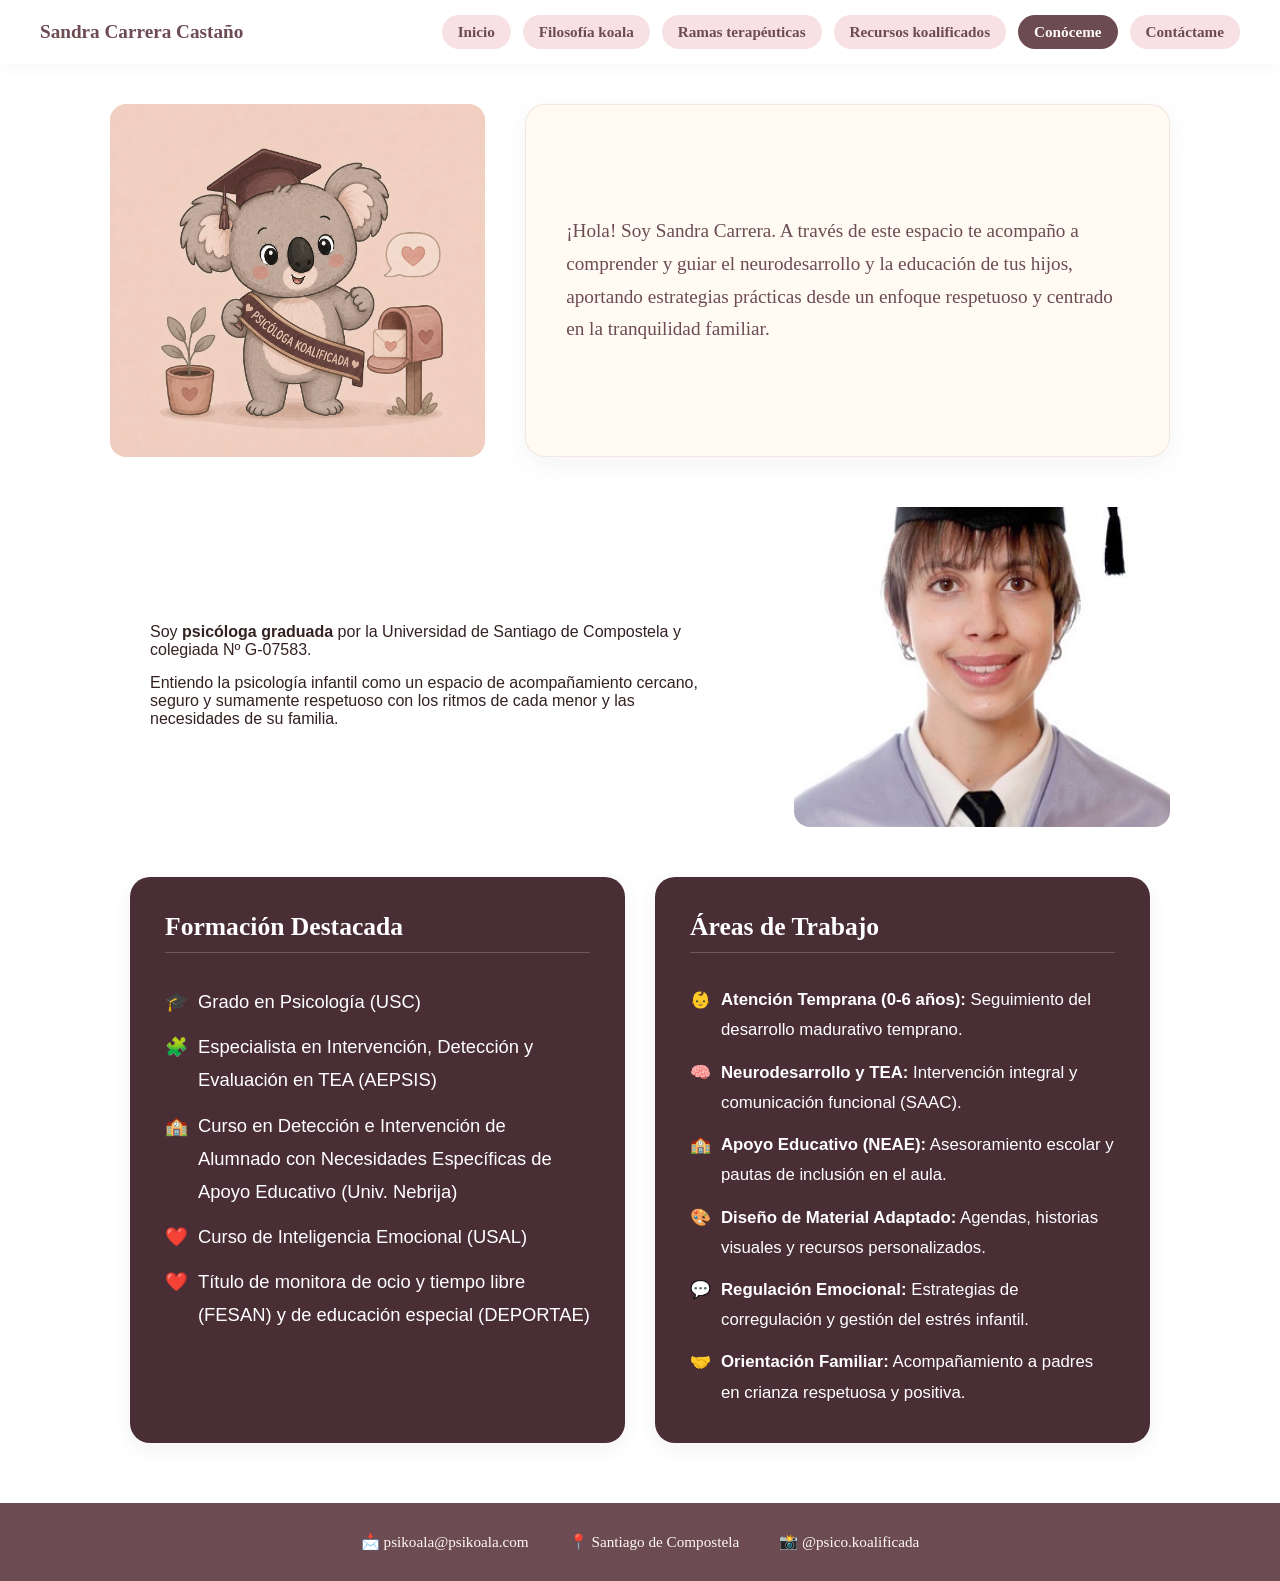
==== commit 71facd88: "Update conoceme.html" ====
--- a/conoceme.html
+++ b/conoceme.html
@@ -10,12 +10,9 @@
 
     <!-- MENÚ DE NAVEGACIÓN CORPORATIVA -->
     <nav class="nav-principal">
-        <!-- Nombre/Logo a la izquierda -->
         <a href="index.html" class="nav-logo">
             <span>Sandra Carrera Castaño</span>
         </a>
-        
-        <!-- Lista de botones -->
         <ul class="nav-links">
             <li><a href="index.html">Inicio</a></li>
             <li><a href="filosofia.html">Filosofía koala</a></li>
@@ -26,47 +23,47 @@
         </ul>
     </nav>
 
-    <!-- CONTENEDOR PRINCIPAL QUE LIMITA EL ANCHO EN PC Y DA MÁRGENES EN MÓVIL -->
-    <main class="section-inner" style="margin-top: 40px;">
+    <!-- CONTENEDOR PRINCIPAL -->
+    <main class="section-inner" style="margin-top: 40px; padding: 0 20px;">
 
-        <!-- 1. SECCIÓN: PRESENTACIÓN (Koala + Texto Rosa Oscuro) -->
-        <div class="tarjeta-recurso" style="margin-bottom: 50px;">
-            <!-- Contenedor de la imagen corregido para el CSS -->
-            <div class="contenedor-imagen">
-                <img src="img/conoceme-koala.png.PNG" alt="Conóceme Koala">
+        <!-- 1. SECCIÓN: PRESENTACIÓN (Koala + Tarjeta Crema Claro) -->
+        <div class="tarjeta-recurso" style="margin-bottom: 50px; display: flex; gap: 30px; align-items: stretch; flex-wrap: wrap;">
+            <!-- Contenedor del koala -->
+            <div class="contenedor-imagen" style="flex: 1; min-width: 280px;">
+                <img src="img/conoceme-koala.png.PNG" alt="Conóceme Koala" style="width: 100%; height: auto; object-fit: contain;">
             </div>
 
-            <!-- Tarjeta de texto rosa oscuro -->
-            <div class="tarjeta-presentacion-oscura">
-                <p>
+            <!-- Tarjeta de texto crema claro -->
+            <div style="flex: 1.5; min-width: 300px; background-color: var(--cream) !important; padding: 40px !important; border-radius: 20px !important; display: flex !important; flex-direction: column !important; justify-content: center !important; box-shadow: 0 8px 24px rgba(109, 75, 83, 0.06) !important; border: 1px solid rgba(109, 75, 83, 0.1) !important;">
+                <p style="color: var(--bark) !important; font-family: var(--ff-display), Georgia, serif !important; font-size: 1.2rem !important; line-height: 1.7 !important; margin: 0 !important; text-align: left !important; font-weight: 500 !important;">
                     ¡Hola! Soy Sandra Carrera. A través de este espacio te acompaño a comprender y guiar el neurodesarrollo y la educación de tus hijos, aportando estrategias prácticas desde un enfoque respetuoso y centrado en la tranquilidad familiar.
                 </p>
             </div>
         </div>
 
-        <!-- 2. SECCIÓN: BIOGRAFÍA (Foto Sandra + Texto Rosa Claro) -->
-        <div class="tarjeta-recurso" style="margin-bottom: 50px;">
-            <!-- Contenedor de la imagen de Sandra -->
-            <div class="contenedor-imagen">
-                <img src="img/imagensandra.png" alt="Sandra Carrera - Psicóloga Infantil" class="foto-sandra">
-            </div>
-
-            <!-- Tarjeta de texto rosa claro -->
-            <div class="tarjeta-clara-texto">
-                <p>
+        <!-- 2. SECCIÓN: BIOGRAFÍA (Texto Rosa Claro + Foto Sandra a la Derecha) -->
+        <div class="tarjeta-recurso" style="margin-bottom: 50px; display: flex; gap: 30px; align-items: stretch; flex-wrap: wrap;">
+            <!-- Tarjeta de texto rosa claro (Izquierda) -->
+            <div class="tarjeta-clara-texto" style="flex: 1.5; min-width: 300px; display: flex; flex-direction: column; justify-content: center; padding: 40px; border-radius: 20px;">
+                <p style="margin-bottom: 15px;">
                     Soy <strong>psicóloga graduada</strong> por la Universidad de Santiago de Compostela y colegiada Nº G-07583.
                 </p>
-                <p>
+                <p style="margin: 0;">
                     Entiendo la psicología infantil como un espacio de acompañamiento cercano, seguro y sumamente respetuoso con los ritmos de cada menor y las necesidades de su familia.
                 </p>
             </div>
+
+            <!-- Contenedor de la foto de Sandra (Derecha) -->
+            <div class="contenedor-imagen" style="flex: 1; min-width: 280px; display: flex; justify-content: center; align-items: center;">
+                <img src="img/imagensandra.png" alt="Sandra Carrera - Psicóloga Infantil" class="foto-sandra" style="width: 100%; height: auto; max-height: 320px; object-fit: cover; border-radius: 16px;">
+            </div>
         </div>
 
-        <!-- 3. SECCIÓN: COMPETENCIAS Y FORMACIÓN (Tarjetas en Paralelo) -->
-        <div class="tarjetas-grid-contenedor" style="margin-bottom: 60px;">
+        <!-- 3. SECCIÓN: COMPETENCIAS Y FORMACIÓN (Alineadas paralelas con mismo ancho) -->
+        <div class="tarjetas-grid-contenedor" style="margin-bottom: 60px; display: flex; gap: 30px; flex-wrap: wrap; align-items: stretch; width: 100%;">
             
             <!-- Tarjeta Formación Destacada -->
-            <aside class="tarjeta-sidebar value-item">
+            <aside class="tarjeta-sidebar value-item" style="flex: 1; min-width: 300px; box-sizing: border-box;">
                 <h3 style="color: #ffffff !important; font-family: var(--ff-display) !important; font-size: 1.6rem !important; margin-top: 0 !important; margin-bottom: 20px !important; border-bottom: 1px solid rgba(255,255,255,0.2) !important; padding-bottom: 10px !important;">Formación Destacada</h3>
                 <ul style="margin: 0 !important; padding: 0 !important; list-style: none !important; font-family: sans-serif !important; color: #ffffff !important; line-height: 1.8 !important; font-size: 1.15rem !important;">
                     <li style="margin-bottom: 12px !important; display: flex !important; gap: 10px !important; align-items: flex-start !important;"><span>🎓</span> <span>Grado en Psicología (USC)</span></li>
@@ -78,7 +75,7 @@
             </aside>
 
             <!-- Tarjeta Áreas de Trabajo -->
-            <aside class="tarjeta-sidebar value-item">
+            <aside class="tarjeta-sidebar value-item" style="flex: 1; min-width: 300px; box-sizing: border-box;">
                 <h3 style="color: #ffffff !important; font-family: var(--ff-display) !important; font-size: 1.6rem !important; margin-top: 0 !important; margin-bottom: 20px !important; border-bottom: 1px solid rgba(255,255,255,0.2) !important; padding-bottom: 10px !important;">Áreas de Trabajo</h3>
                 <ul style="margin: 0 !important; padding: 0 !important; list-style: none !important; font-family: sans-serif !important; color: #ffffff !important; line-height: 1.8 !important; font-size: 1.05rem !important;">
                     <li style="margin-bottom: 12px !important; display: flex !important; gap: 10px !important; align-items: flex-start !important;"><span>👶</span> <span><strong>Atención Temprana (0-6 años):</strong> Seguimiento del desarrollo madurativo temprano.</span></li>
@@ -93,7 +90,7 @@
         </div>
     </main>
 
-    <!-- PIE DE PÁGINA CORPORATIVO (Ancho fluido controlado por CSS) -->
+    <!-- PIE DE PÁGINA CORPORATIVO -->
     <footer class="pie-contacto-final">
         <div class="pie-contenedor">
             <ul class="contacto-final-lista">
